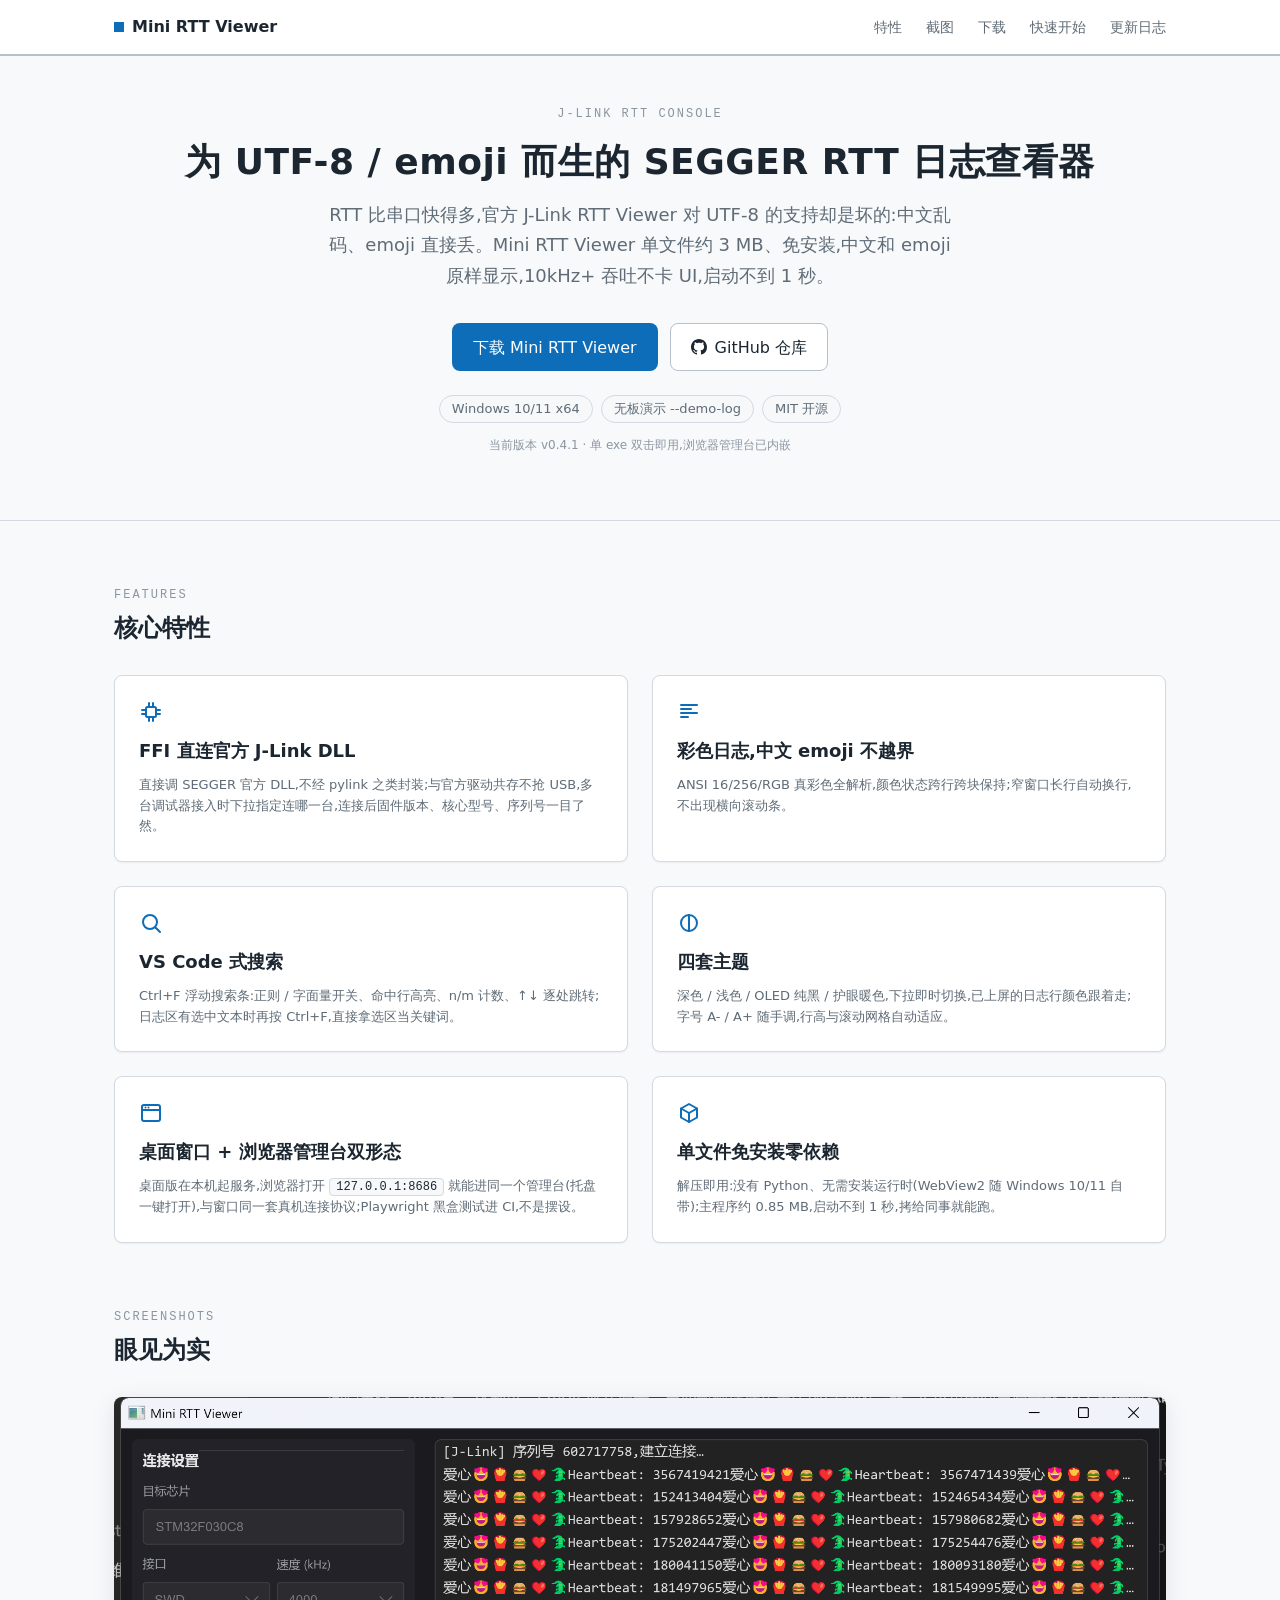
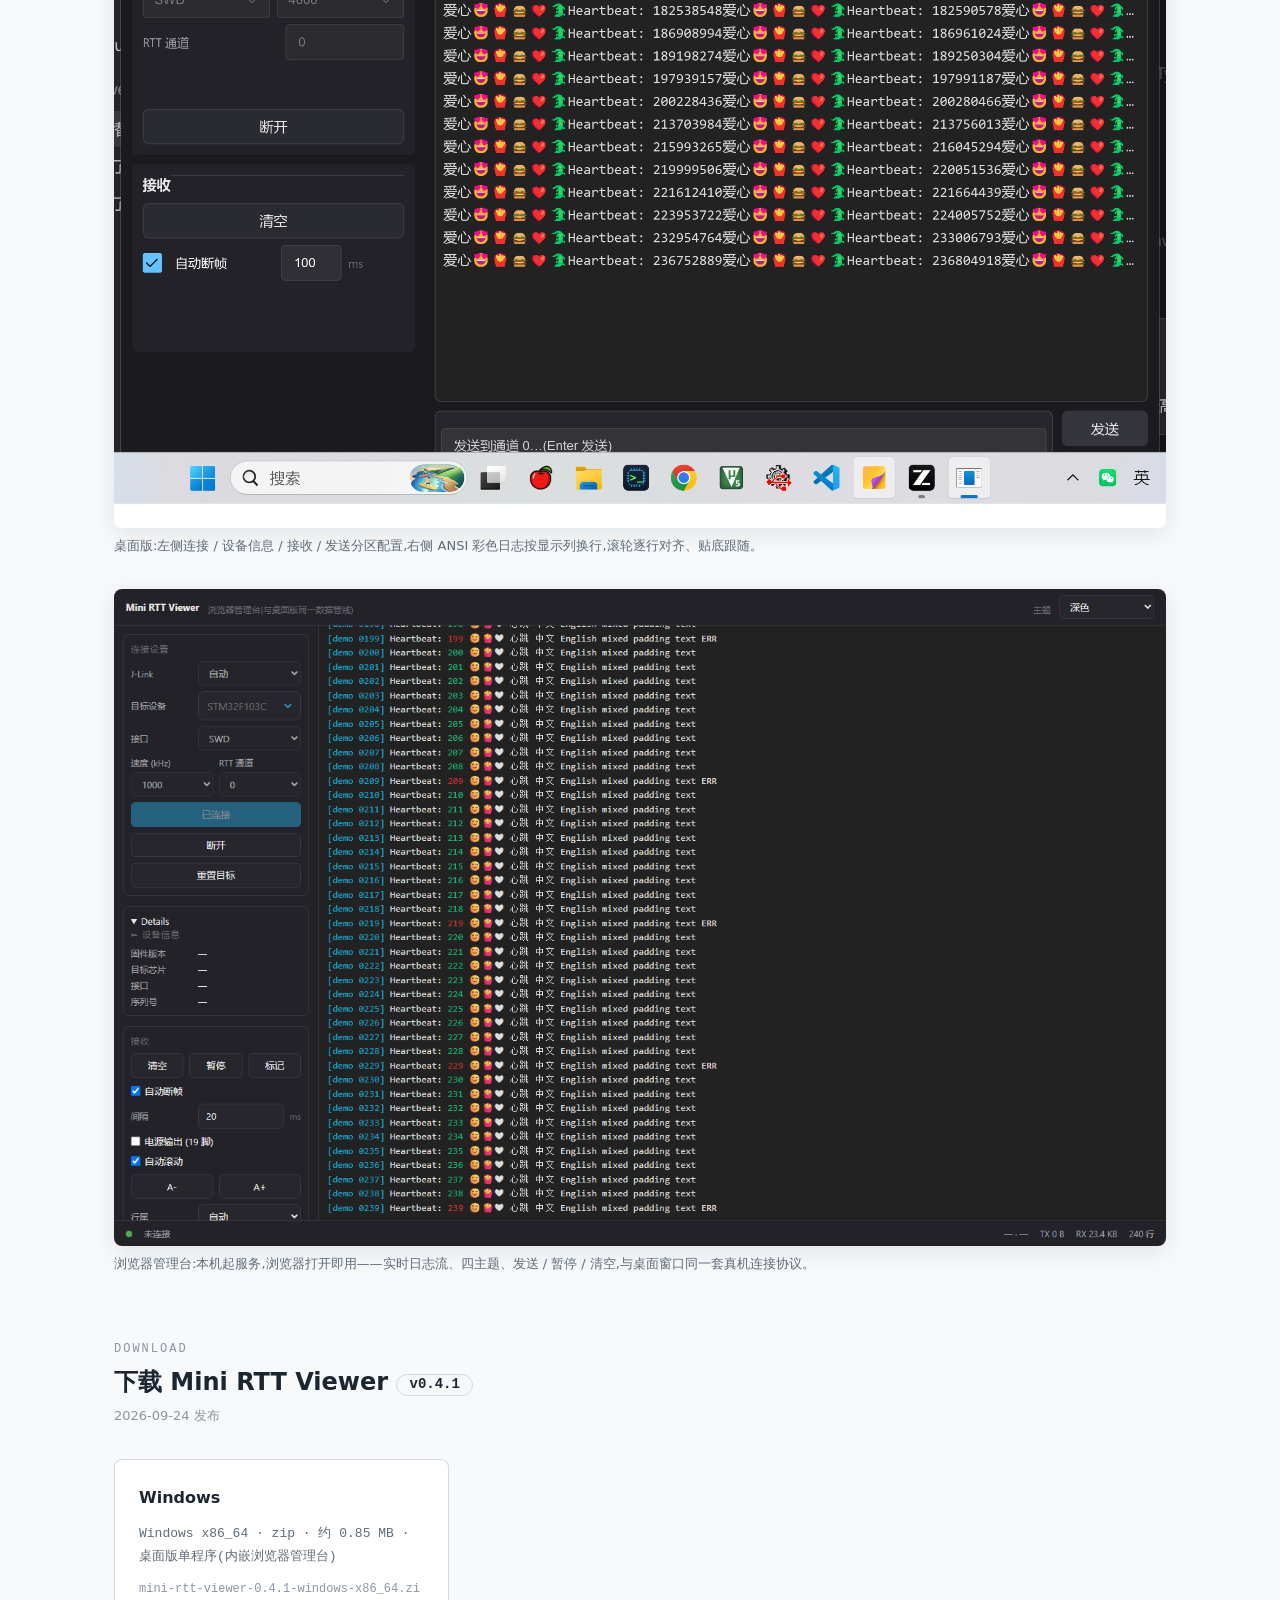
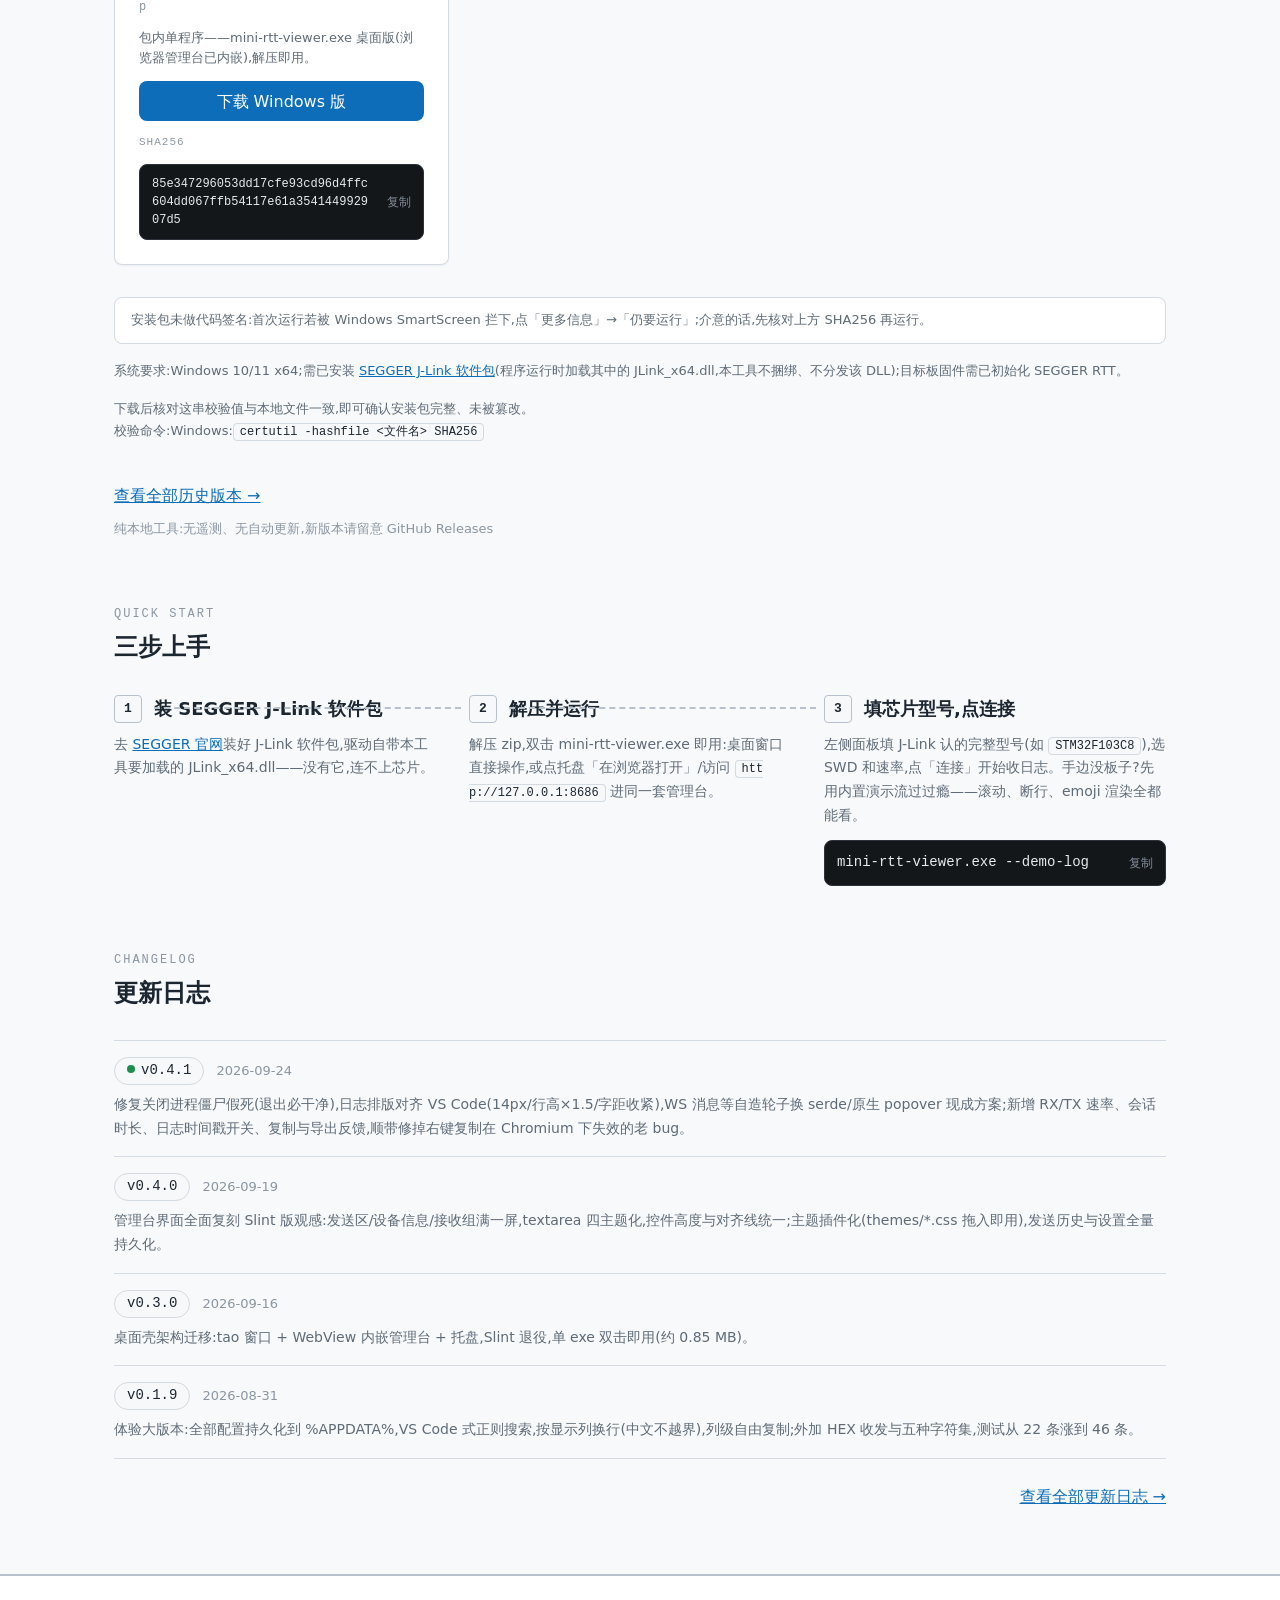
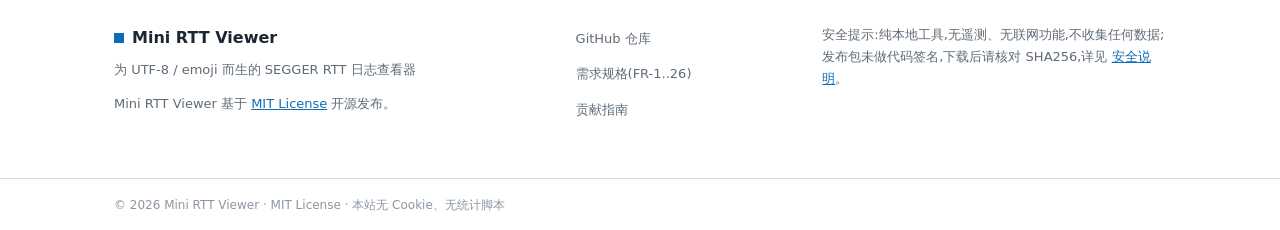
==== site/index.html @ f53285aa "fix: 语言审计 38 处修正 + UI P1 两处 + --port 0 守卫(三路审计落地) 语言/语义审计(lang-findings.md)直接修复 38 项——0.3.0 迁移后注释/ 文" ====
<!DOCTYPE html>
<html lang="zh-CN">
<head>
<meta charset="UTF-8">
<meta name="viewport" content="width=device-width, initial-scale=1">
<meta name="color-scheme" content="light">
<title>Mini RTT Viewer — 为 UTF-8 / emoji 而生的 SEGGER RTT 日志查看器 | 免费开源 · 免安装</title>
<meta name="description" content="Mini RTT Viewer 是免费开源(MIT)的轻量级 SEGGER RTT 日志查看器:中文 / emoji 原样显示,ANSI 彩色日志、VS Code 式正则搜索、四套主题,桌面版单程序(内嵌浏览器管理台)。单文件免安装、解压即用,10kHz+ 吞吐不卡 UI,启动不到 1 秒。">
<link rel="icon" type="image/png" sizes="32x32" href="./assets/favicon.png">
<link rel="icon" type="image/png" sizes="256x256" href="./assets/icon.png">
<meta property="og:type" content="website">
<meta property="og:title" content="Mini RTT Viewer — 为 UTF-8 / emoji 而生的 SEGGER RTT 日志查看器">
<meta property="og:description" content="官方 J-Link RTT Viewer 对 UTF-8 的支持是坏的:中文乱码、emoji 直接丢。Mini RTT Viewer 单文件免安装,中文和 emoji 原样显示,10kHz+ 吞吐不卡 UI,启动不到 1 秒。桌面版单程序(内嵌浏览器管理台),免费开源(MIT)。">
<meta property="og:url" content="https://misakamikoto128.github.io/mini-rtt-viewer/">
<!-- ═══════════════════════════════════════════════════════════════════
     RELEASE-DATA (单一数据块, 逐版发布只改此对象)
     版本 / 日期 / 平台包名·规格·SHA256·链接全部在此; 页面加载后由本对象渲染。
     正文里的同名静态文本仅为无 JS / 搜索引擎回退, 渲染以本对象为准。
     ═══════════════════════════════════════════════════════════════════ -->
<script>
const RELEASE = {
  version: "v0.4.1",
  date: "2026-09-24",
  repo: "https://github.com/MisakaMikoto128/mini-rtt-viewer",
  releases: "https://github.com/MisakaMikoto128/mini-rtt-viewer/releases",
  changelog: "https://github.com/MisakaMikoto128/mini-rtt-viewer/blob/main/CHANGELOG.md",
  platforms: {
    windows: {
      file: "mini-rtt-viewer-0.4.1-windows-x86_64.zip",
      spec: "Windows x86_64 · zip · 约 0.85 MB · 桌面版单程序(内嵌浏览器管理台)",
      sha256: "85e347296053dd17cfe93cd96d4ffc604dd067ffb54117e61a354144992907d5",
      url: "https://github.com/MisakaMikoto128/mini-rtt-viewer/releases/download/v0.4.1/mini-rtt-viewer-0.4.1-windows-x86_64.zip"
    }
  }
};
</script>
<style>
/* ═══ 设计令牌 (全部 --wh-*) ═══ */
:root{
  /* 色板 18 */
  --wh-bg:#f7f9fb;
  --wh-panel:#ffffff;
  --wh-panel-2:#f6f8fa;
  --wh-ink:#1c2630;
  --wh-muted:#5f6b76;
  --wh-faint:#8b96a1;
  --wh-accent:#0e6db8;
  --wh-accent-hover:#0b5c9c;
  --wh-accent-ink:#ffffff;
  --wh-border:#d3dae1;
  --wh-border-strong:#b7c1cb;
  --wh-code-bg:#f6f8fa;
  --wh-code-ink:#1c2630;
  --wh-term-bg:#14171a;
  --wh-term-ink:#e8eaed;
  --wh-term-border:#2c313a;
  --wh-term-faint:#828c99;
  --wh-term-accent:#5aa9dc;
  --wh-ok:#1e8e4e;
  /* 字体与字阶 8 */
  --wh-sans:"Segoe UI","Microsoft YaHei","PingFang SC",system-ui,sans-serif;
  --wh-mono:Consolas,"Cascadia Mono","SFMono-Regular",Menlo,monospace;
  --wh-fs-hero:28px;
  --wh-fs-h2:21px;
  --wh-fs-h3:17px;
  --wh-fs-body:15px;
  --wh-fs-small:12px;
  --wh-fs-mono:13px;
  /* 间距 / 布局 11 */
  --wh-sp-1:4px;
  --wh-sp-2:8px;
  --wh-sp-3:12px;
  --wh-sp-4:16px;
  --wh-sp-5:24px;
  --wh-sp-6:32px;
  --wh-sp-7:48px;
  --wh-sp-8:64px;
  --wh-sp-9:96px;
  --wh-container:1100px;
  --wh-nav-h:56px;
  /* 圆角 / 阴影 / 控件 10 */
  --wh-radius:8px;
  --wh-radius-sm:4px;
  --wh-pill:999px;
  --wh-shadow-1:0 1px 2px rgba(28,38,48,.06);
  --wh-shadow-2:0 6px 24px rgba(28,38,48,.10);
  --wh-shadow-3:0 10px 40px rgba(28,38,48,.16);
  --wh-btn-h:40px;
  --wh-btn-h-lg:48px;
  --wh-btn-px:20px;
}
@media (min-width:720px){
  :root{
    --wh-fs-hero:36px;
    --wh-fs-h2:24px;
    --wh-fs-h3:18px;
    --wh-fs-body:16px;
    --wh-fs-small:13px;
    --wh-fs-mono:14px;
  }
}
@media (min-width:1440px){
  :root{
    --wh-fs-hero:44px;
    --wh-fs-h2:28px;
  }
}

/* ═══ 基础 ═══ */
*{box-sizing:border-box;margin:0;padding:0}
html{scroll-behavior:smooth;scroll-padding-top:calc(var(--wh-nav-h) + 12px)}
@media (prefers-reduced-motion:reduce){html{scroll-behavior:auto}}
body{
  font-family:var(--wh-sans);
  font-size:var(--wh-fs-body);
  line-height:1.7;
  color:var(--wh-ink);
  background:var(--wh-bg);
}
img{max-width:100%}
a{color:var(--wh-accent)}
:focus-visible{outline:2px solid var(--wh-accent);outline-offset:1px}
.container{max-width:var(--wh-container);margin-inline:auto;padding-inline:16px}
@media (min-width:720px){.container{padding-inline:24px}}

/* ═══ 导航 (粘性) ═══ */
.nav{
  position:sticky;top:0;z-index:50;
  height:var(--wh-nav-h);
  background:var(--wh-panel);
  border-bottom:2px solid var(--wh-border-strong);
}
.nav-in{
  max-width:var(--wh-container);margin-inline:auto;padding-inline:16px;
  height:100%;display:flex;align-items:center;justify-content:space-between;gap:var(--wh-sp-4);
}
@media (min-width:720px){.nav-in{padding-inline:24px}}
.brand{display:flex;align-items:center;gap:var(--wh-sp-2);font-weight:700;font-size:16px;color:var(--wh-ink);text-decoration:none;white-space:nowrap}
.brand-mark{width:10px;height:10px;background:var(--wh-accent);flex:none}
.nav-links{display:flex;gap:var(--wh-sp-5);list-style:none;overflow-x:auto;white-space:nowrap;-webkit-overflow-scrolling:touch}
.nav-links a{font-size:14px;color:var(--wh-muted);text-decoration:none}
.nav-links a:hover{color:var(--wh-accent)}

/* ═══ 区块通用 ═══ */
.sec{padding-top:var(--wh-sp-7)}
@media (min-width:720px){.sec{padding-top:var(--wh-sp-8)}}
@media (min-width:1440px){.sec{padding-top:var(--wh-sp-9)}}
.eyebrow{font-family:var(--wh-mono);font-size:12px;letter-spacing:2px;text-transform:uppercase;color:var(--wh-faint)}
.sec-head h2{font-size:var(--wh-fs-h2);line-height:1.25;font-weight:700;margin-top:var(--wh-sp-2)}

/* ═══ Hero ═══ */
.hero{padding:var(--wh-sp-6) 0 var(--wh-sp-7);border-bottom:1px solid var(--wh-border);text-align:center}
@media (min-width:720px){.hero{padding:var(--wh-sp-7) 0 var(--wh-sp-8)}}
@media (min-width:1440px){.hero{padding:var(--wh-sp-8) 0 var(--wh-sp-9)}}
.hero h1{font-size:var(--wh-fs-hero);line-height:1.2;font-weight:700;letter-spacing:.5px;margin-top:var(--wh-sp-4)}
.hero-sub{max-width:640px;margin:var(--wh-sp-4) auto 0;color:var(--wh-muted);font-size:var(--wh-fs-h3);font-weight:400}
.hero-cta{display:flex;flex-direction:column;gap:var(--wh-sp-3);margin-top:var(--wh-sp-6)}
@media (min-width:720px){.hero-cta{flex-direction:row;justify-content:center;align-items:center}}
.btn{
  display:inline-flex;align-items:center;justify-content:center;gap:var(--wh-sp-2);
  height:var(--wh-btn-h);padding-inline:var(--wh-btn-px);
  border-radius:var(--wh-radius);border:1px solid transparent;
  font-family:var(--wh-sans);font-size:var(--wh-fs-body);text-decoration:none;cursor:pointer;
}
.btn-lg{height:var(--wh-btn-h-lg)}
.btn-primary{background:var(--wh-accent);color:var(--wh-accent-ink)}
.btn-primary:hover{background:var(--wh-accent-hover)}
.btn-secondary{background:var(--wh-panel);color:var(--wh-ink);border-color:var(--wh-border-strong)}
.btn-secondary:hover{border-color:var(--wh-accent);color:var(--wh-accent)}
.hero-cta .btn{width:100%}
@media (min-width:720px){.hero-cta .btn{width:auto}}
.pill-row{display:flex;flex-wrap:wrap;justify-content:center;gap:var(--wh-sp-2);margin-top:var(--wh-sp-5)}
.pill{
  display:inline-block;padding:2px 12px;
  background:var(--wh-panel-2);border:1px solid var(--wh-border);border-radius:var(--wh-pill);
  font-size:13px;color:var(--wh-muted);text-decoration:none;
}
.pill:hover{border-color:var(--wh-accent);color:var(--wh-accent)}
.hero-ver{margin-top:var(--wh-sp-3);font-size:12px;color:var(--wh-faint)}

/* ═══ 特性网格 ═══ */
.feat-grid{display:grid;grid-template-columns:1fr;gap:var(--wh-sp-5);margin-top:var(--wh-sp-6)}
@media (min-width:720px){.feat-grid{grid-template-columns:repeat(2,1fr)}}
@media (min-width:1440px){.feat-grid{grid-template-columns:repeat(3,1fr)}}
.feat-card{
  background:var(--wh-panel);border:1px solid var(--wh-border);border-radius:var(--wh-radius);
  box-shadow:var(--wh-shadow-1);padding:var(--wh-sp-5);
}
.feat-card:hover{border-color:var(--wh-border-strong)}
.feat-ico{display:block;color:var(--wh-accent);margin-bottom:var(--wh-sp-3)}
.feat-card h3{font-size:var(--wh-fs-h3);font-weight:600}
.feat-card p{margin-top:var(--wh-sp-2);font-size:var(--wh-fs-small);line-height:1.6;color:var(--wh-muted)}

/* ═══ 截图区 ═══
   注: 截图自带窗口底色, 保留圆角容器、柔和阴影与点击放大。 */
.shot-main{margin-top:var(--wh-sp-6)}
.shot-banner{margin-top:var(--wh-sp-5)}
.shot-grid{display:grid;grid-template-columns:1fr;gap:var(--wh-sp-5);margin-top:var(--wh-sp-5)}
@media (min-width:720px){.shot-grid{grid-template-columns:1fr 1fr}}
.shot{display:block;border-radius:var(--wh-radius);overflow:hidden;background:var(--wh-panel);box-shadow:var(--wh-shadow-2)}
.shot img{display:block;width:100%;height:auto}
figure{margin:0}
figcaption{margin-top:var(--wh-sp-2);font-size:var(--wh-fs-small);line-height:1.6;color:var(--wh-muted)}

/* ═══ 下载区 ═══ */
.dl-date{margin-top:var(--wh-sp-2);font-size:var(--wh-fs-small);color:var(--wh-faint)}
.ver-pill{
  display:inline-block;font-family:var(--wh-mono);font-size:var(--wh-fs-mono);
  background:var(--wh-panel-2);border:1px solid var(--wh-border);border-radius:var(--wh-pill);
  padding:1px 12px;vertical-align:2px;
}
.dl-grid{display:grid;grid-template-columns:1fr;gap:var(--wh-sp-5);margin-top:var(--wh-sp-6)}
@media (min-width:1024px){.dl-grid{grid-template-columns:repeat(3,1fr)}}
.dl-card{
  background:var(--wh-panel);border:1px solid var(--wh-border);border-radius:var(--wh-radius);
  box-shadow:var(--wh-shadow-1);padding:var(--wh-sp-5);
  display:flex;flex-direction:column;gap:var(--wh-sp-3);
}
.dl-card:hover{border-color:var(--wh-border-strong)}
.dl-card h3{font-size:var(--wh-fs-body);font-weight:600}
.dl-spec{font-family:var(--wh-mono);font-size:var(--wh-fs-small);color:var(--wh-muted)}
.dl-file{font-family:var(--wh-mono);font-size:12px;line-height:1.5;color:var(--wh-faint);word-break:break-all}
.dl-desc{font-size:var(--wh-fs-small);line-height:1.6;color:var(--wh-muted)}
.dl-btn{width:100%}
.sha-label{font-family:var(--wh-mono);font-size:11px;letter-spacing:1px;color:var(--wh-faint)}
.sha-bar{position:relative;background:var(--wh-term-bg);border:1px solid var(--wh-term-border);border-radius:var(--wh-radius)}
.sha-bar code{
  display:block;padding:10px 52px 10px 12px;
  font-family:var(--wh-mono);font-size:12px;line-height:1.5;color:var(--wh-term-ink);
  word-break:break-all; /* 深色命令条内的长 SHA 是唯一允许 break-all 的地方 */
}
.copy-btn{
  position:absolute;top:50%;transform:translateY(-50%);right:6px;
  background:transparent;border:none;border-radius:var(--wh-radius-sm);
  font-family:var(--wh-sans);font-size:12px;color:var(--wh-term-faint);
  padding:4px 6px;cursor:pointer;white-space:nowrap;
}
.copy-btn:hover{color:var(--wh-term-accent)}
.copy-btn.ok{color:var(--wh-ok)}
.copy-btn.err{color:#d07a5a}
.cmdbar{position:relative;background:var(--wh-term-bg);border:1px solid var(--wh-term-border);border-radius:var(--wh-radius)}
.cmdbar code{
  display:block;padding:10px 76px 10px 12px;
  font-family:var(--wh-mono);font-size:var(--wh-fs-mono);color:var(--wh-term-ink);
  white-space:nowrap;overflow-x:auto;
}
.cmdbar .copy-btn{right:6px}
.dl-notes{margin-top:var(--wh-sp-6);display:flex;flex-direction:column;gap:var(--wh-sp-4)}
.note{
  background:var(--wh-panel);border:1px solid var(--wh-border);border-radius:var(--wh-radius);
  padding:var(--wh-sp-3) var(--wh-sp-4);font-size:var(--wh-fs-small);line-height:1.6;color:var(--wh-muted);
}
.sysreq{font-size:var(--wh-fs-small);color:var(--wh-muted)}
.sha-note{font-size:var(--wh-fs-small);color:var(--wh-muted)}
.inline-code{
  font-family:var(--wh-mono);font-size:12px;color:var(--wh-code-ink);
  background:var(--wh-code-bg);border:1px solid var(--wh-border);border-radius:var(--wh-radius-sm);
  padding:1px 6px;word-break:break-all;
}
.dl-tail{margin-top:var(--wh-sp-5);display:flex;flex-direction:column;gap:var(--wh-sp-2)}
.dl-history{font-size:var(--wh-fs-body)}
.dl-mirror{font-size:var(--wh-fs-small);color:var(--wh-faint)}

/* ═══ 快速开始 ═══ */
.qs-steps{margin-top:var(--wh-sp-6)}
.qs-step{position:relative;padding-left:44px;padding-bottom:var(--wh-sp-5)}
.qs-step:last-child{padding-bottom:0}
.qs-step:not(:last-child)::before{ /* <720 纵向时间线虚线 */
  content:"";position:absolute;left:13px;top:34px;bottom:4px;
  border-left:2px dashed var(--wh-border-strong);
}
.qs-head{display:flex;align-items:center;gap:var(--wh-sp-3);margin-bottom:var(--wh-sp-2)}
.qs-num{
  width:28px;height:28px;flex:none;
  display:flex;align-items:center;justify-content:center;
  background:var(--wh-panel-2);border:1px solid var(--wh-border-strong);border-radius:var(--wh-radius-sm);
  font-family:var(--wh-mono);font-size:var(--wh-fs-small);font-weight:600;
}
.qs-head h3{font-size:var(--wh-fs-h3);font-weight:600}
.qs-desc{font-size:14px;color:var(--wh-muted)}
.qs-step .cmdbar{margin-top:var(--wh-sp-3)}
@media (min-width:720px){
  .qs-steps{display:grid;grid-template-columns:repeat(3,1fr);gap:var(--wh-sp-6)}
  .qs-step{padding-left:0;padding-bottom:0}
  .qs-step::before{display:none}
  .qs-step:not(:last-child)::after{ /* ≥720 横向虚线导线 */
    content:"";position:absolute;top:13px;left:40px;right:calc(8px - var(--wh-sp-6));
    border-top:2px dashed var(--wh-border-strong);
  }
}

/* ═══ 更新日志 ═══ */
.log-list{list-style:none;margin-top:var(--wh-sp-6);border-top:1px solid var(--wh-border)}
.log-item{padding-block:var(--wh-sp-4);border-bottom:1px solid var(--wh-border)}
.log-head{display:flex;align-items:center;gap:var(--wh-sp-3);flex-wrap:wrap}
.ver-chip{
  position:relative;display:inline-block;
  font-family:var(--wh-mono);font-size:var(--wh-fs-mono);
  background:var(--wh-panel-2);border:1px solid var(--wh-border);border-radius:var(--wh-pill);
  padding:1px 12px;
}
.ver-chip.latest::before{
  content:"";display:inline-block;width:8px;height:8px;border-radius:50%;
  background:var(--wh-ok);margin-right:6px;vertical-align:1px;
}
.log-date{font-size:var(--wh-fs-small);color:var(--wh-faint)}
.log-sum{margin-top:var(--wh-sp-2);font-size:14px;color:var(--wh-muted)}
.log-more{margin-top:var(--wh-sp-5);text-align:right}

/* ═══ 页脚 ═══ */
.footer{margin-top:var(--wh-sp-7);background:var(--wh-panel);border-top:2px solid var(--wh-border-strong)}
@media (min-width:720px){.footer{margin-top:var(--wh-sp-8)}}
@media (min-width:1440px){.footer{margin-top:var(--wh-sp-9)}}
.foot-grid{display:grid;grid-template-columns:1fr;gap:var(--wh-sp-6);padding-block:var(--wh-sp-7)}
@media (min-width:720px){.foot-grid{grid-template-columns:2fr 1fr 1.6fr}}
.foot-brand{display:flex;align-items:center;gap:var(--wh-sp-2);font-weight:700;font-size:16px}
.foot-tag{margin-top:var(--wh-sp-2);font-size:var(--wh-fs-small);color:var(--wh-muted)}
.foot-lic{margin-top:var(--wh-sp-3);font-size:var(--wh-fs-small);color:var(--wh-muted)}
.foot-links{list-style:none}
.foot-links li{margin-bottom:var(--wh-sp-2)}
.foot-links a{font-size:var(--wh-fs-small);color:var(--wh-muted);text-decoration:none}
.foot-links a:hover{color:var(--wh-accent)}
.foot-warn{font-size:var(--wh-fs-small);line-height:1.7;color:var(--wh-muted)}
.foot-bottom{border-top:1px solid var(--wh-border)}
.foot-bottom .container{padding-block:var(--wh-sp-4);font-size:12px;color:var(--wh-faint)}

/* ═══ 截图放大 (原生 dialog) ═══ */
dialog#lightbox{
  border:1px solid var(--wh-border);border-radius:var(--wh-radius);
  background:var(--wh-bg);padding:var(--wh-sp-3);
  max-width:none;max-height:none;
}
dialog#lightbox::backdrop{background:rgba(28,38,48,.4)}
#lightbox img{display:block;max-width:90vw;max-height:88vh;width:auto;height:auto;border-radius:var(--wh-radius-sm)}
#lightbox .lb-foot{display:flex;justify-content:flex-end;margin-top:var(--wh-sp-2)}
</style>
</head>
<body>

<!-- ═══════════ 导航 ═══════════ -->
<nav class="nav" aria-label="站点导航">
  <div class="nav-in">
    <a class="brand" href="#top"><span class="brand-mark" aria-hidden="true"></span>Mini RTT Viewer</a>
    <ul class="nav-links">
      <li><a href="#features">特性</a></li>
      <li><a href="#screenshots">截图</a></li>
      <li><a href="#download">下载</a></li>
      <li><a href="#quickstart">快速开始</a></li>
      <li><a href="#changelog">更新日志</a></li>
    </ul>
  </div>
</nav>

<!-- ═══════════ Hero ═══════════ -->
<header class="hero" id="top">
  <div class="container">
    <p class="eyebrow">J-LINK RTT CONSOLE</p>
    <h1>为 UTF-8 / emoji 而生的 SEGGER RTT 日志查看器</h1>
    <p class="hero-sub">RTT 比串口快得多,官方 J-Link RTT Viewer 对 UTF-8 的支持却是坏的:中文乱码、emoji 直接丢。Mini RTT Viewer 单文件约 3 MB、免安装,中文和 emoji 原样显示,10kHz+ 吞吐不卡 UI,启动不到 1 秒。</p>
    <div class="hero-cta">
      <a class="btn btn-primary btn-lg" href="#download">下载 Mini RTT Viewer</a>
      <a class="btn btn-secondary btn-lg" href="https://github.com/MisakaMikoto128/mini-rtt-viewer" target="_blank" rel="noopener">
        <svg width="16" height="16" viewBox="0 0 16 16" aria-hidden="true" focusable="false"><path fill="currentColor" fill-rule="evenodd" d="M8 0C3.58 0 0 3.58 0 8c0 3.54 2.29 6.53 5.47 7.59.4.07.55-.17.55-.38 0-.19-.01-.82-.01-1.49-2.01.37-2.53-.49-2.69-.94-.09-.23-.48-.94-.82-1.13-.28-.15-.68-.52-.01-.53.63-.01 1.08.58 1.23.82.72 1.21 1.87.87 2.33.66.07-.52.28-.87.51-1.07-1.78-.2-3.64-.89-3.64-3.95 0-.87.31-1.59.82-2.15-.08-.2-.36-1.02.08-2.12 0 0 .67-.21 2.2.82.64-.18 1.32-.27 2-.27s1.36.09 2 .27c1.53-1.04 2.2-.82 2.2-.82.44 1.1.16 1.92.08 2.12.51.56.82 1.27.82 2.15 0 3.07-1.87 3.75-3.65 3.95.29.25.54.73.54 1.48 0 1.07-.01 1.93-.01 2.2 0 .21.15.46.55.38A8.01 8.01 0 0 0 16 8c0-4.42-3.58-8-8-8z"/></svg>
        GitHub 仓库
      </a>
    </div>
    <p class="pill-row">
      <a class="pill" href="#dl-windows">Windows 10/11 x64</a>
      <a class="pill" href="#quickstart">无板演示 --demo-log</a>
      <a class="pill" href="https://github.com/MisakaMikoto128/mini-rtt-viewer/blob/main/LICENSE" target="_blank" rel="noopener">MIT 开源</a>
    </p>
    <p class="hero-ver">当前版本 <span data-rel="version">v0.4.1</span> · 单 exe 双击即用,浏览器管理台已内嵌</p>
  </div>
</header>

<main>
  <!-- ═══════════ 特性 ═══════════ -->
  <section class="sec" id="features">
    <div class="container">
      <div class="sec-head">
        <p class="eyebrow">FEATURES</p>
        <h2>核心特性</h2>
      </div>
      <div class="feat-grid">
        <article class="feat-card">
          <svg class="feat-ico" width="24" height="24" viewBox="0 0 24 24" fill="none" stroke="currentColor" stroke-width="2" stroke-linecap="round" stroke-linejoin="round" aria-hidden="true" focusable="false"><rect x="7" y="7" width="10" height="10" rx="1.5"/><path d="M10 3v4M14 3v4M10 17v4M14 17v4M3 10h4M3 14h4M17 10h4M17 14h4"/></svg>
          <h3>FFI 直连官方 J-Link DLL</h3>
          <p>直接调 SEGGER 官方 DLL,不经 pylink 之类封装;与官方驱动共存不抢 USB,多台调试器接入时下拉指定连哪一台,连接后固件版本、核心型号、序列号一目了然。</p>
        </article>
        <article class="feat-card">
          <svg class="feat-ico" width="24" height="24" viewBox="0 0 24 24" fill="none" stroke="currentColor" stroke-width="2" stroke-linecap="round" stroke-linejoin="round" aria-hidden="true" focusable="false"><path d="M4 5h16"/><path d="M4 9h10"/><path d="M4 13h16"/><path d="M4 17h7"/></svg>
          <h3>彩色日志,中文 emoji 不越界</h3>
          <p>ANSI 16/256/RGB 真彩色全解析,颜色状态跨行跨块保持;窄窗口长行自动换行,不出现横向滚动条。</p>
        </article>
        <article class="feat-card">
          <svg class="feat-ico" width="24" height="24" viewBox="0 0 24 24" fill="none" stroke="currentColor" stroke-width="2" stroke-linecap="round" stroke-linejoin="round" aria-hidden="true" focusable="false"><circle cx="11" cy="11" r="7"/><path d="M21 21l-4.3-4.3"/></svg>
          <h3>VS Code 式搜索</h3>
          <p>Ctrl+F 浮动搜索条:正则 / 字面量开关、命中行高亮、n/m 计数、↑↓ 逐处跳转;日志区有选中文本时再按 Ctrl+F,直接拿选区当关键词。</p>
        </article>
        <article class="feat-card">
          <svg class="feat-ico" width="24" height="24" viewBox="0 0 24 24" fill="none" stroke="currentColor" stroke-width="2" stroke-linecap="round" stroke-linejoin="round" aria-hidden="true" focusable="false"><circle cx="12" cy="12" r="8"/><path d="M12 4v16"/></svg>
          <h3>四套主题</h3>
          <p>深色 / 浅色 / OLED 纯黑 / 护眼暖色,下拉即时切换,已上屏的日志行颜色跟着走;字号 A- / A+ 随手调,行高与滚动网格自动适应。</p>
        </article>
        <article class="feat-card">
          <svg class="feat-ico" width="24" height="24" viewBox="0 0 24 24" fill="none" stroke="currentColor" stroke-width="2" stroke-linecap="round" stroke-linejoin="round" aria-hidden="true" focusable="false"><rect x="3" y="4" width="18" height="16" rx="2"/><path d="M3 9h18"/><path d="M6.5 6.5h.01"/><path d="M9.5 6.5h.01"/></svg>
          <h3>桌面窗口 + 浏览器管理台双形态</h3>
          <p>桌面版在本机起服务,浏览器打开 <code class="inline-code">127.0.0.1:8686</code> 就能进同一个管理台(托盘一键打开),与窗口同一套真机连接协议;Playwright 黑盒测试进 CI,不是摆设。</p>
        </article>
        <article class="feat-card">
          <svg class="feat-ico" width="24" height="24" viewBox="0 0 24 24" fill="none" stroke="currentColor" stroke-width="2" stroke-linecap="round" stroke-linejoin="round" aria-hidden="true" focusable="false"><path d="M12 3l8 4.5v9L12 21l-8-4.5v-9L12 3z"/><path d="M4 7.5l8 4.5 8-4.5"/><path d="M12 12v9"/></svg>
          <h3>单文件免安装零依赖</h3>
          <p>解压即用:没有 Python、无需安装运行时(WebView2 随 Windows 10/11 自带);主程序约 0.85 MB,启动不到 1 秒,拷给同事就能跑。</p>
        </article>
      </div>
    </div>
  </section>

  <!-- ═══════════ 截图 ═══════════ -->
  <section class="sec" id="screenshots">
    <div class="container">
      <div class="sec-head">
        <p class="eyebrow">SCREENSHOTS</p>
        <h2>眼见为实</h2>
      </div>
      <figure class="shot-main">
        <a class="shot" href="./images/desktop.png" target="_blank" rel="noopener">
          <img src="./images/desktop.png" alt="Mini RTT Viewer 桌面版" width="1946" height="1351" loading="lazy">
        </a>
        <figcaption>桌面版:左侧连接 / 设备信息 / 接收 / 发送分区配置,右侧 ANSI 彩色日志按显示列换行,滚轮逐行对齐、贴底跟随。</figcaption>
      </figure>
      <figure class="shot-main">
        <a class="shot" href="./images/web-console.png" target="_blank" rel="noopener">
          <img src="./images/web-console.png" alt="rtt-web 浏览器管理台" width="1440" height="900" loading="lazy">
        </a>
          <figcaption>浏览器管理台:本机起服务,浏览器打开即用——实时日志流、四主题、发送 / 暂停 / 清空,与桌面窗口同一套真机连接协议。</figcaption>
      </figure>
    </div>
  </section>

  <!-- ═══════════ 下载 ═══════════ -->
  <section class="sec" id="download">
    <div class="container">
      <div class="sec-head">
        <p class="eyebrow">DOWNLOAD</p>
        <h2>下载 Mini RTT Viewer <span class="ver-pill" data-rel="version">v0.4.1</span></h2>
        <p class="dl-date"><span data-rel="date">2026-09-24</span> 发布</p>
      </div>

      <div class="dl-grid">
        <article class="dl-card" id="dl-windows">
          <h3>Windows</h3>
          <p class="dl-spec" data-rel="spec-windows">Windows x86_64 · zip · 约 0.85 MB · 桌面版单程序(内嵌浏览器管理台)</p>
          <p class="dl-file" data-rel="file-windows">mini-rtt-viewer-0.4.1-windows-x86_64.zip</p>
          <p class="dl-desc">包内单程序——mini-rtt-viewer.exe 桌面版(浏览器管理台已内嵌),解压即用。</p>
          <a class="btn btn-primary dl-btn" data-rel="link-windows" href="https://github.com/MisakaMikoto128/mini-rtt-viewer/releases/download/v0.4.1/mini-rtt-viewer-0.4.1-windows-x86_64.zip">下载 Windows 版</a>
          <p class="sha-label">SHA256</p>
          <div class="sha-bar">
            <code data-rel="sha-windows">85e347296053dd17cfe93cd96d4ffc604dd067ffb54117e61a354144992907d5</code>
            <button type="button" class="copy-btn" aria-live="polite" aria-label="复制 SHA256 校验值">复制</button>
          </div>
        </article>
      </div>

      <noscript><p class="note" style="margin-top:var(--wh-sp-4)">检测到浏览器未启用 JavaScript:请直接前往 <a href="https://github.com/MisakaMikoto128/mini-rtt-viewer/releases" target="_blank" rel="noopener">GitHub Releases</a> 下载安装包。</p></noscript>
      <p class="note" id="dl-freshness" hidden style="margin-top:var(--wh-sp-4)"></p>

      <div class="dl-notes">
        <p class="note">安装包未做代码签名:首次运行若被 Windows SmartScreen 拦下,点「更多信息」→「仍要运行」;介意的话,先核对上方 SHA256 再运行。</p>
        <p class="sysreq">系统要求:Windows 10/11 x64;需已安装 <a href="https://www.segger.com/downloads/jlink/" target="_blank" rel="noopener">SEGGER J-Link 软件包</a>(程序运行时加载其中的 JLink_x64.dll,本工具不捆绑、不分发该 DLL);目标板固件需已初始化 SEGGER RTT。</p>
        <p class="sha-note">下载后核对这串校验值与本地文件一致,即可确认安装包完整、未被篡改。<br>
        校验命令:Windows:<code class="inline-code">certutil -hashfile &lt;文件名&gt; SHA256</code></p>
        <div class="dl-tail">
          <p class="dl-history"><a data-rel="releases" href="https://github.com/MisakaMikoto128/mini-rtt-viewer/releases" target="_blank" rel="noopener">查看全部历史版本 →</a></p>
          <p class="dl-mirror">纯本地工具:无遥测、无自动更新,新版本请留意 GitHub Releases</p>
        </div>
      </div>
    </div>
  </section>

  <!-- ═══════════ 快速开始 ═══════════ -->
  <section class="sec" id="quickstart">
    <div class="container">
      <div class="sec-head">
        <p class="eyebrow">QUICK START</p>
        <h2>三步上手</h2>
      </div>
      <div class="qs-steps">
        <div class="qs-step">
          <div class="qs-head"><span class="qs-num" aria-hidden="true">1</span><h3>装 SEGGER J-Link 软件包</h3></div>
          <p class="qs-desc">去 <a href="https://www.segger.com/downloads/jlink/" target="_blank" rel="noopener">SEGGER 官网</a>装好 J-Link 软件包,驱动自带本工具要加载的 JLink_x64.dll——没有它,连不上芯片。</p>
        </div>
        <div class="qs-step">
          <div class="qs-head"><span class="qs-num" aria-hidden="true">2</span><h3>解压并运行</h3></div>
          <p class="qs-desc">解压 zip,双击 mini-rtt-viewer.exe 即用:桌面窗口直接操作,或点托盘「在浏览器打开」/访问 <code class="inline-code">http://127.0.0.1:8686</code> 进同一套管理台。</p>
        </div>
        <div class="qs-step">
          <div class="qs-head"><span class="qs-num" aria-hidden="true">3</span><h3>填芯片型号,点连接</h3></div>
          <p class="qs-desc">左侧面板填 J-Link 认的完整型号(如 <code class="inline-code">STM32F103C8</code>),选 SWD 和速率,点「连接」开始收日志。手边没板子?先用内置演示流过过瘾——滚动、断行、emoji 渲染全都能看。</p>
          <div class="cmdbar">
            <code>mini-rtt-viewer.exe --demo-log</code>
            <button type="button" class="copy-btn" aria-live="polite" aria-label="复制演示命令">复制</button>
          </div>
        </div>
      </div>
    </div>
  </section>

  <!-- ═══════════ 更新日志 ═══════════ -->
  <section class="sec" id="changelog">
    <div class="container">
      <div class="sec-head">
        <p class="eyebrow">CHANGELOG</p>
        <h2>更新日志</h2>
      </div>
      <ol class="log-list">
        <li class="log-item">
          <div class="log-head"><span class="ver-chip latest" data-rel="version">v0.4.1</span><span class="log-date" data-rel="date">2026-09-24</span></div>
          <p class="log-sum">修复关闭进程僵尸假死(退出必干净),日志排版对齐 VS Code(14px/行高×1.5/字距收紧),WS 消息等自造轮子换 serde/原生 popover 现成方案;新增 RX/TX 速率、会话时长、日志时间戳开关、复制与导出反馈,顺带修掉右键复制在 Chromium 下失效的老 bug。</p>
        </li>
        <li class="log-item">
          <div class="log-head"><span class="ver-chip">v0.4.0</span><span class="log-date">2026-09-19</span></div>
          <p class="log-sum">管理台界面全面复刻 Slint 版观感:发送区/设备信息/接收组满一屏,textarea 四主题化,控件高度与对齐线统一;主题插件化(themes/*.css 拖入即用),发送历史与设置全量持久化。</p>
        </li>
        <li class="log-item">
          <div class="log-head"><span class="ver-chip">v0.3.0</span><span class="log-date">2026-09-16</span></div>
          <p class="log-sum">桌面壳架构迁移:tao 窗口 + WebView 内嵌管理台 + 托盘,Slint 退役,单 exe 双击即用(约 0.85 MB)。</p>
        </li>
        <li class="log-item">
          <div class="log-head"><span class="ver-chip">v0.1.9</span><span class="log-date">2026-08-31</span></div>
          <p class="log-sum">体验大版本:全部配置持久化到 %APPDATA%,VS Code 式正则搜索,按显示列换行(中文不越界),列级自由复制;外加 HEX 收发与五种字符集,测试从 22 条涨到 46 条。</p>
        </li>
      </ol>
      <p class="log-more"><a data-rel="changelog" href="https://github.com/MisakaMikoto128/mini-rtt-viewer/blob/main/CHANGELOG.md" target="_blank" rel="noopener">查看全部更新日志 →</a></p>
    </div>
  </section>
</main>

<!-- ═══════════ 页脚 ═══════════ -->
<footer class="footer">
  <div class="container">
    <div class="foot-grid">
      <div>
        <p class="foot-brand"><span class="brand-mark" aria-hidden="true"></span>Mini RTT Viewer</p>
        <p class="foot-tag">为 UTF-8 / emoji 而生的 SEGGER RTT 日志查看器</p>
        <p class="foot-lic">Mini RTT Viewer 基于 <a href="https://github.com/MisakaMikoto128/mini-rtt-viewer/blob/main/LICENSE" target="_blank" rel="noopener">MIT License</a> 开源发布。</p>
      </div>
      <div>
        <ul class="foot-links">
          <li><a href="https://github.com/MisakaMikoto128/mini-rtt-viewer" target="_blank" rel="noopener">GitHub 仓库</a></li>
          <li><a href="https://github.com/MisakaMikoto128/mini-rtt-viewer/blob/main/docs/product/spec.md" target="_blank" rel="noopener">需求规格(FR-1..26)</a></li>
          <li><a href="https://github.com/MisakaMikoto128/mini-rtt-viewer/blob/main/CONTRIBUTING.md" target="_blank" rel="noopener">贡献指南</a></li>
        </ul>
      </div>
      <div>
        <p class="foot-warn">安全提示:纯本地工具,无遥测、无联网功能,不收集任何数据;发布包未做代码签名,下载后请核对 SHA256,详见 <a href="https://github.com/MisakaMikoto128/mini-rtt-viewer/blob/main/SECURITY.md" target="_blank" rel="noopener">安全说明</a>。</p>
      </div>
    </div>
  </div>
  <div class="foot-bottom">
    <div class="container">© 2026 Mini RTT Viewer · MIT License · 本站无 Cookie、无统计脚本</div>
  </div>
</footer>

<!-- ═══════════ 截图放大层 ═══════════ -->
<dialog id="lightbox" aria-label="截图放大查看">
  <img id="lightbox-img" alt="">
  <div class="lb-foot"><button type="button" class="btn btn-secondary" id="lightbox-close">关闭</button></div>
</dialog>

<script>
(function(){
  "use strict";
  var $$ = function(s){ return Array.prototype.slice.call(document.querySelectorAll(s)); };
  var $ = function(s){ return document.querySelector(s); };

  /* ── RELEASE 数据块渲染 (逐版只改顶部 const RELEASE) ── */
  if (typeof RELEASE === "object" && RELEASE) {
    $$('[data-rel="version"]').forEach(function(el){ el.textContent = RELEASE.version; });
    $$('[data-rel="date"]').forEach(function(el){ el.textContent = RELEASE.date; });
    var set = function(sel, val){ var el = $(sel); if (el && val != null) el.textContent = val; };
    var setHref = function(sel, val){ var el = $(sel); if (el && val) el.setAttribute("href", val); };
    ["windows","linux","macos"].forEach(function(k){
      var p = RELEASE.platforms && RELEASE.platforms[k];
      if (!p) return;
      set('[data-rel="spec-' + k + '"]', p.spec);
      set('[data-rel="file-' + k + '"]', p.file);
      set('[data-rel="sha-' + k + '"]', p.sha256);
      setHref('[data-rel="link-' + k + '"]', p.url);
    });
    setHref('[data-rel="releases"]', RELEASE.releases);
    setHref('[data-rel="changelog"]', RELEASE.changelog);
  }

  /* ── 版本新鲜度自检 (页面数据落后时提示, 不静默改链 —— SHA 只背书已核对的版本) ── */
  fetch("https://api.github.com/repos/MisakaMikoto128/mini-rtt-viewer/releases/latest")
    .then(function(r){ return r.ok ? r.json() : null; })
    .then(function(latest){
      if (!latest || !latest.tag_name || latest.tag_name === RELEASE.version) return;
      var box = document.getElementById("dl-freshness");
      if (!box) return;
      box.textContent = "";
      var t = document.createTextNode("检测到新版本 ");
      var b = document.createElement("strong"); b.textContent = latest.tag_name;
      var t2 = document.createTextNode(" 已发布（本页数据 " + RELEASE.version + "）：");
      var a = document.createElement("a");
      a.href = latest.html_url; a.target = "_blank"; a.rel = "noopener";
      a.textContent = "前往 GitHub Releases 下载最新版 →";
      box.appendChild(t); box.appendChild(b); box.appendChild(t2); box.appendChild(a);
      box.hidden = false;
    })
    .catch(function(){});

  /* ── 复制按钮 (navigator.clipboard, 非 HTTPS 回退 execCommand) ── */
  function legacyCopy(text){
    var ta = document.createElement("textarea");
    ta.value = text;
    ta.setAttribute("readonly", "");
    ta.style.position = "fixed";
    ta.style.opacity = "0";
    document.body.appendChild(ta);
    ta.select();
    var ok = false;
    try { ok = document.execCommand("copy"); } catch (e) { ok = false; }
    document.body.removeChild(ta);
    return ok;
  }
  function copyText(text){
    if (navigator.clipboard && window.isSecureContext) {
      return navigator.clipboard.writeText(text).then(function(){ return true; }, function(){ return legacyCopy(text); });
    }
    return Promise.resolve(legacyCopy(text));
  }
  $$(".copy-btn").forEach(function(btn){
    var host = btn.closest(".sha-bar") || btn.closest(".cmdbar");
    var code = host ? host.querySelector("code") : null;
    if (!code) return;
    var timer = null;
    btn.addEventListener("click", function(){
      copyText(code.textContent).then(function(ok){
        btn.classList.remove("ok", "err");
        btn.classList.add(ok ? "ok" : "err");
        btn.textContent = ok ? "已复制" : "复制失败";
        if (timer) clearTimeout(timer);
        timer = setTimeout(function(){
          btn.classList.remove("ok", "err");
          btn.textContent = "复制";
        }, 1500);
      });
    });
  });

  /* ── 截图点击放大 (原生 <dialog>, 无 JS 退化为新标签原图) ── */
  var lb = $("#lightbox"), lbImg = $("#lightbox-img");
  if (lb && lbImg && typeof lb.showModal === "function") {
    $$("a.shot").forEach(function(a){
      a.addEventListener("click", function(e){
        e.preventDefault();
        var img = a.querySelector("img");
        lbImg.src = a.getAttribute("href");
        lbImg.alt = img ? img.alt : "";
        lb.showModal();
      });
    });
    $("#lightbox-close").addEventListener("click", function(){ lb.close(); });
    lb.addEventListener("click", function(e){ if (e.target === lb) lb.close(); }); /* 点背板关闭 */
  }
})();
</script>
</body>
</html>
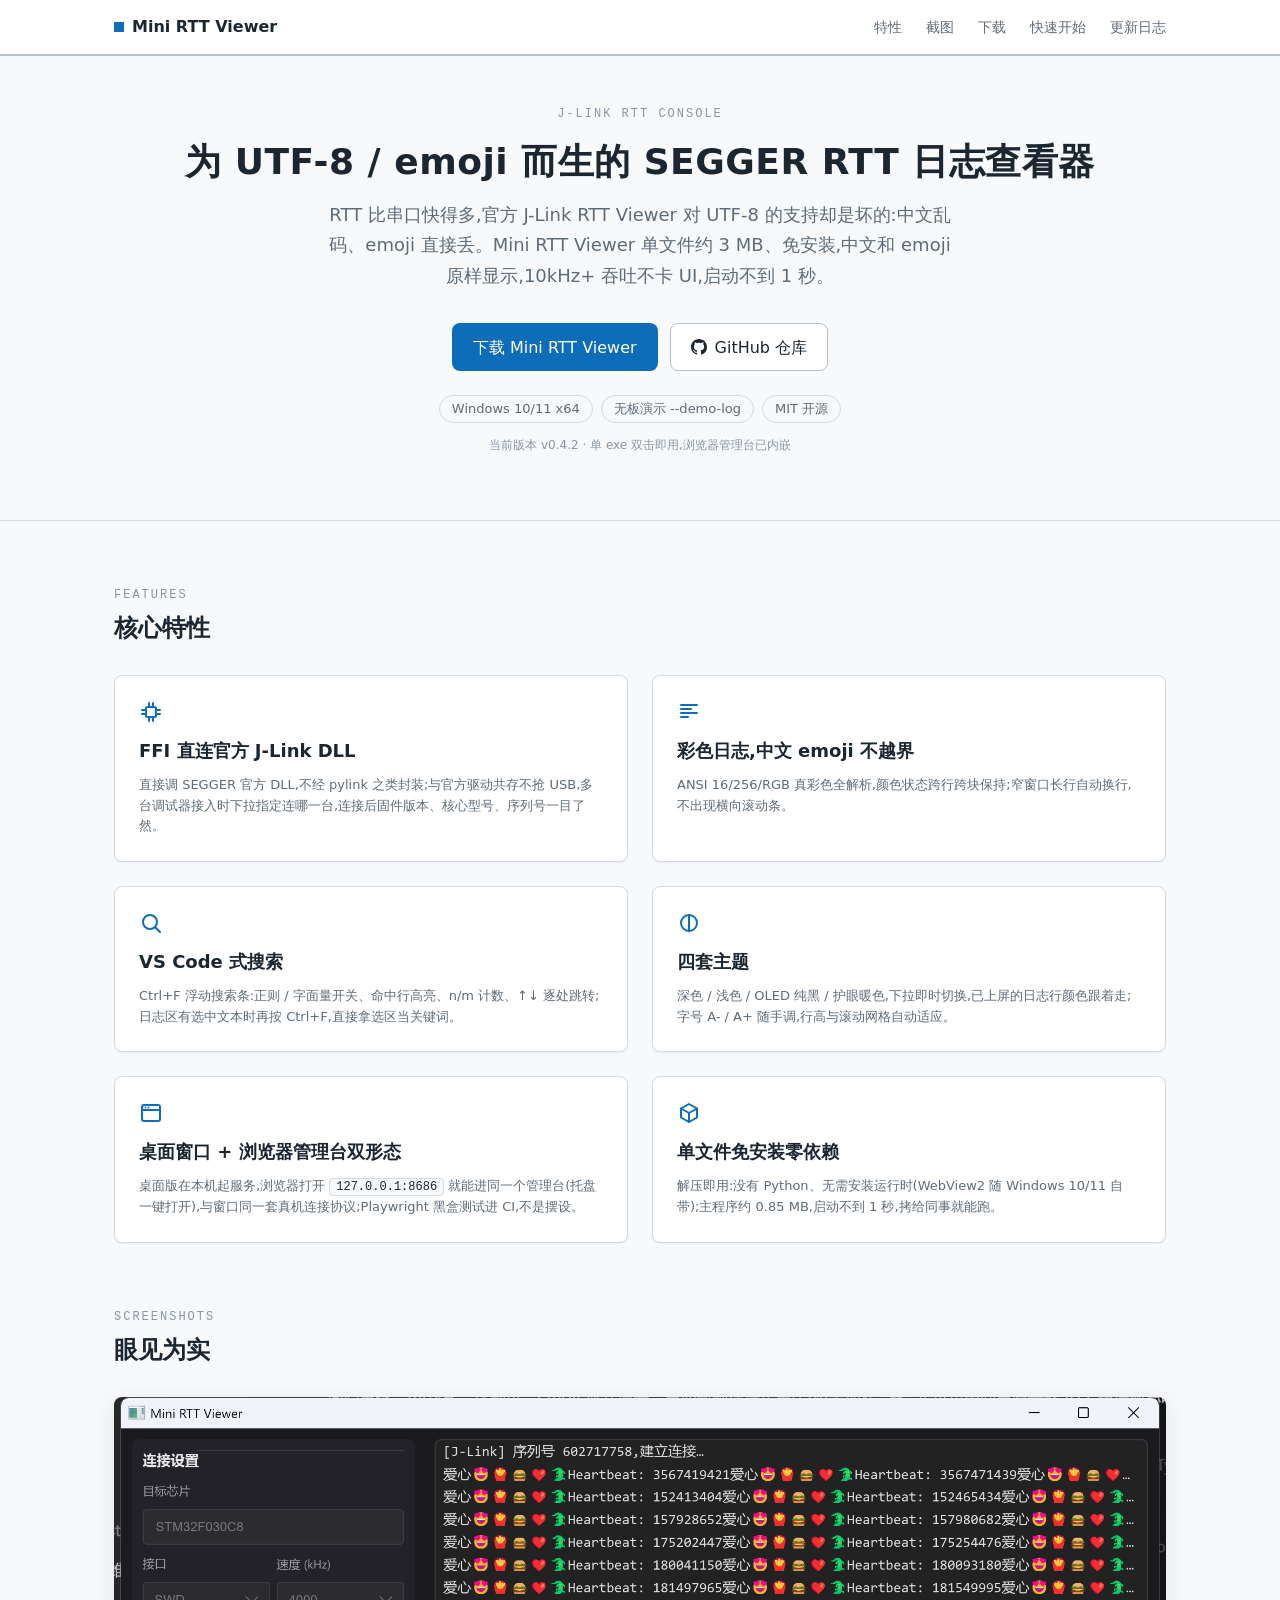
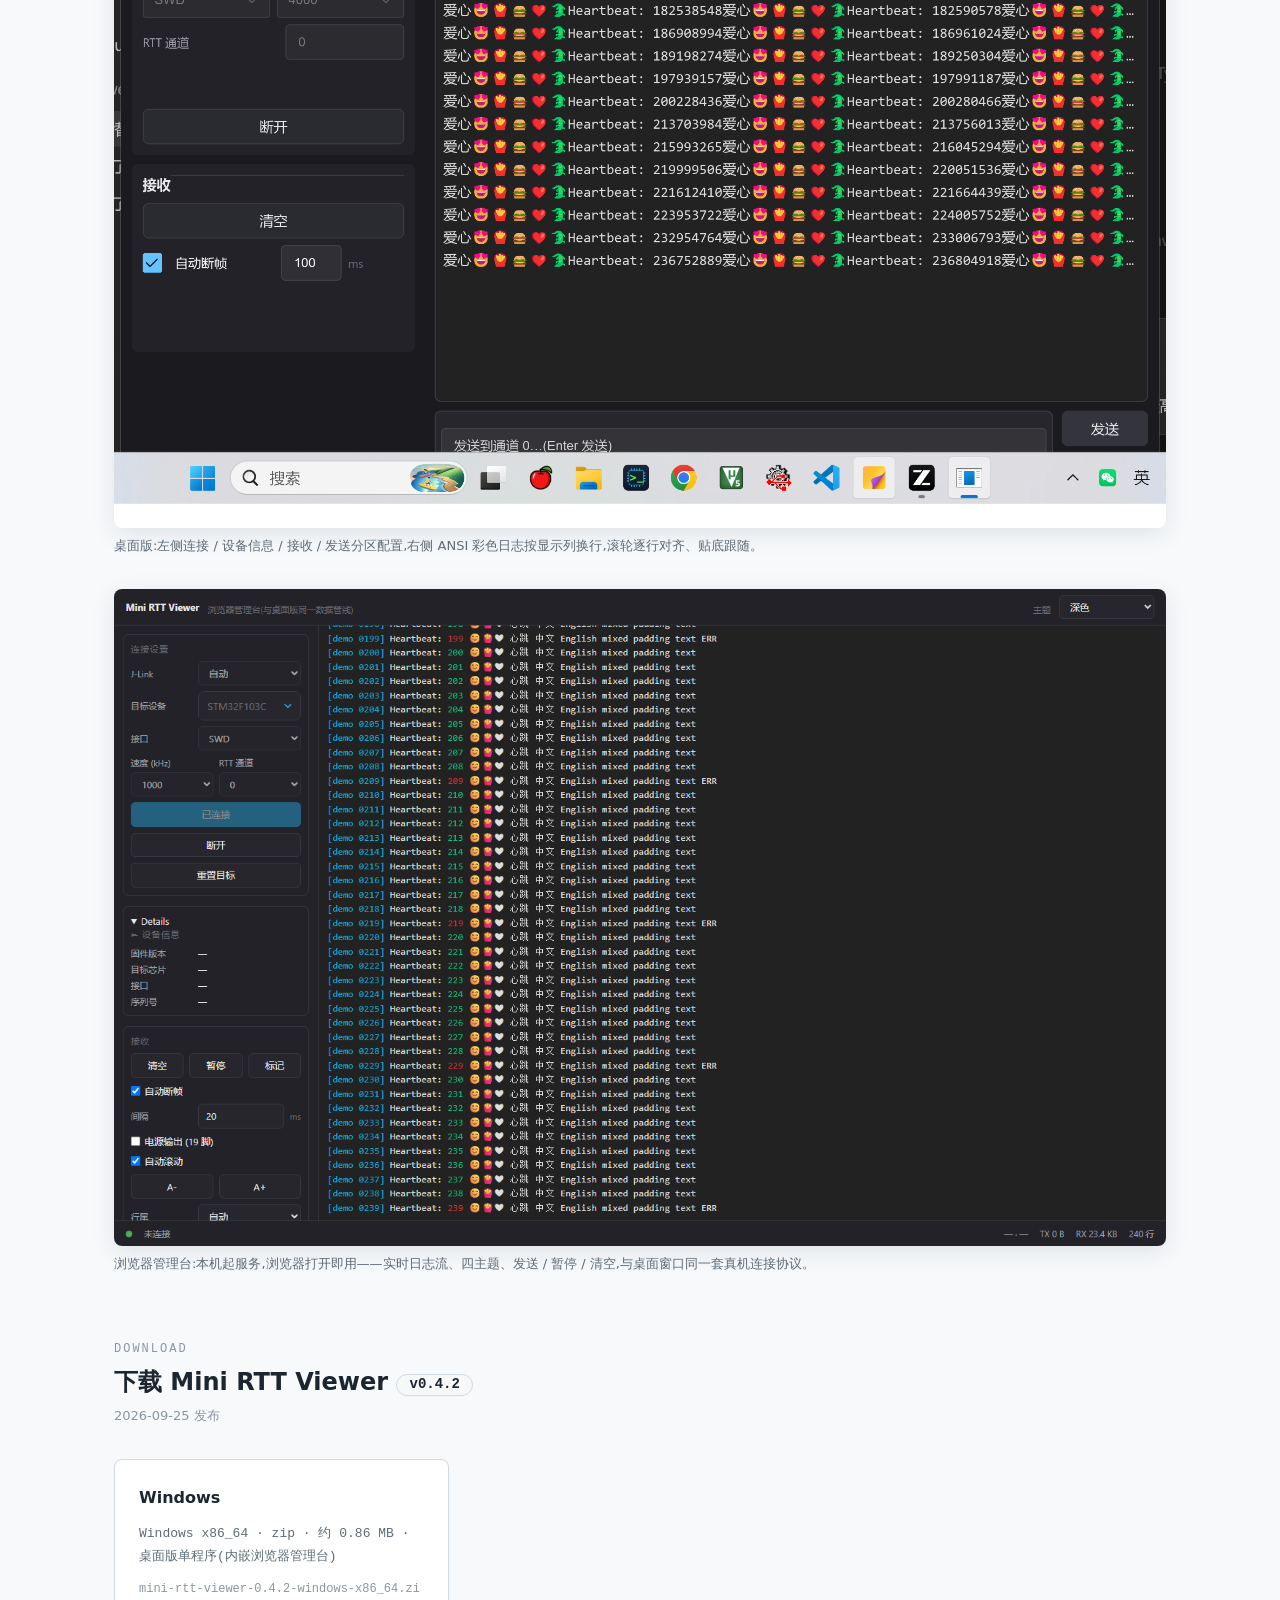
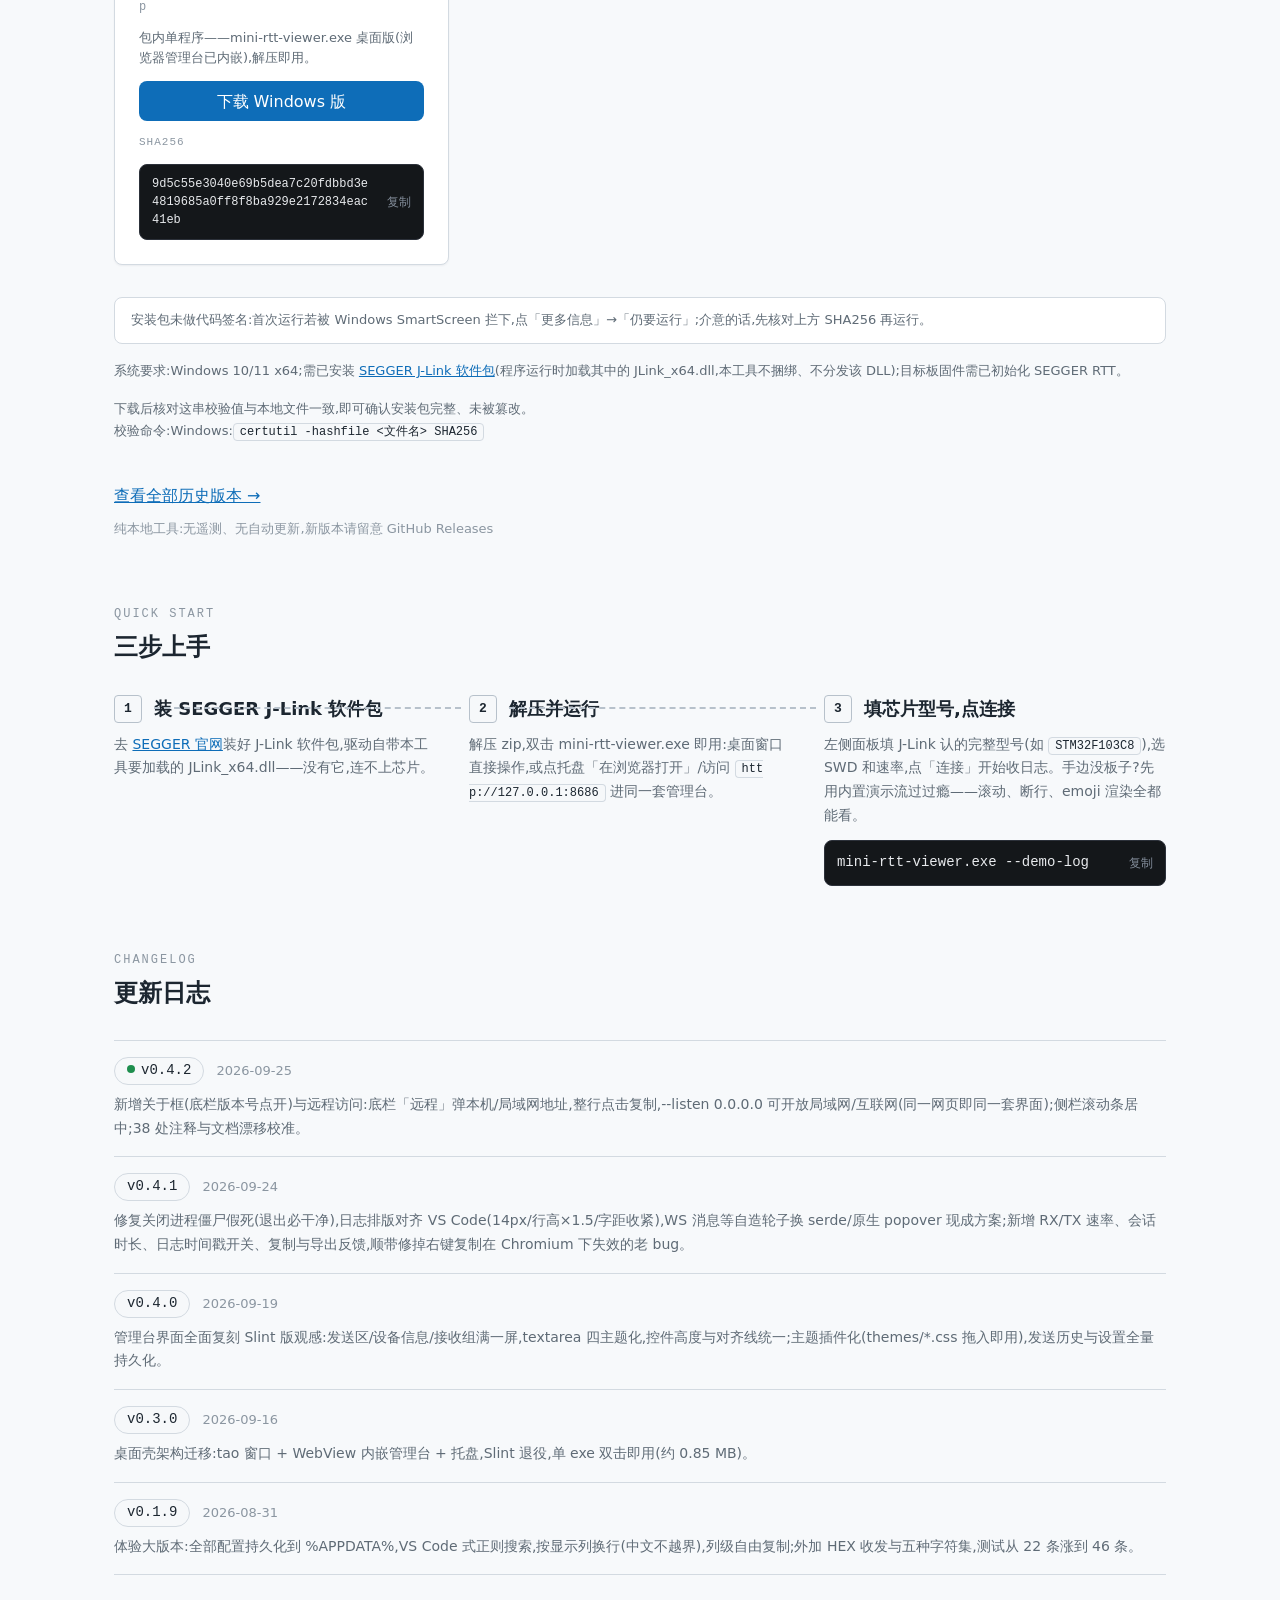
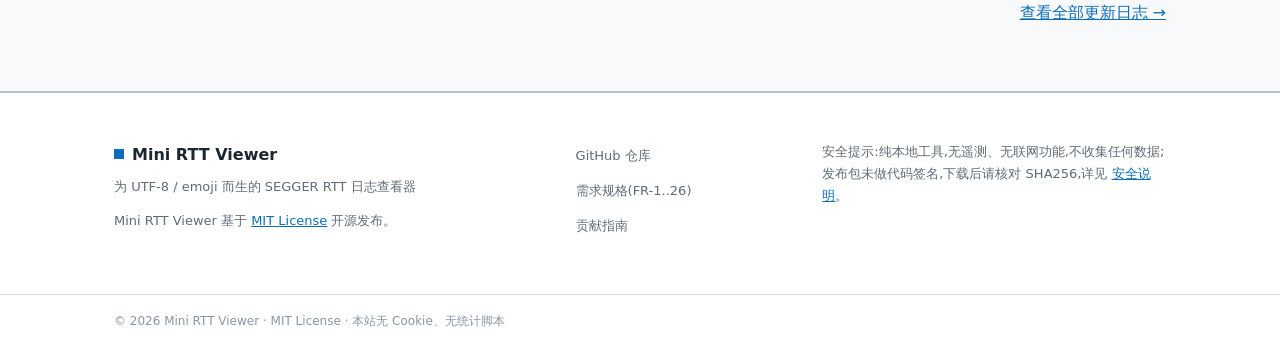
==== commit ecc5294d: "chore(site): RELEASE 数据块 v0.4.2(881751B,SHA256 与 CI 产物一致)" ====
--- a/site/index.html
+++ b/site/index.html
@@ -19,17 +19,17 @@
      ═══════════════════════════════════════════════════════════════════ -->
 <script>
 const RELEASE = {
-  version: "v0.4.1",
-  date: "2026-09-24",
+  version: "v0.4.2",
+  date: "2026-09-25",
   repo: "https://github.com/MisakaMikoto128/mini-rtt-viewer",
   releases: "https://github.com/MisakaMikoto128/mini-rtt-viewer/releases",
   changelog: "https://github.com/MisakaMikoto128/mini-rtt-viewer/blob/main/CHANGELOG.md",
   platforms: {
     windows: {
-      file: "mini-rtt-viewer-0.4.1-windows-x86_64.zip",
-      spec: "Windows x86_64 · zip · 约 0.85 MB · 桌面版单程序(内嵌浏览器管理台)",
-      sha256: "85e347296053dd17cfe93cd96d4ffc604dd067ffb54117e61a354144992907d5",
-      url: "https://github.com/MisakaMikoto128/mini-rtt-viewer/releases/download/v0.4.1/mini-rtt-viewer-0.4.1-windows-x86_64.zip"
+      file: "mini-rtt-viewer-0.4.2-windows-x86_64.zip",
+      spec: "Windows x86_64 · zip · 约 0.86 MB · 桌面版单程序(内嵌浏览器管理台)",
+      sha256: "9d5c55e3040e69b5dea7c20fdbbd3e4819685a0ff8f8ba929e2172834eac41eb",
+      url: "https://github.com/MisakaMikoto128/mini-rtt-viewer/releases/download/v0.4.2/mini-rtt-viewer-0.4.2-windows-x86_64.zip"
     }
   }
 };
@@ -369,7 +369,7 @@
       <a class="pill" href="#quickstart">无板演示 --demo-log</a>
       <a class="pill" href="https://github.com/MisakaMikoto128/mini-rtt-viewer/blob/main/LICENSE" target="_blank" rel="noopener">MIT 开源</a>
     </p>
-    <p class="hero-ver">当前版本 <span data-rel="version">v0.4.1</span> · 单 exe 双击即用,浏览器管理台已内嵌</p>
+    <p class="hero-ver">当前版本 <span data-rel="version">v0.4.2</span> · 单 exe 双击即用,浏览器管理台已内嵌</p>
   </div>
 </header>
 
@@ -443,7 +443,7 @@
     <div class="container">
       <div class="sec-head">
         <p class="eyebrow">DOWNLOAD</p>
-        <h2>下载 Mini RTT Viewer <span class="ver-pill" data-rel="version">v0.4.1</span></h2>
+        <h2>下载 Mini RTT Viewer <span class="ver-pill" data-rel="version">v0.4.2</span></h2>
         <p class="dl-date"><span data-rel="date">2026-09-24</span> 发布</p>
       </div>
 
@@ -453,7 +453,7 @@
           <p class="dl-spec" data-rel="spec-windows">Windows x86_64 · zip · 约 0.85 MB · 桌面版单程序(内嵌浏览器管理台)</p>
           <p class="dl-file" data-rel="file-windows">mini-rtt-viewer-0.4.1-windows-x86_64.zip</p>
           <p class="dl-desc">包内单程序——mini-rtt-viewer.exe 桌面版(浏览器管理台已内嵌),解压即用。</p>
-          <a class="btn btn-primary dl-btn" data-rel="link-windows" href="https://github.com/MisakaMikoto128/mini-rtt-viewer/releases/download/v0.4.1/mini-rtt-viewer-0.4.1-windows-x86_64.zip">下载 Windows 版</a>
+          <a class="btn btn-primary dl-btn" data-rel="link-windows" href="https://github.com/MisakaMikoto128/mini-rtt-viewer/releases/download/v0.4.2/mini-rtt-viewer-0.4.2-windows-x86_64.zip">下载 Windows 版</a>
           <p class="sha-label">SHA256</p>
           <div class="sha-bar">
             <code data-rel="sha-windows">85e347296053dd17cfe93cd96d4ffc604dd067ffb54117e61a354144992907d5</code>
@@ -515,7 +515,11 @@
       </div>
       <ol class="log-list">
         <li class="log-item">
-          <div class="log-head"><span class="ver-chip latest" data-rel="version">v0.4.1</span><span class="log-date" data-rel="date">2026-09-24</span></div>
+          <div class="log-head"><span class="ver-chip latest" data-rel="version">v0.4.2</span><span class="log-date" data-rel="date">2026-09-25</span></div>
+          <p class="log-sum">新增关于框(底栏版本号点开)与远程访问:底栏「远程」弹本机/局域网地址,整行点击复制,--listen 0.0.0.0 可开放局域网/互联网(同一网页即同一套界面);侧栏滚动条居中;38 处注释与文档漂移校准。</p>
+        </li>
+        <li class="log-item">
+          <div class="log-head"><span class="ver-chip">v0.4.1</span><span class="log-date">2026-09-24</span></div>
           <p class="log-sum">修复关闭进程僵尸假死(退出必干净),日志排版对齐 VS Code(14px/行高×1.5/字距收紧),WS 消息等自造轮子换 serde/原生 popover 现成方案;新增 RX/TX 速率、会话时长、日志时间戳开关、复制与导出反馈,顺带修掉右键复制在 Chromium 下失效的老 bug。</p>
         </li>
         <li class="log-item">
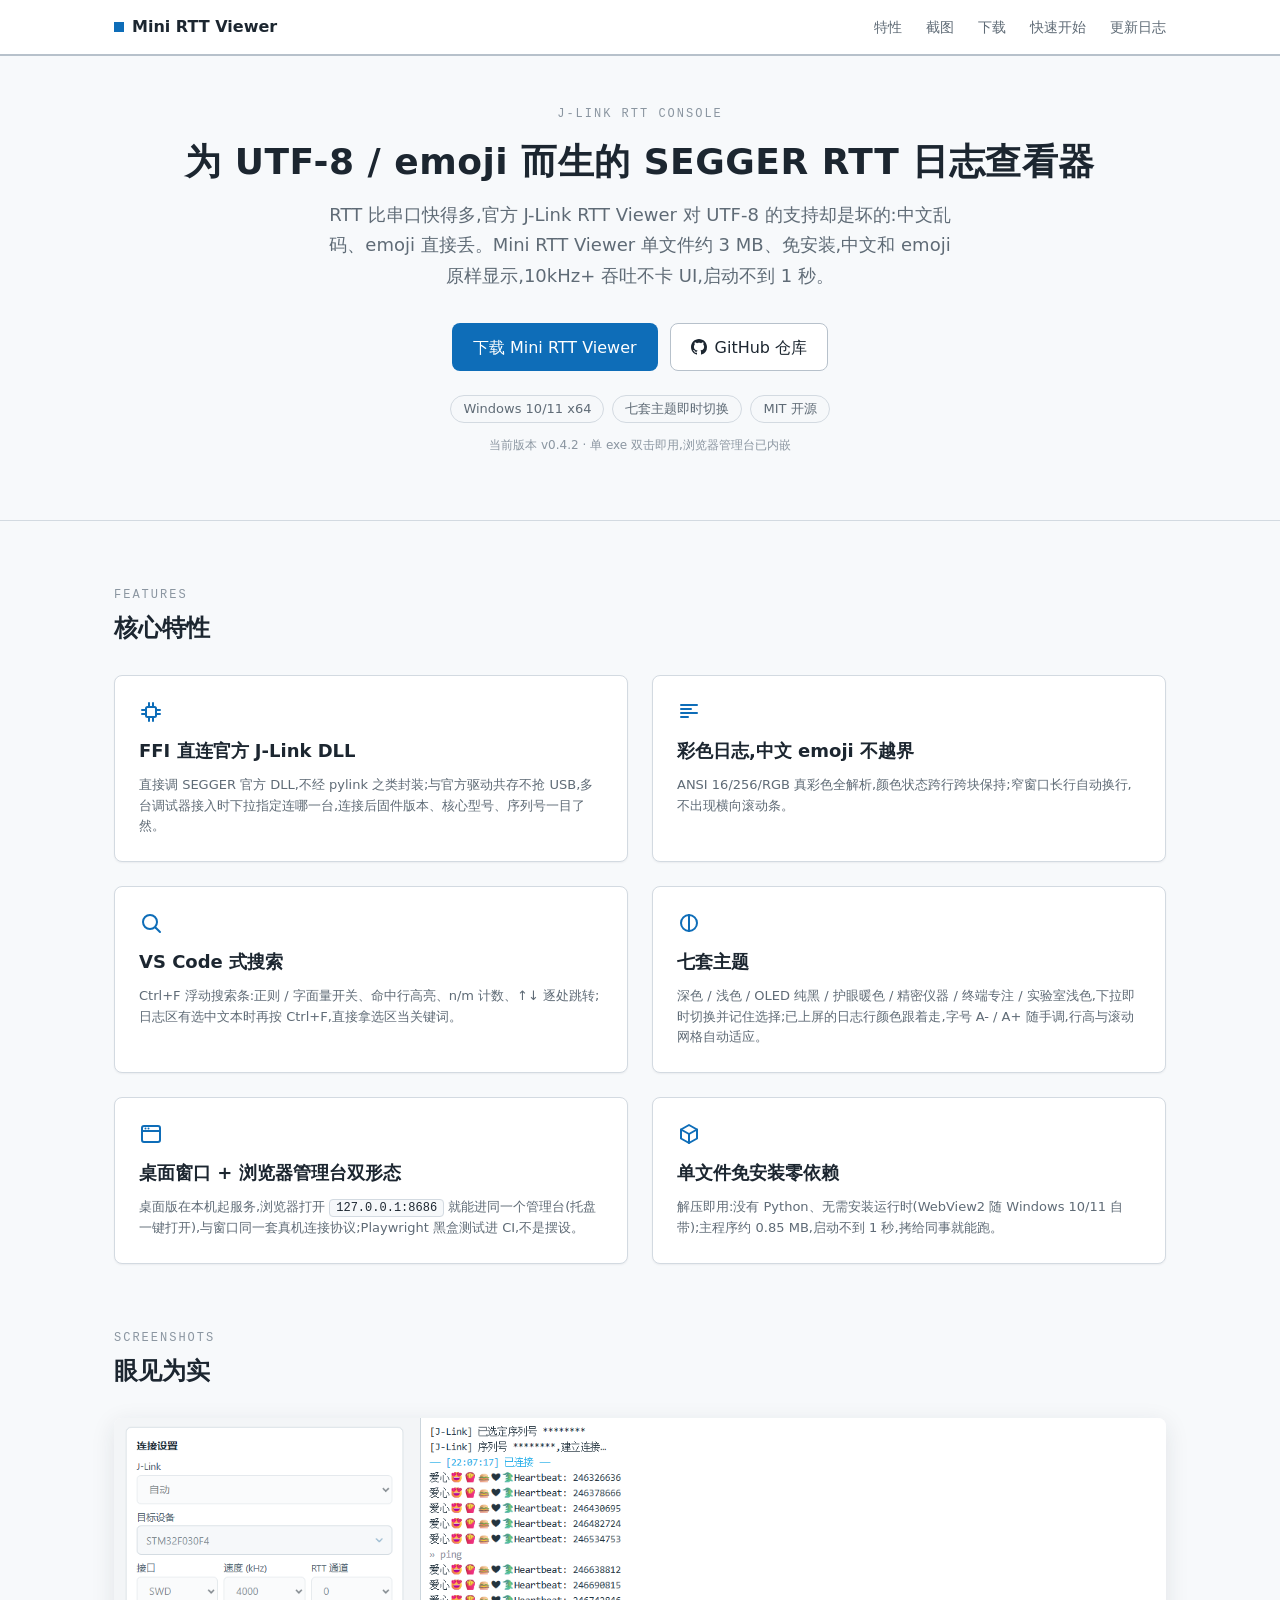
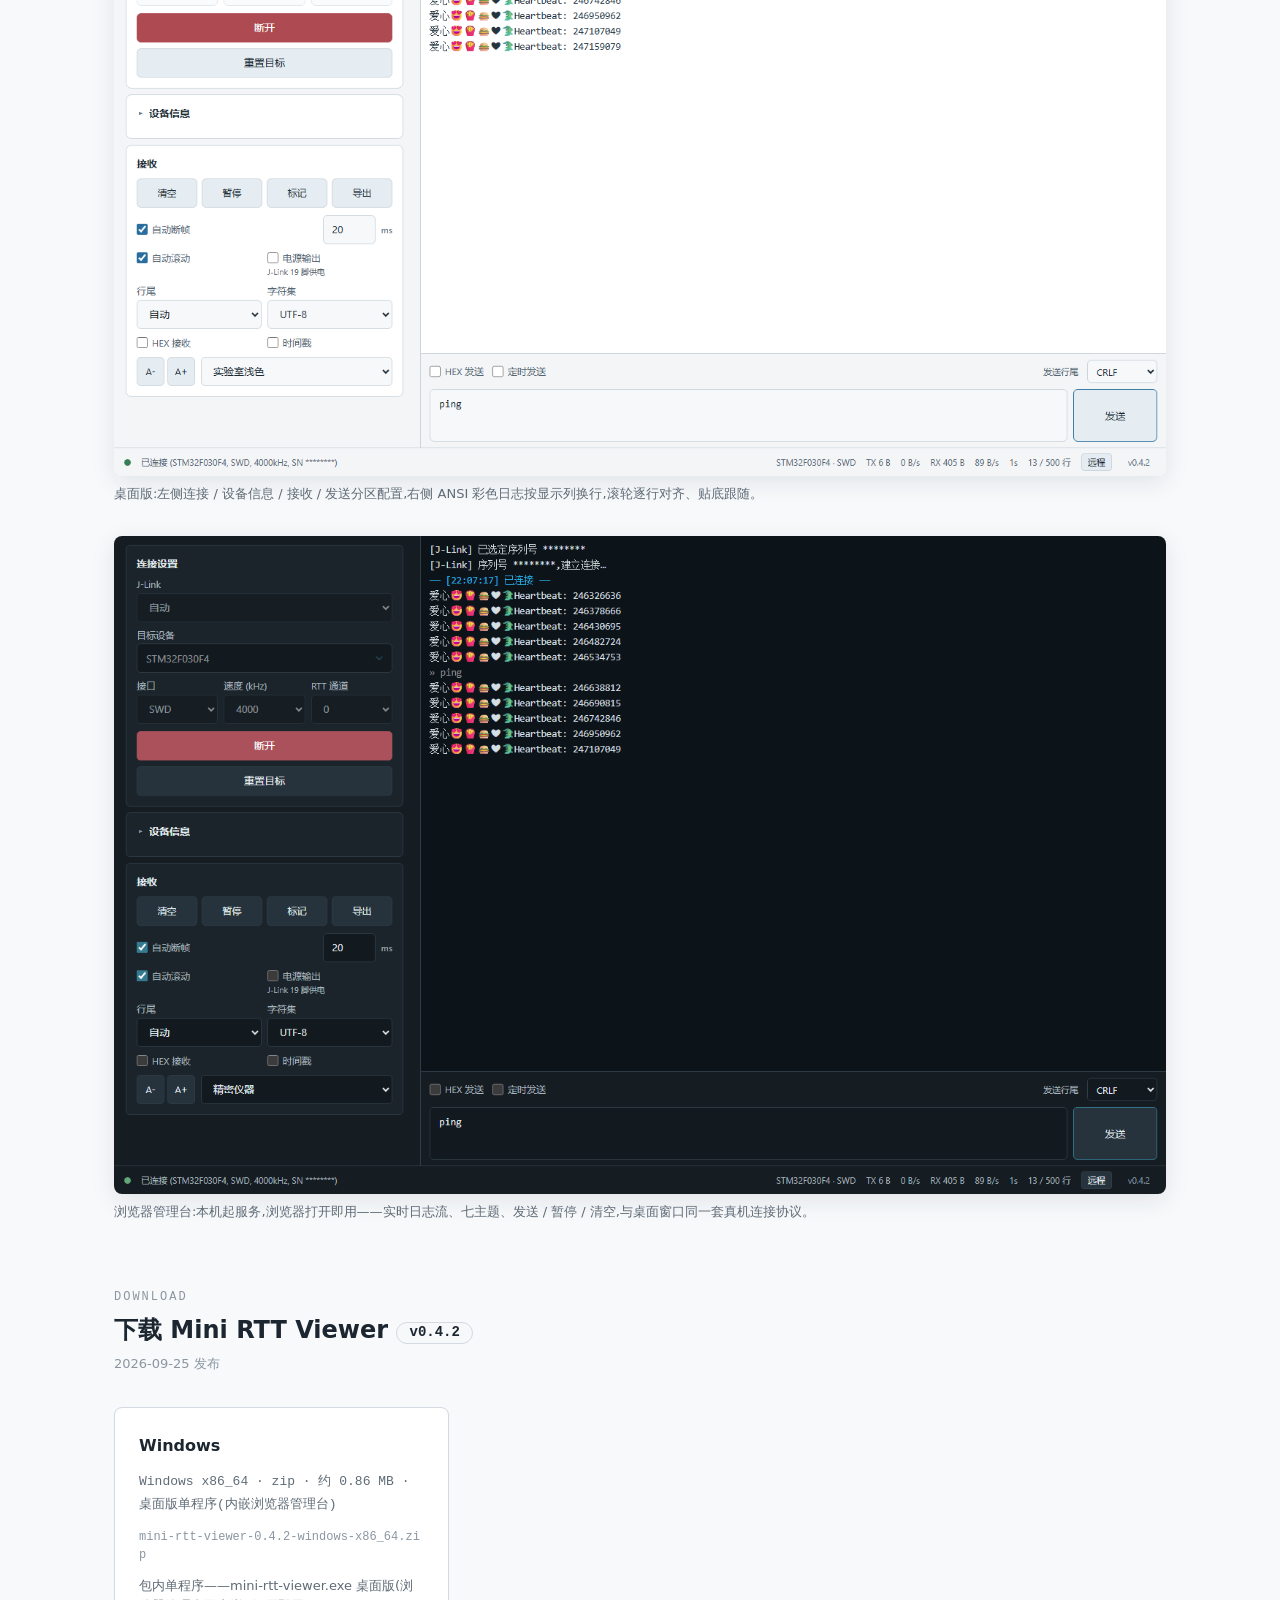
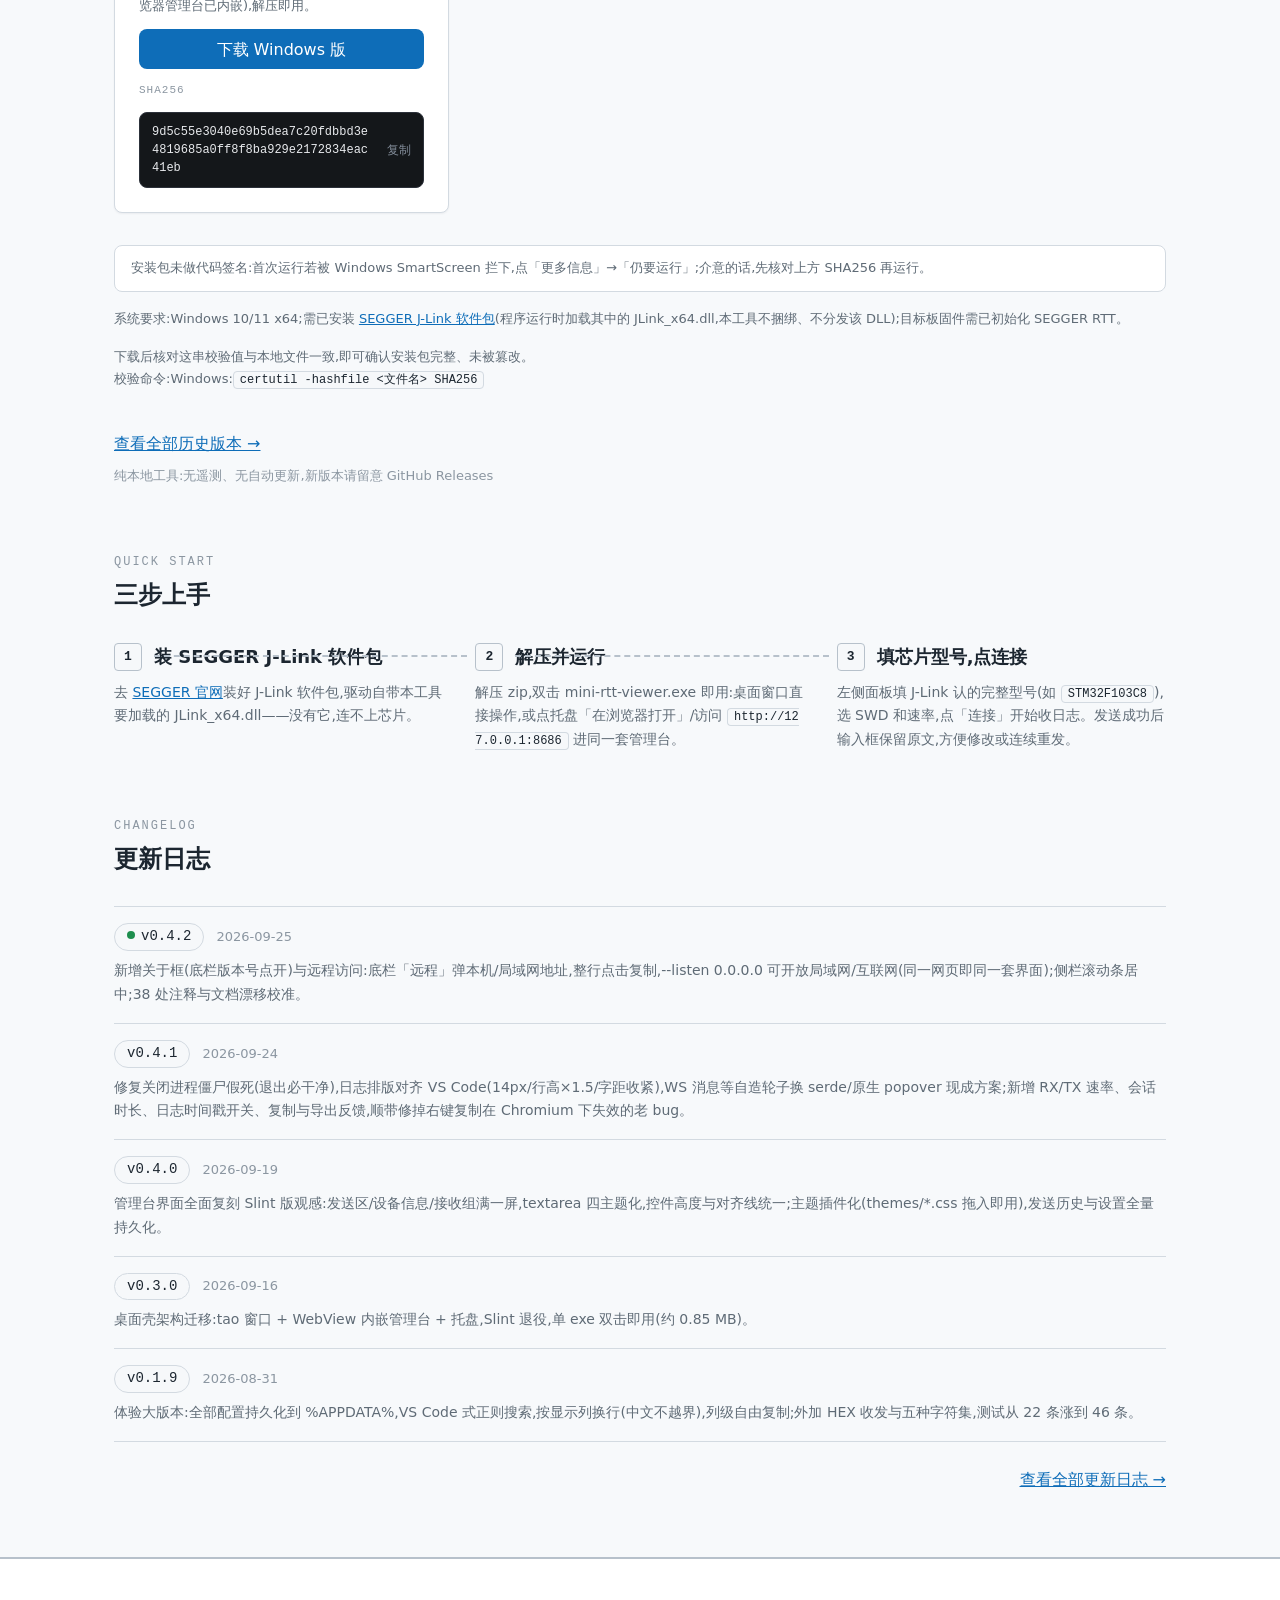
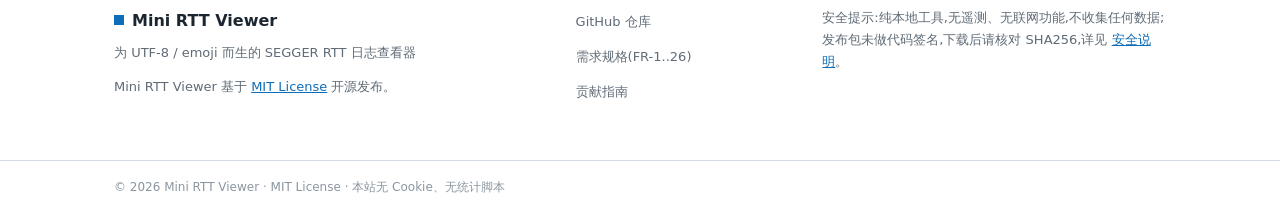
==== commit 0316223c: "feat: 打磨七主题管理台并移除 Demo 数据源" ====
--- a/site/index.html
+++ b/site/index.html
@@ -366,7 +366,7 @@
     </div>
     <p class="pill-row">
       <a class="pill" href="#dl-windows">Windows 10/11 x64</a>
-      <a class="pill" href="#quickstart">无板演示 --demo-log</a>
+      <a class="pill" href="#features">七套主题即时切换</a>
       <a class="pill" href="https://github.com/MisakaMikoto128/mini-rtt-viewer/blob/main/LICENSE" target="_blank" rel="noopener">MIT 开源</a>
     </p>
     <p class="hero-ver">当前版本 <span data-rel="version">v0.4.2</span> · 单 exe 双击即用,浏览器管理台已内嵌</p>
@@ -399,8 +399,8 @@
         </article>
         <article class="feat-card">
           <svg class="feat-ico" width="24" height="24" viewBox="0 0 24 24" fill="none" stroke="currentColor" stroke-width="2" stroke-linecap="round" stroke-linejoin="round" aria-hidden="true" focusable="false"><circle cx="12" cy="12" r="8"/><path d="M12 4v16"/></svg>
-          <h3>四套主题</h3>
-          <p>深色 / 浅色 / OLED 纯黑 / 护眼暖色,下拉即时切换,已上屏的日志行颜色跟着走;字号 A- / A+ 随手调,行高与滚动网格自动适应。</p>
+          <h3>七套主题</h3>
+          <p>深色 / 浅色 / OLED 纯黑 / 护眼暖色 / 精密仪器 / 终端专注 / 实验室浅色,下拉即时切换并记住选择;已上屏的日志行颜色跟着走,字号 A- / A+ 随手调,行高与滚动网格自动适应。</p>
         </article>
         <article class="feat-card">
           <svg class="feat-ico" width="24" height="24" viewBox="0 0 24 24" fill="none" stroke="currentColor" stroke-width="2" stroke-linecap="round" stroke-linejoin="round" aria-hidden="true" focusable="false"><rect x="3" y="4" width="18" height="16" rx="2"/><path d="M3 9h18"/><path d="M6.5 6.5h.01"/><path d="M9.5 6.5h.01"/></svg>
@@ -425,7 +425,7 @@
       </div>
       <figure class="shot-main">
         <a class="shot" href="./images/desktop.png" target="_blank" rel="noopener">
-          <img src="./images/desktop.png" alt="Mini RTT Viewer 桌面版" width="1946" height="1351" loading="lazy">
+          <img src="./images/desktop.png" alt="Mini RTT Viewer 桌面版" width="1440" height="900" loading="lazy">
         </a>
         <figcaption>桌面版:左侧连接 / 设备信息 / 接收 / 发送分区配置,右侧 ANSI 彩色日志按显示列换行,滚轮逐行对齐、贴底跟随。</figcaption>
       </figure>
@@ -433,7 +433,7 @@
         <a class="shot" href="./images/web-console.png" target="_blank" rel="noopener">
           <img src="./images/web-console.png" alt="rtt-web 浏览器管理台" width="1440" height="900" loading="lazy">
         </a>
-          <figcaption>浏览器管理台:本机起服务,浏览器打开即用——实时日志流、四主题、发送 / 暂停 / 清空,与桌面窗口同一套真机连接协议。</figcaption>
+          <figcaption>浏览器管理台:本机起服务,浏览器打开即用——实时日志流、七主题、发送 / 暂停 / 清空,与桌面窗口同一套真机连接协议。</figcaption>
       </figure>
     </div>
   </section>
@@ -496,11 +496,7 @@
         </div>
         <div class="qs-step">
           <div class="qs-head"><span class="qs-num" aria-hidden="true">3</span><h3>填芯片型号,点连接</h3></div>
-          <p class="qs-desc">左侧面板填 J-Link 认的完整型号(如 <code class="inline-code">STM32F103C8</code>),选 SWD 和速率,点「连接」开始收日志。手边没板子?先用内置演示流过过瘾——滚动、断行、emoji 渲染全都能看。</p>
-          <div class="cmdbar">
-            <code>mini-rtt-viewer.exe --demo-log</code>
-            <button type="button" class="copy-btn" aria-live="polite" aria-label="复制演示命令">复制</button>
-          </div>
+          <p class="qs-desc">左侧面板填 J-Link 认的完整型号(如 <code class="inline-code">STM32F103C8</code>),选 SWD 和速率,点「连接」开始收日志。发送成功后输入框保留原文,方便修改或连续重发。</p>
         </div>
       </div>
     </div>
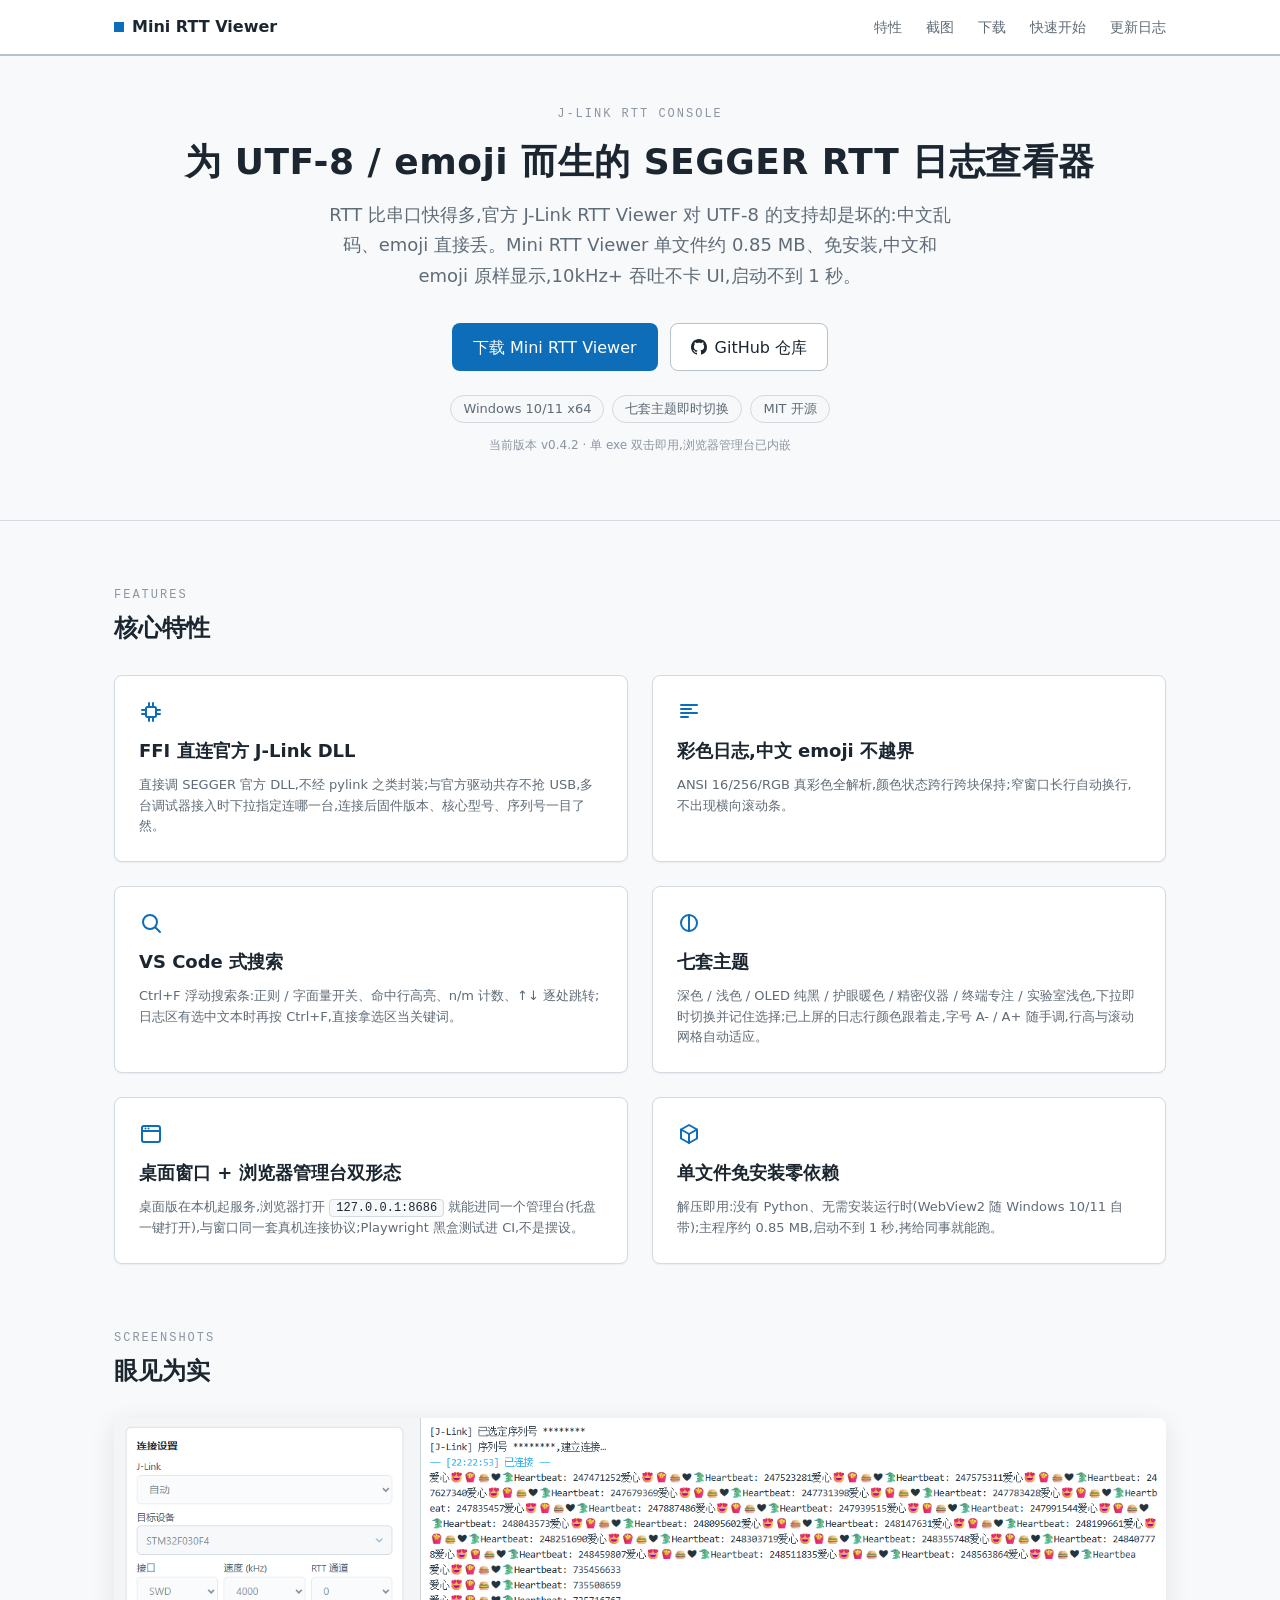
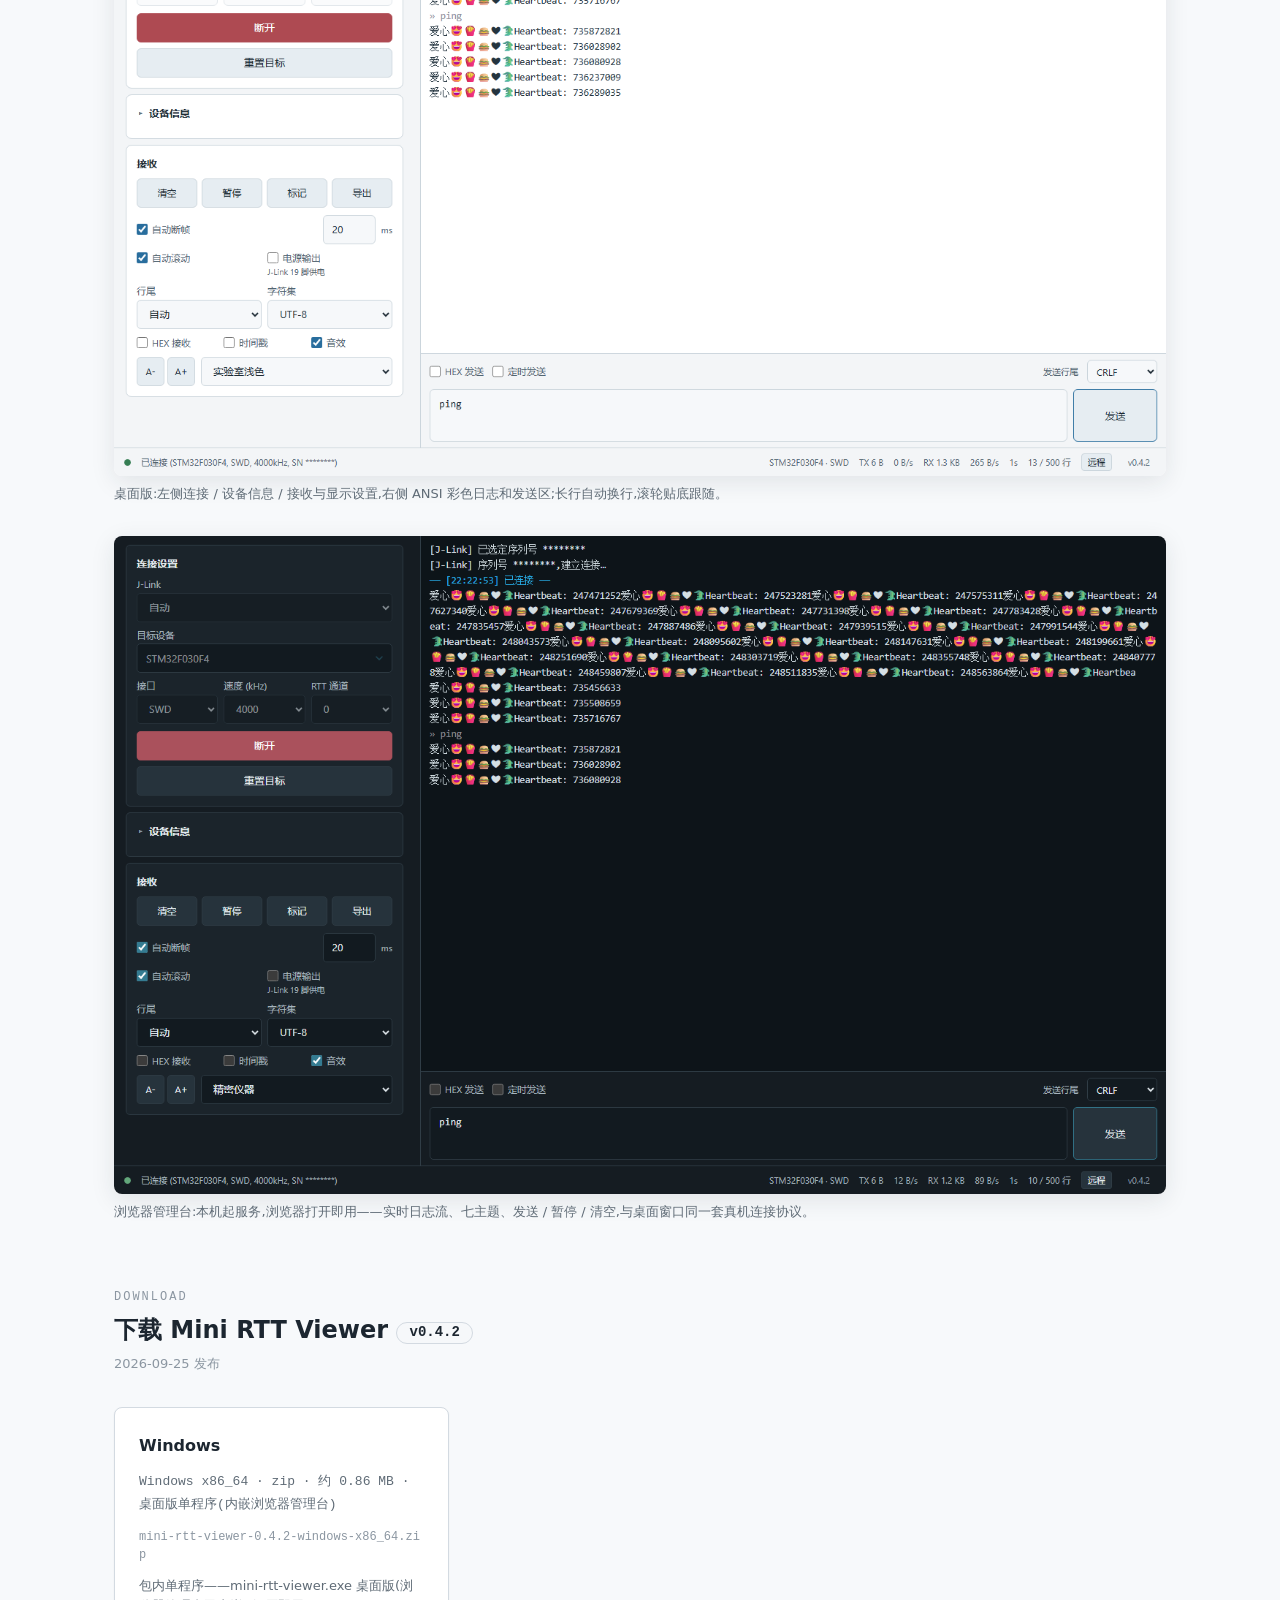
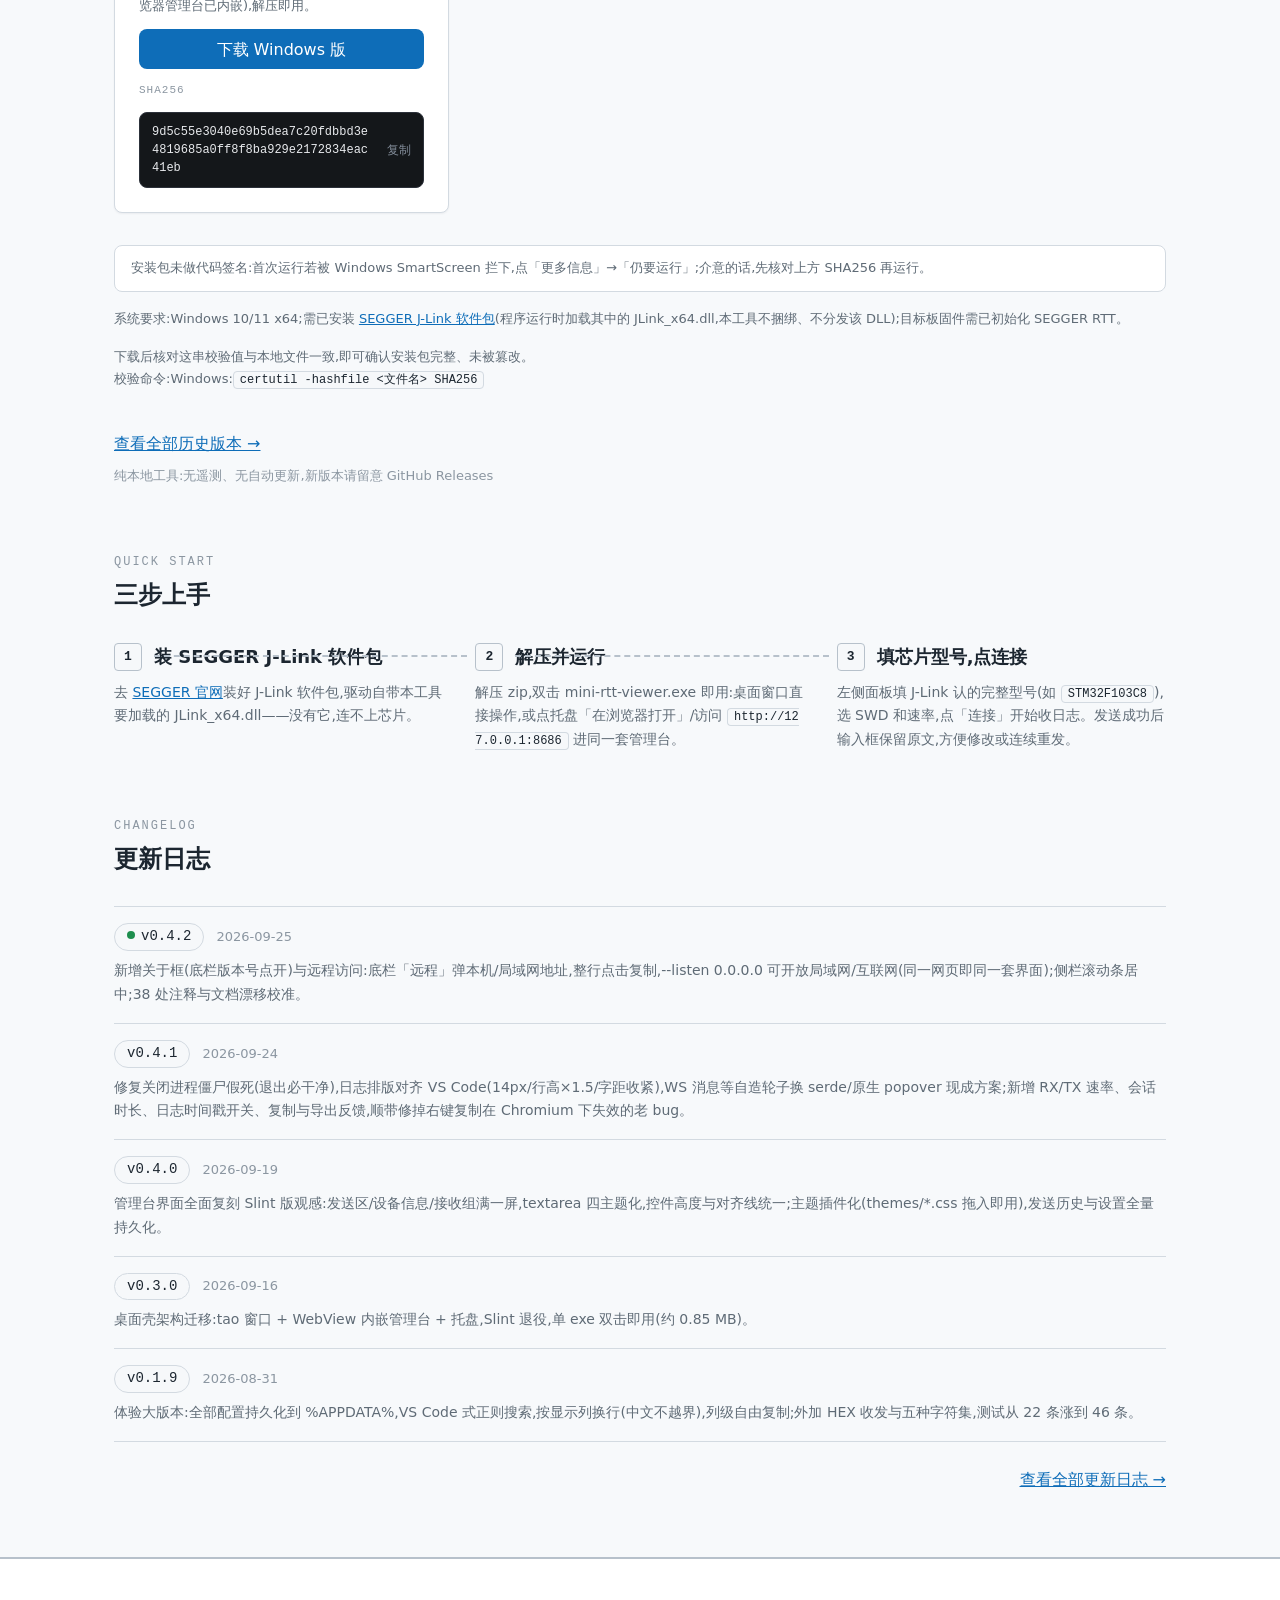
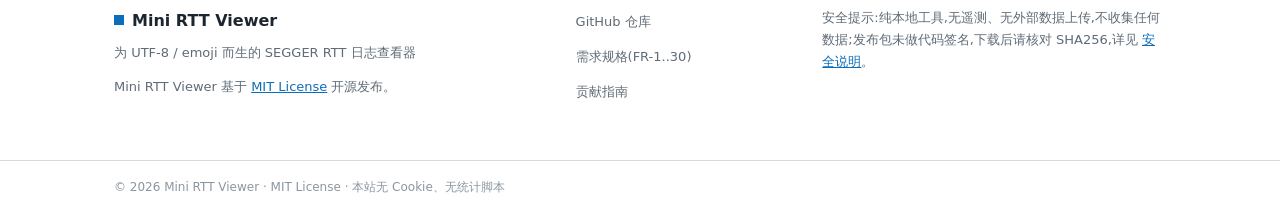
==== commit 4bce17de: "feat: 发布 v0.5.0 管理台与开源工程完善" ====
--- a/site/index.html
+++ b/site/index.html
@@ -5,7 +5,7 @@
 <meta name="viewport" content="width=device-width, initial-scale=1">
 <meta name="color-scheme" content="light">
 <title>Mini RTT Viewer — 为 UTF-8 / emoji 而生的 SEGGER RTT 日志查看器 | 免费开源 · 免安装</title>
-<meta name="description" content="Mini RTT Viewer 是免费开源(MIT)的轻量级 SEGGER RTT 日志查看器:中文 / emoji 原样显示,ANSI 彩色日志、VS Code 式正则搜索、四套主题,桌面版单程序(内嵌浏览器管理台)。单文件免安装、解压即用,10kHz+ 吞吐不卡 UI,启动不到 1 秒。">
+<meta name="description" content="Mini RTT Viewer 是免费开源(MIT)的轻量级 SEGGER RTT 日志查看器:中文 / emoji 原样显示,ANSI 彩色日志、VS Code 式正则搜索、七套主题与极简操作音效,桌面版单程序(内嵌浏览器管理台)。单文件免安装、解压即用,10kHz+ 吞吐不卡 UI,启动不到 1 秒。">
 <link rel="icon" type="image/png" sizes="32x32" href="./assets/favicon.png">
 <link rel="icon" type="image/png" sizes="256x256" href="./assets/icon.png">
 <meta property="og:type" content="website">
@@ -356,7 +356,7 @@
   <div class="container">
     <p class="eyebrow">J-LINK RTT CONSOLE</p>
     <h1>为 UTF-8 / emoji 而生的 SEGGER RTT 日志查看器</h1>
-    <p class="hero-sub">RTT 比串口快得多,官方 J-Link RTT Viewer 对 UTF-8 的支持却是坏的:中文乱码、emoji 直接丢。Mini RTT Viewer 单文件约 3 MB、免安装,中文和 emoji 原样显示,10kHz+ 吞吐不卡 UI,启动不到 1 秒。</p>
+    <p class="hero-sub">RTT 比串口快得多,官方 J-Link RTT Viewer 对 UTF-8 的支持却是坏的:中文乱码、emoji 直接丢。Mini RTT Viewer 单文件约 0.85 MB、免安装,中文和 emoji 原样显示,10kHz+ 吞吐不卡 UI,启动不到 1 秒。</p>
     <div class="hero-cta">
       <a class="btn btn-primary btn-lg" href="#download">下载 Mini RTT Viewer</a>
       <a class="btn btn-secondary btn-lg" href="https://github.com/MisakaMikoto128/mini-rtt-viewer" target="_blank" rel="noopener">
@@ -427,7 +427,7 @@
         <a class="shot" href="./images/desktop.png" target="_blank" rel="noopener">
           <img src="./images/desktop.png" alt="Mini RTT Viewer 桌面版" width="1440" height="900" loading="lazy">
         </a>
-        <figcaption>桌面版:左侧连接 / 设备信息 / 接收 / 发送分区配置,右侧 ANSI 彩色日志按显示列换行,滚轮逐行对齐、贴底跟随。</figcaption>
+        <figcaption>桌面版:左侧连接 / 设备信息 / 接收与显示设置,右侧 ANSI 彩色日志和发送区;长行自动换行,滚轮贴底跟随。</figcaption>
       </figure>
       <figure class="shot-main">
         <a class="shot" href="./images/web-console.png" target="_blank" rel="noopener">
@@ -548,12 +548,12 @@
       <div>
         <ul class="foot-links">
           <li><a href="https://github.com/MisakaMikoto128/mini-rtt-viewer" target="_blank" rel="noopener">GitHub 仓库</a></li>
-          <li><a href="https://github.com/MisakaMikoto128/mini-rtt-viewer/blob/main/docs/product/spec.md" target="_blank" rel="noopener">需求规格(FR-1..26)</a></li>
+          <li><a href="https://github.com/MisakaMikoto128/mini-rtt-viewer/blob/main/docs/product/spec.md" target="_blank" rel="noopener">需求规格(FR-1..30)</a></li>
           <li><a href="https://github.com/MisakaMikoto128/mini-rtt-viewer/blob/main/CONTRIBUTING.md" target="_blank" rel="noopener">贡献指南</a></li>
         </ul>
       </div>
       <div>
-        <p class="foot-warn">安全提示:纯本地工具,无遥测、无联网功能,不收集任何数据;发布包未做代码签名,下载后请核对 SHA256,详见 <a href="https://github.com/MisakaMikoto128/mini-rtt-viewer/blob/main/SECURITY.md" target="_blank" rel="noopener">安全说明</a>。</p>
+        <p class="foot-warn">安全提示:纯本地工具,无遥测、无外部数据上传,不收集任何数据;发布包未做代码签名,下载后请核对 SHA256,详见 <a href="https://github.com/MisakaMikoto128/mini-rtt-viewer/blob/main/SECURITY.md" target="_blank" rel="noopener">安全说明</a>。</p>
       </div>
     </div>
   </div>
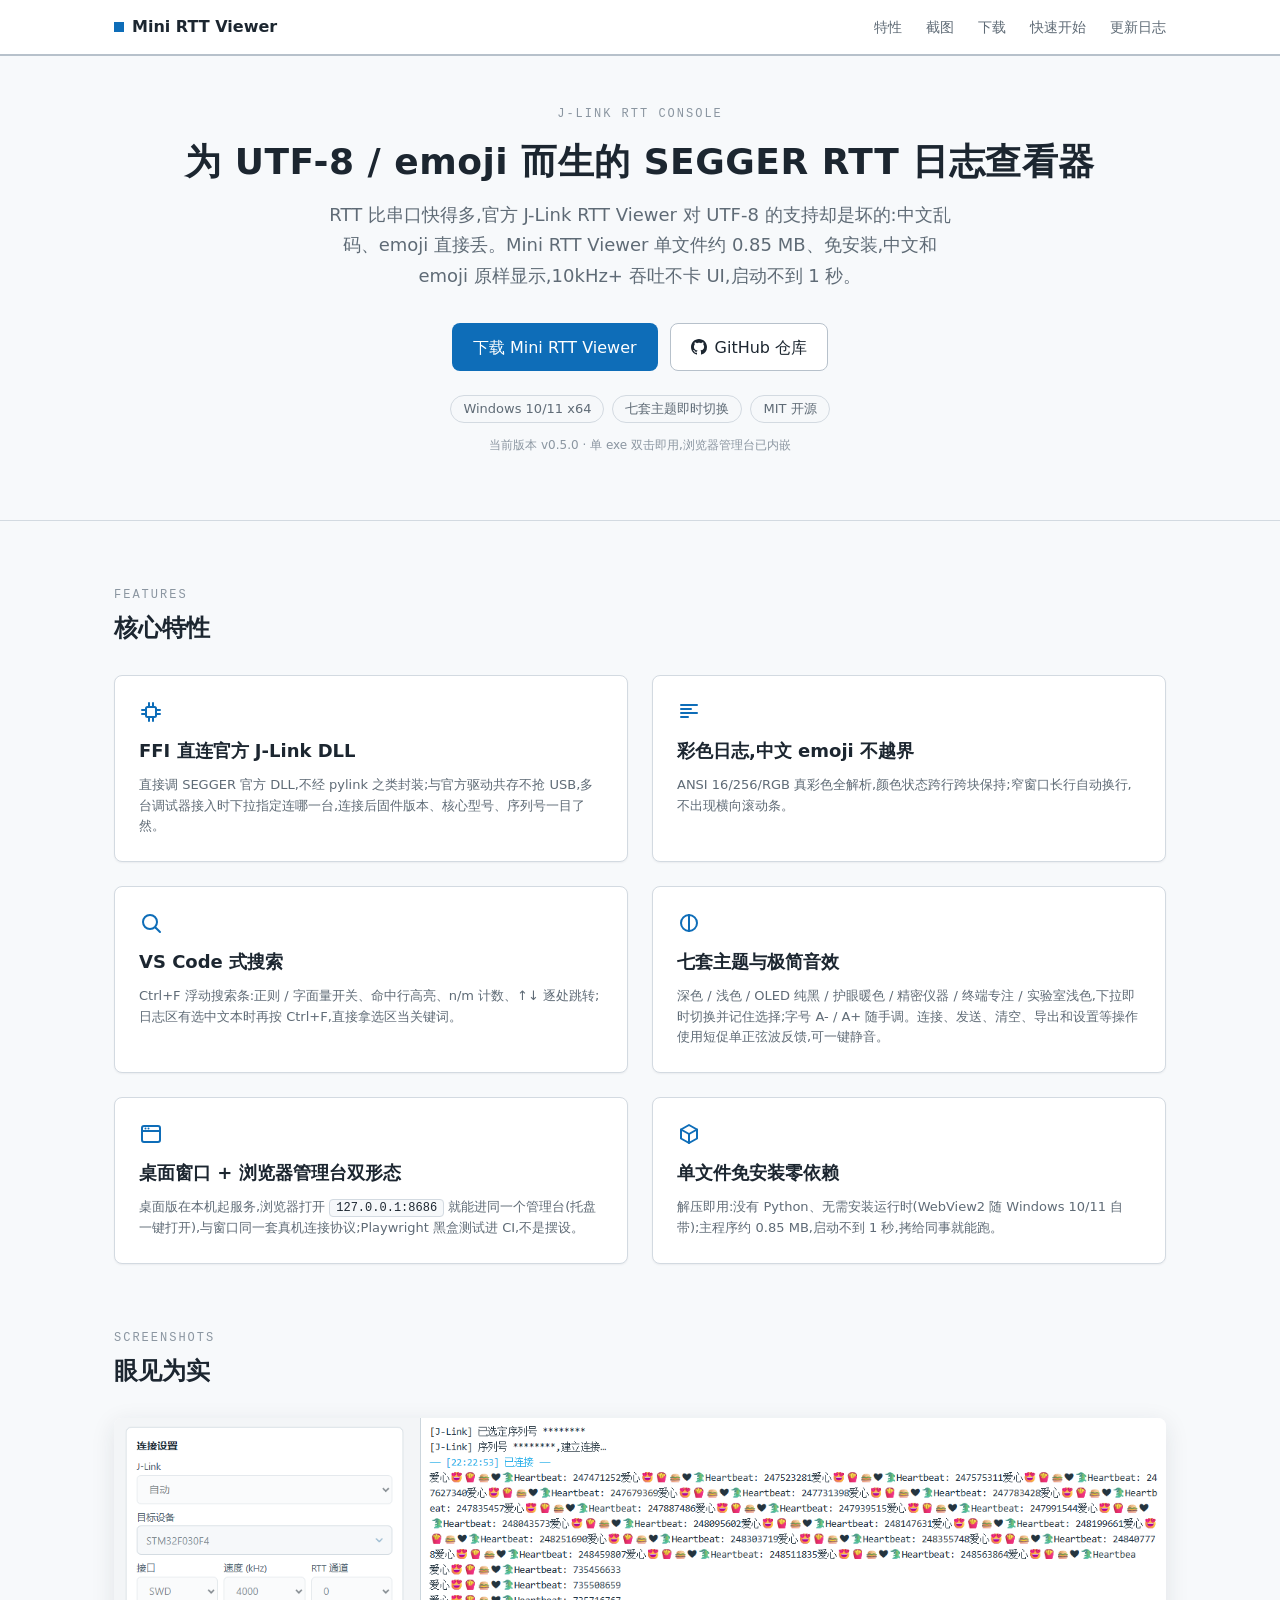
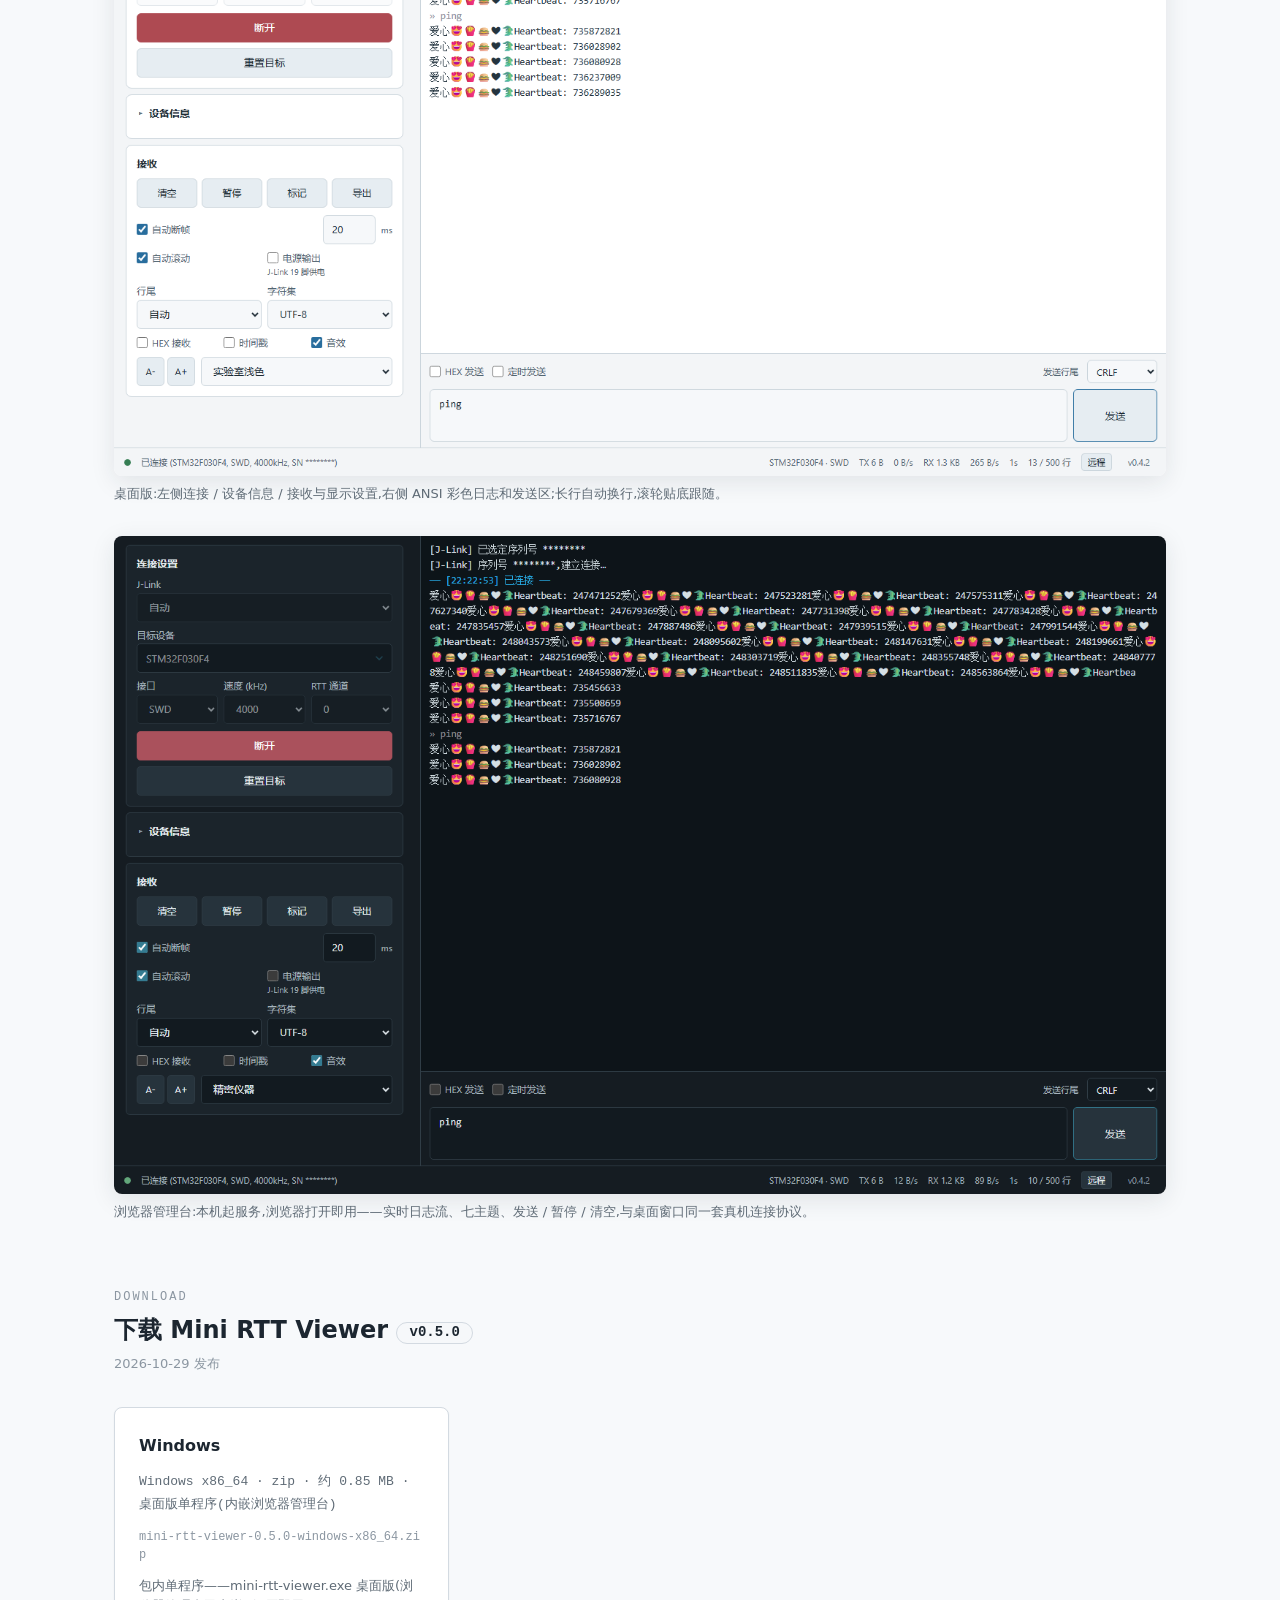
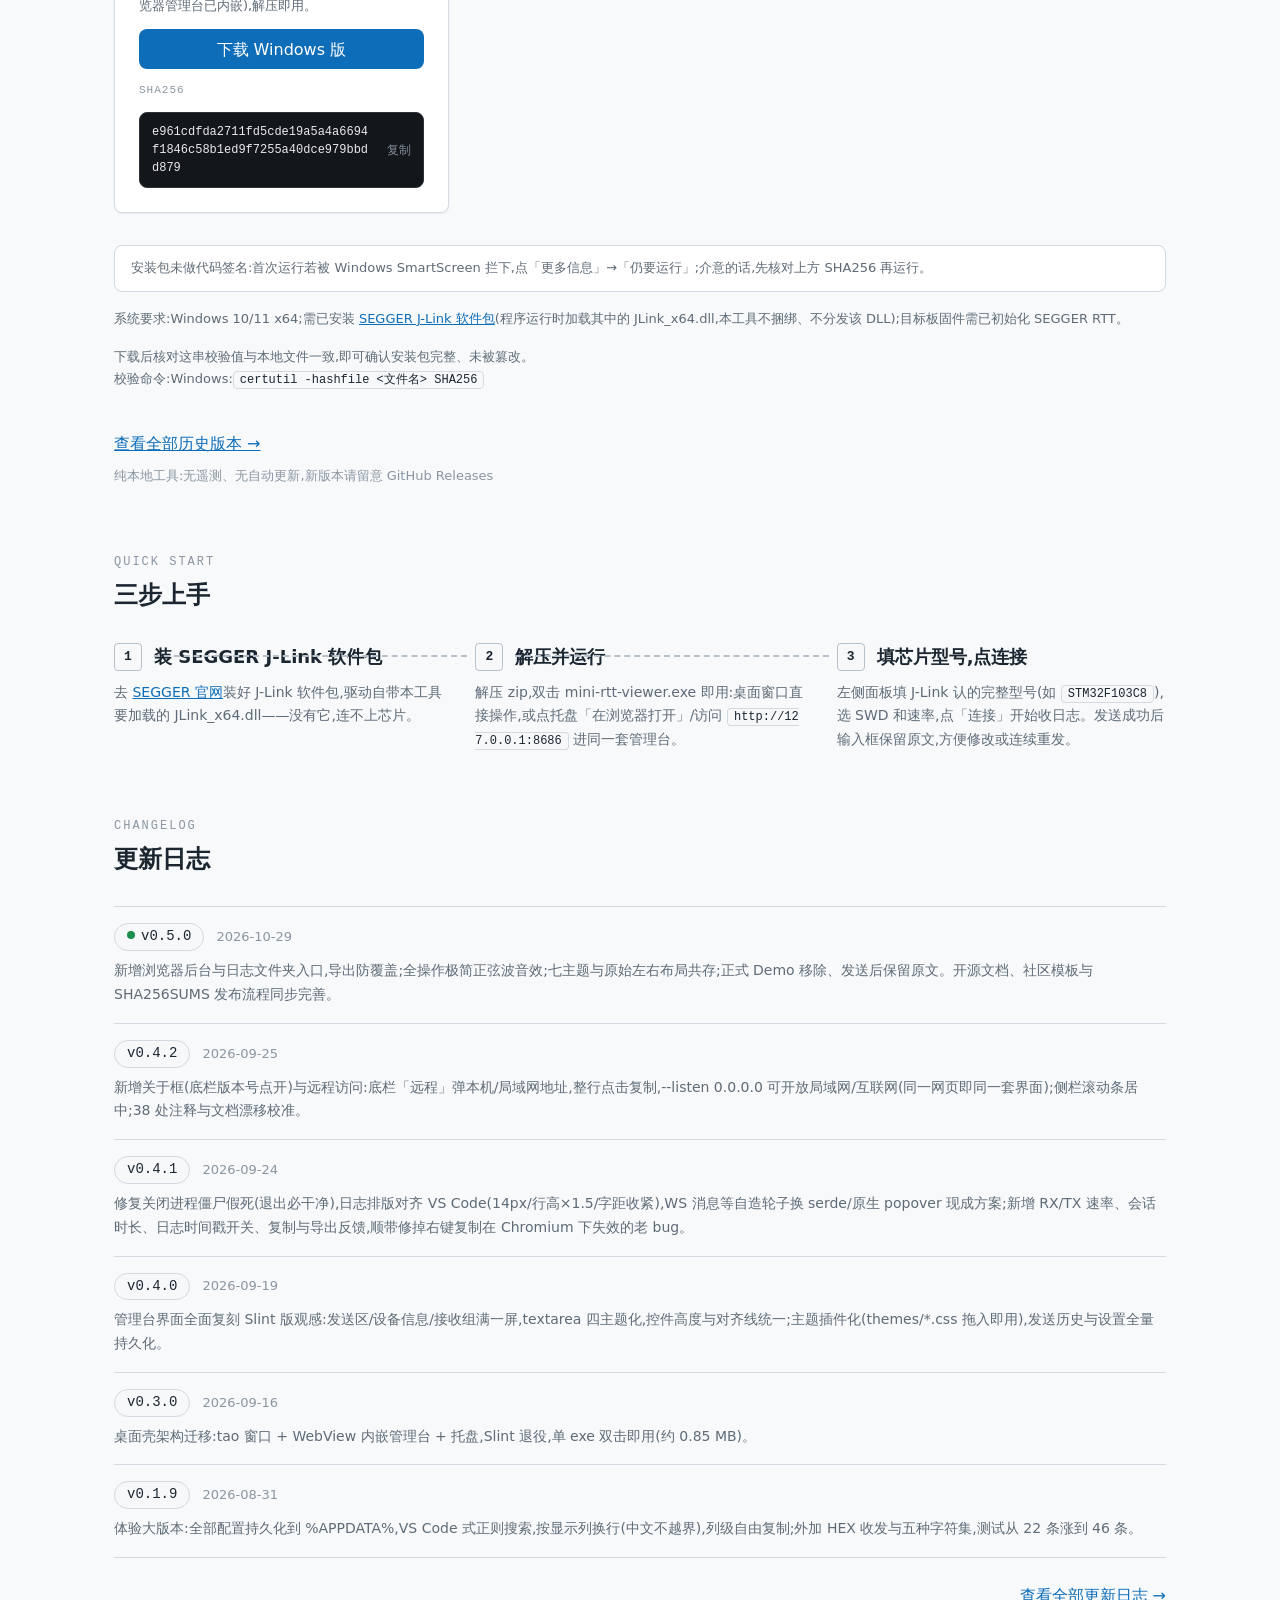
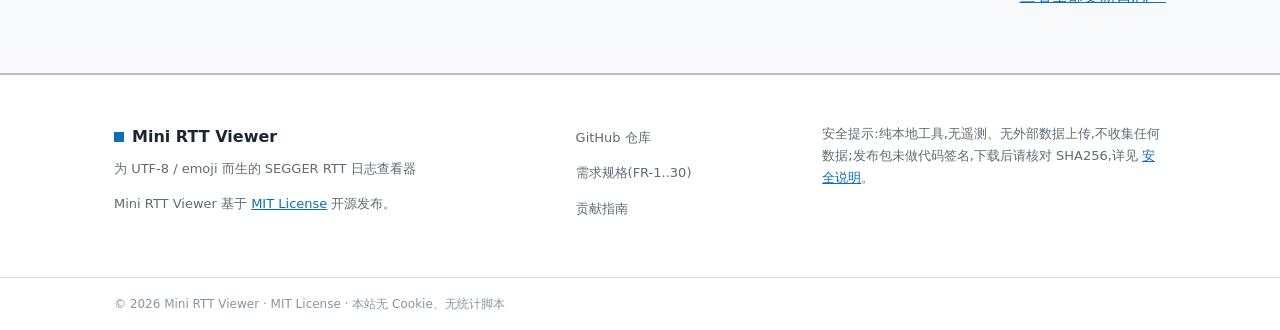
==== commit c7640fb1: "docs: 更新 v0.5.0 官网下载与校验信息" ====
--- a/site/index.html
+++ b/site/index.html
@@ -19,17 +19,17 @@
      ═══════════════════════════════════════════════════════════════════ -->
 <script>
 const RELEASE = {
-  version: "v0.4.2",
-  date: "2026-09-25",
+  version: "v0.5.0",
+  date: "2026-10-29",
   repo: "https://github.com/MisakaMikoto128/mini-rtt-viewer",
   releases: "https://github.com/MisakaMikoto128/mini-rtt-viewer/releases",
   changelog: "https://github.com/MisakaMikoto128/mini-rtt-viewer/blob/main/CHANGELOG.md",
   platforms: {
     windows: {
-      file: "mini-rtt-viewer-0.4.2-windows-x86_64.zip",
-      spec: "Windows x86_64 · zip · 约 0.86 MB · 桌面版单程序(内嵌浏览器管理台)",
-      sha256: "9d5c55e3040e69b5dea7c20fdbbd3e4819685a0ff8f8ba929e2172834eac41eb",
-      url: "https://github.com/MisakaMikoto128/mini-rtt-viewer/releases/download/v0.4.2/mini-rtt-viewer-0.4.2-windows-x86_64.zip"
+      file: "mini-rtt-viewer-0.5.0-windows-x86_64.zip",
+      spec: "Windows x86_64 · zip · 约 0.85 MB · 桌面版单程序(内嵌浏览器管理台)",
+      sha256: "e961cdfda2711fd5cde19a5a4a6694f1846c58b1ed9f7255a40dce979bbdd879",
+      url: "https://github.com/MisakaMikoto128/mini-rtt-viewer/releases/download/v0.5.0/mini-rtt-viewer-0.5.0-windows-x86_64.zip"
     }
   }
 };
@@ -369,7 +369,7 @@
       <a class="pill" href="#features">七套主题即时切换</a>
       <a class="pill" href="https://github.com/MisakaMikoto128/mini-rtt-viewer/blob/main/LICENSE" target="_blank" rel="noopener">MIT 开源</a>
     </p>
-    <p class="hero-ver">当前版本 <span data-rel="version">v0.4.2</span> · 单 exe 双击即用,浏览器管理台已内嵌</p>
+    <p class="hero-ver">当前版本 <span data-rel="version">v0.5.0</span> · 单 exe 双击即用,浏览器管理台已内嵌</p>
   </div>
 </header>
 
@@ -399,8 +399,8 @@
         </article>
         <article class="feat-card">
           <svg class="feat-ico" width="24" height="24" viewBox="0 0 24 24" fill="none" stroke="currentColor" stroke-width="2" stroke-linecap="round" stroke-linejoin="round" aria-hidden="true" focusable="false"><circle cx="12" cy="12" r="8"/><path d="M12 4v16"/></svg>
-          <h3>七套主题</h3>
-          <p>深色 / 浅色 / OLED 纯黑 / 护眼暖色 / 精密仪器 / 终端专注 / 实验室浅色,下拉即时切换并记住选择;已上屏的日志行颜色跟着走,字号 A- / A+ 随手调,行高与滚动网格自动适应。</p>
+          <h3>七套主题与极简音效</h3>
+          <p>深色 / 浅色 / OLED 纯黑 / 护眼暖色 / 精密仪器 / 终端专注 / 实验室浅色,下拉即时切换并记住选择;字号 A- / A+ 随手调。连接、发送、清空、导出和设置等操作使用短促单正弦波反馈,可一键静音。</p>
         </article>
         <article class="feat-card">
           <svg class="feat-ico" width="24" height="24" viewBox="0 0 24 24" fill="none" stroke="currentColor" stroke-width="2" stroke-linecap="round" stroke-linejoin="round" aria-hidden="true" focusable="false"><rect x="3" y="4" width="18" height="16" rx="2"/><path d="M3 9h18"/><path d="M6.5 6.5h.01"/><path d="M9.5 6.5h.01"/></svg>
@@ -443,20 +443,20 @@
     <div class="container">
       <div class="sec-head">
         <p class="eyebrow">DOWNLOAD</p>
-        <h2>下载 Mini RTT Viewer <span class="ver-pill" data-rel="version">v0.4.2</span></h2>
-        <p class="dl-date"><span data-rel="date">2026-09-24</span> 发布</p>
+        <h2>下载 Mini RTT Viewer <span class="ver-pill" data-rel="version">v0.5.0</span></h2>
+        <p class="dl-date"><span data-rel="date">2026-10-29</span> 发布</p>
       </div>
 
       <div class="dl-grid">
         <article class="dl-card" id="dl-windows">
           <h3>Windows</h3>
           <p class="dl-spec" data-rel="spec-windows">Windows x86_64 · zip · 约 0.85 MB · 桌面版单程序(内嵌浏览器管理台)</p>
-          <p class="dl-file" data-rel="file-windows">mini-rtt-viewer-0.4.1-windows-x86_64.zip</p>
+          <p class="dl-file" data-rel="file-windows">mini-rtt-viewer-0.5.0-windows-x86_64.zip</p>
           <p class="dl-desc">包内单程序——mini-rtt-viewer.exe 桌面版(浏览器管理台已内嵌),解压即用。</p>
-          <a class="btn btn-primary dl-btn" data-rel="link-windows" href="https://github.com/MisakaMikoto128/mini-rtt-viewer/releases/download/v0.4.2/mini-rtt-viewer-0.4.2-windows-x86_64.zip">下载 Windows 版</a>
+          <a class="btn btn-primary dl-btn" data-rel="link-windows" href="https://github.com/MisakaMikoto128/mini-rtt-viewer/releases/download/v0.5.0/mini-rtt-viewer-0.5.0-windows-x86_64.zip">下载 Windows 版</a>
           <p class="sha-label">SHA256</p>
           <div class="sha-bar">
-            <code data-rel="sha-windows">85e347296053dd17cfe93cd96d4ffc604dd067ffb54117e61a354144992907d5</code>
+            <code data-rel="sha-windows">e961cdfda2711fd5cde19a5a4a6694f1846c58b1ed9f7255a40dce979bbdd879</code>
             <button type="button" class="copy-btn" aria-live="polite" aria-label="复制 SHA256 校验值">复制</button>
           </div>
         </article>
@@ -511,7 +511,11 @@
       </div>
       <ol class="log-list">
         <li class="log-item">
-          <div class="log-head"><span class="ver-chip latest" data-rel="version">v0.4.2</span><span class="log-date" data-rel="date">2026-09-25</span></div>
+          <div class="log-head"><span class="ver-chip latest" data-rel="version">v0.5.0</span><span class="log-date" data-rel="date">2026-10-29</span></div>
+          <p class="log-sum">新增浏览器后台与日志文件夹入口,导出防覆盖;全操作极简正弦波音效;七主题与原始左右布局共存;正式 Demo 移除、发送后保留原文。开源文档、社区模板与 SHA256SUMS 发布流程同步完善。</p>
+        </li>
+        <li class="log-item">
+          <div class="log-head"><span class="ver-chip">v0.4.2</span><span class="log-date">2026-09-25</span></div>
           <p class="log-sum">新增关于框(底栏版本号点开)与远程访问:底栏「远程」弹本机/局域网地址,整行点击复制,--listen 0.0.0.0 可开放局域网/互联网(同一网页即同一套界面);侧栏滚动条居中;38 处注释与文档漂移校准。</p>
         </li>
         <li class="log-item">
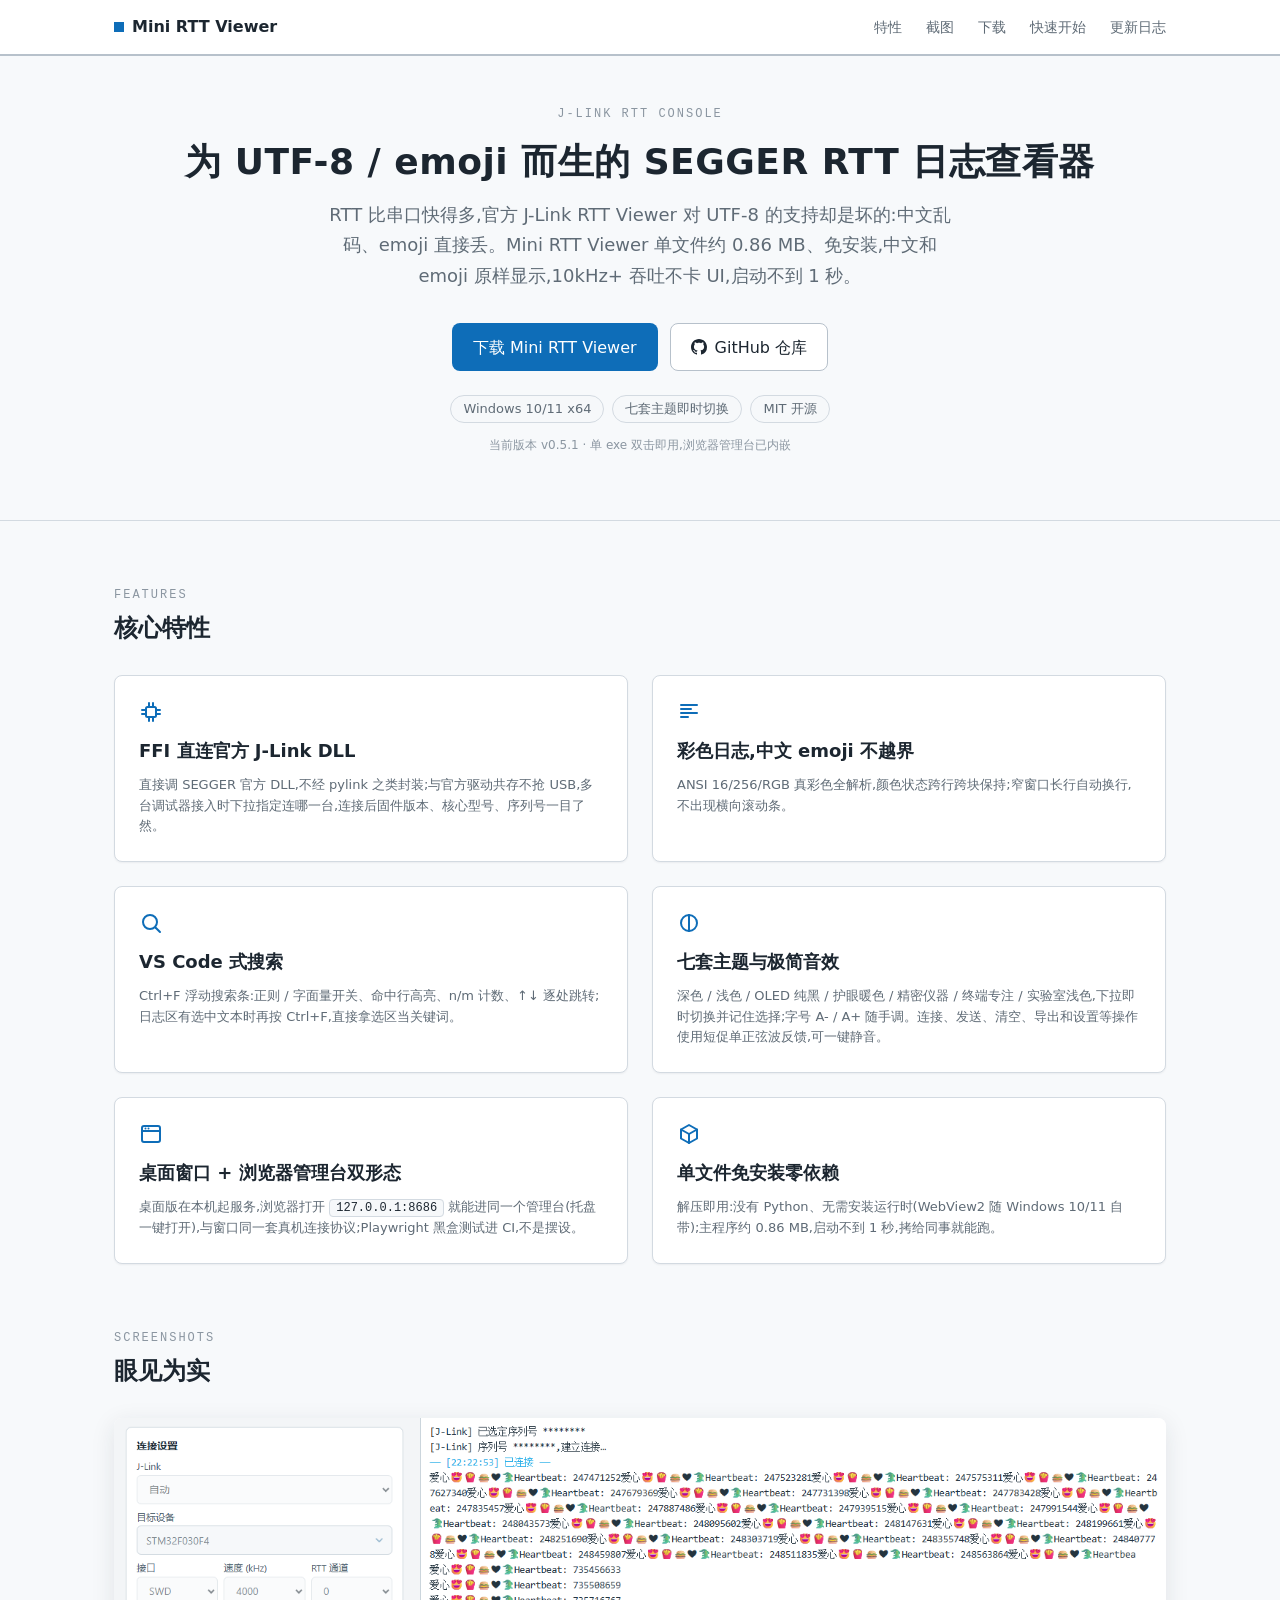
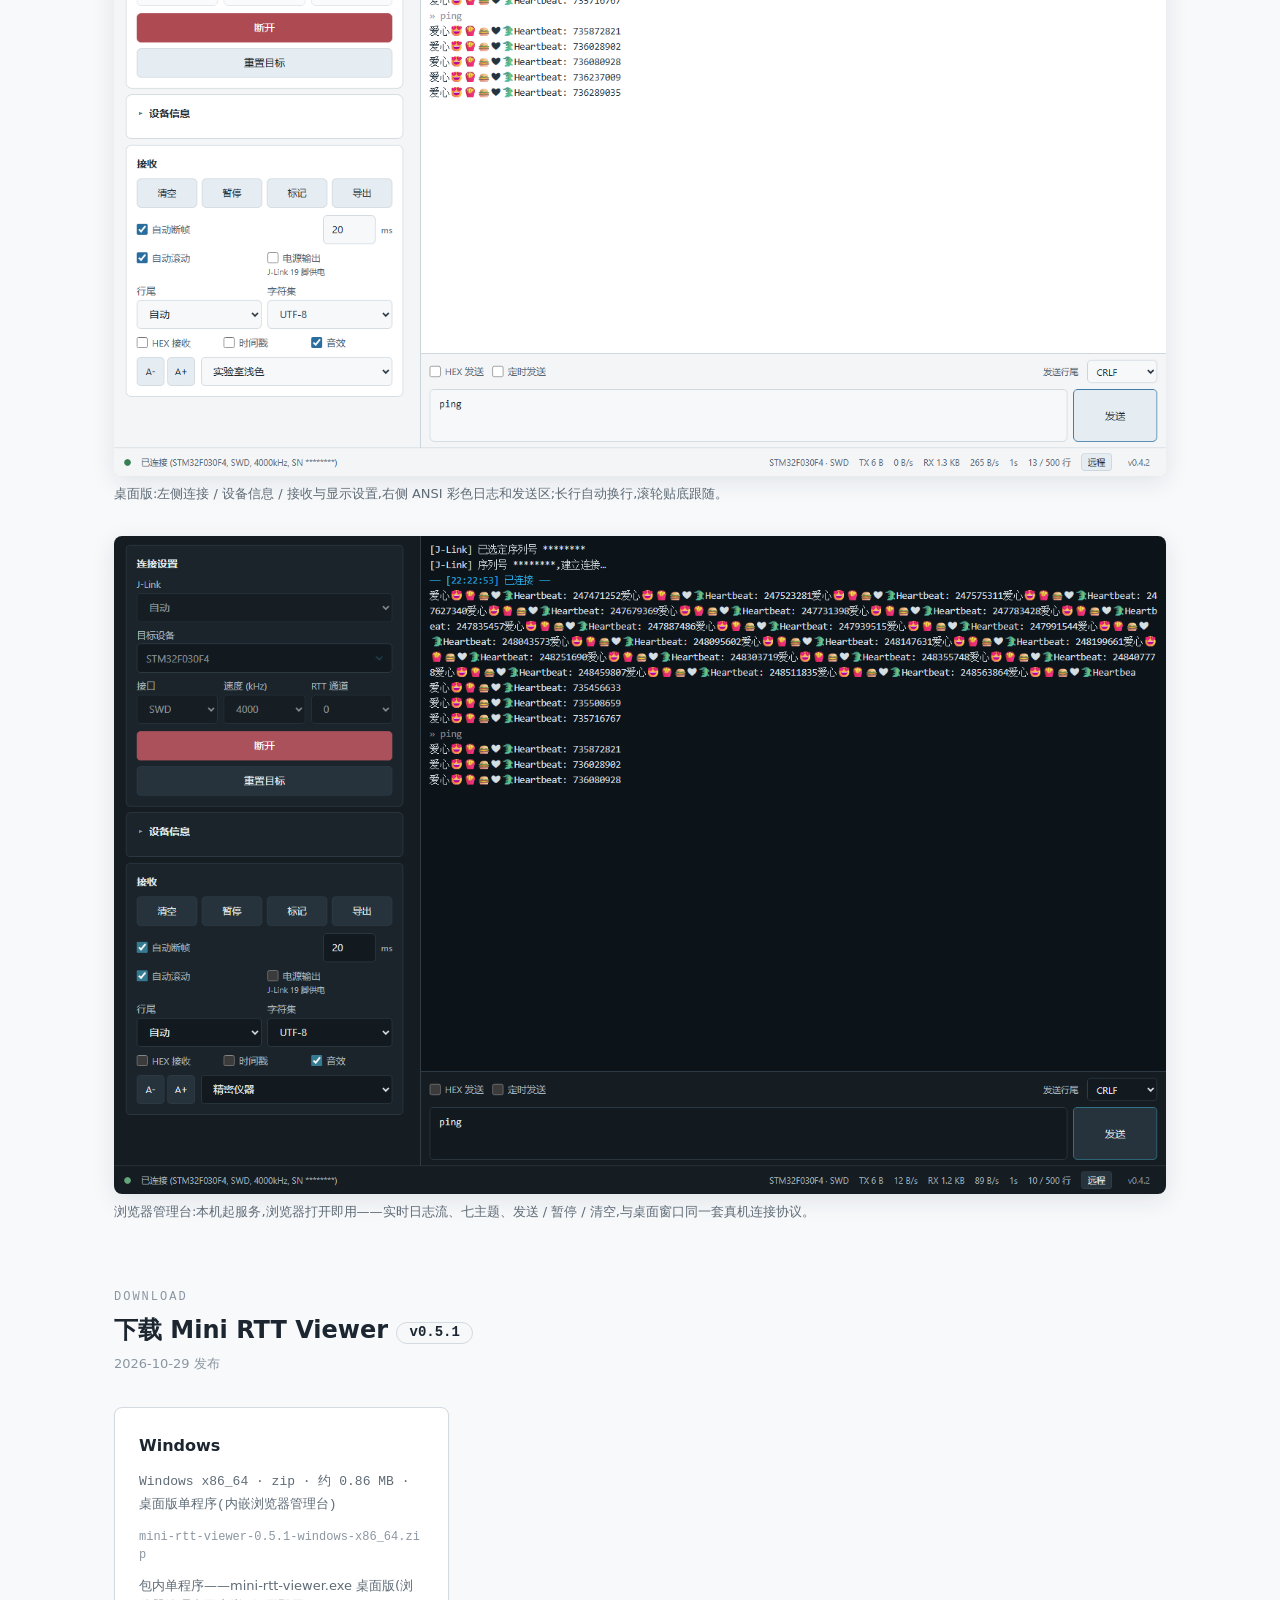
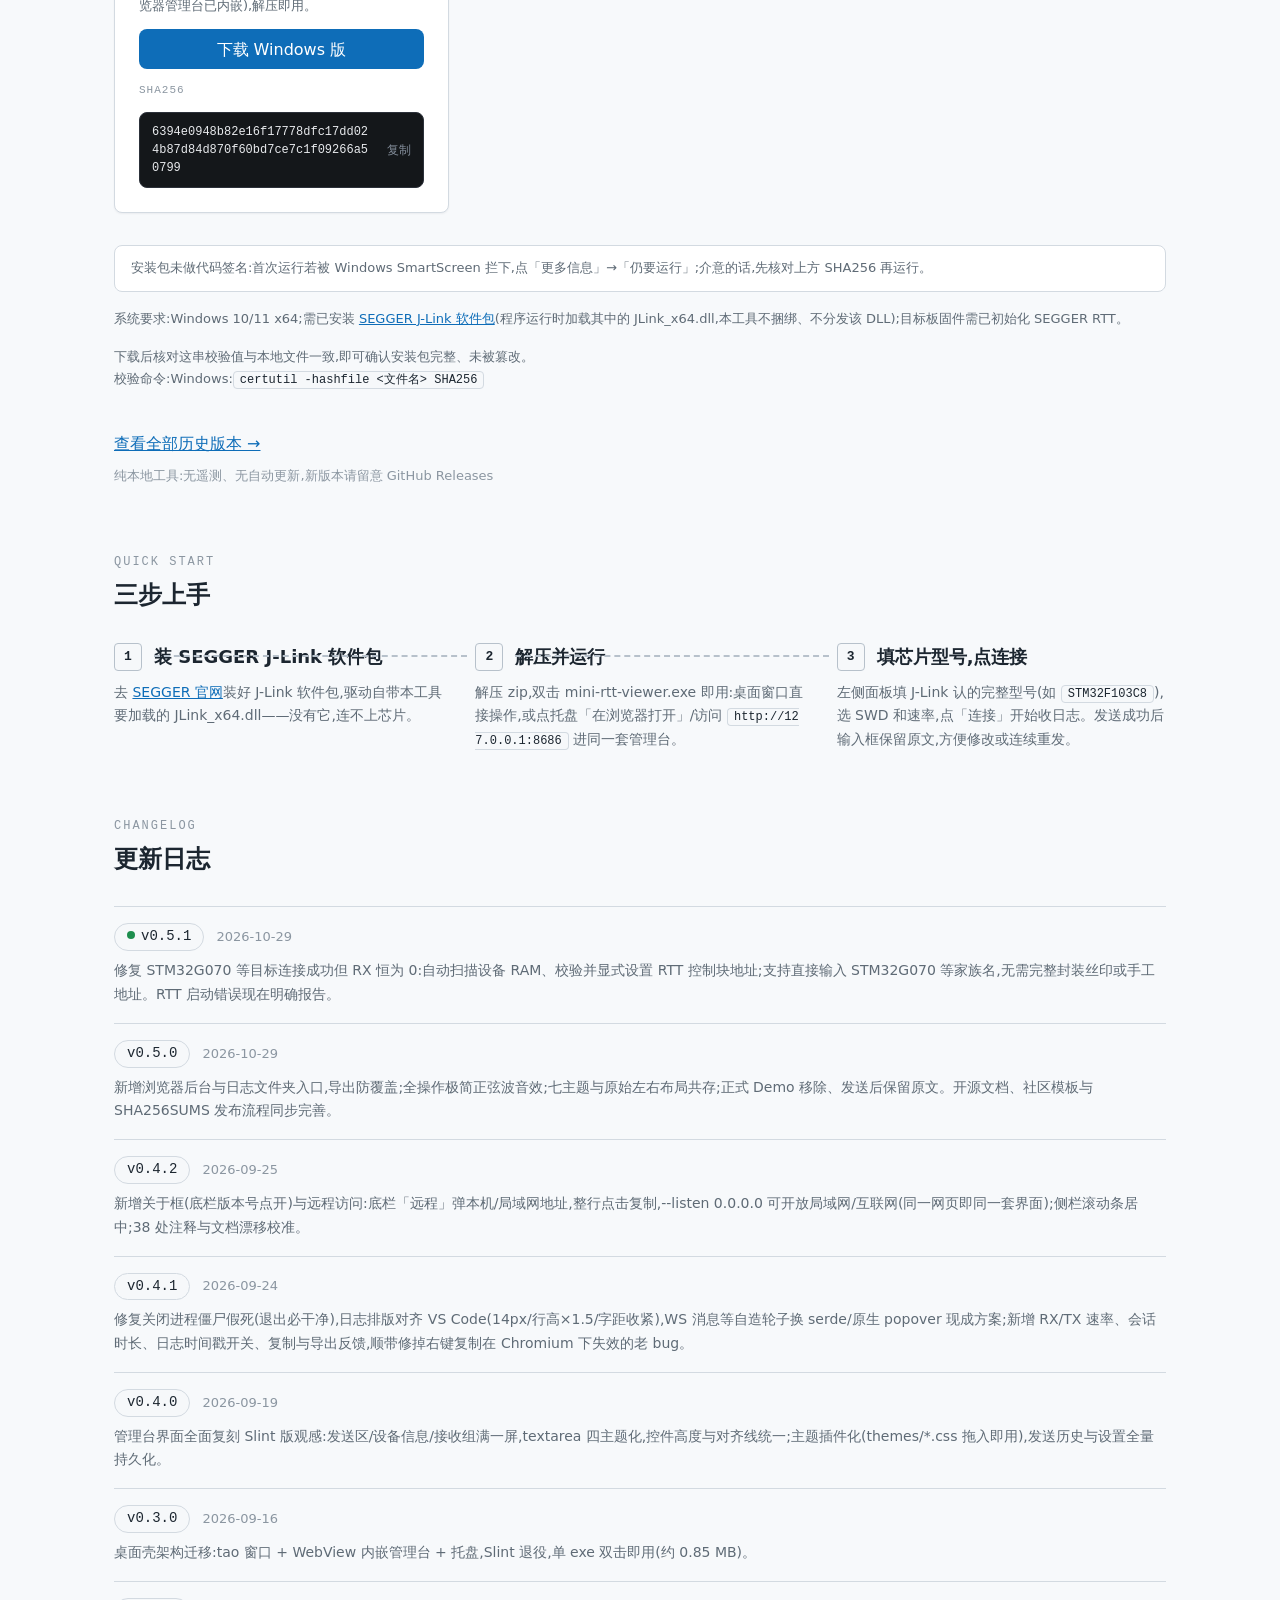
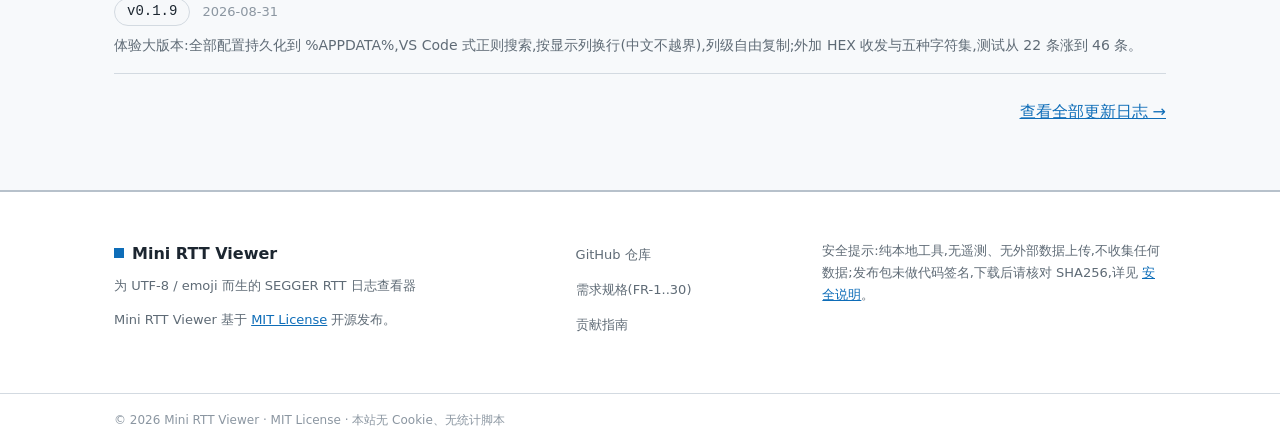
==== commit 1d2150ba: "docs: 同步 v0.5.1 官网下载与校验信息" ====
--- a/site/index.html
+++ b/site/index.html
@@ -19,17 +19,17 @@
      ═══════════════════════════════════════════════════════════════════ -->
 <script>
 const RELEASE = {
-  version: "v0.5.0",
+  version: "v0.5.1",
   date: "2026-10-29",
   repo: "https://github.com/MisakaMikoto128/mini-rtt-viewer",
   releases: "https://github.com/MisakaMikoto128/mini-rtt-viewer/releases",
   changelog: "https://github.com/MisakaMikoto128/mini-rtt-viewer/blob/main/CHANGELOG.md",
   platforms: {
     windows: {
-      file: "mini-rtt-viewer-0.5.0-windows-x86_64.zip",
-      spec: "Windows x86_64 · zip · 约 0.85 MB · 桌面版单程序(内嵌浏览器管理台)",
-      sha256: "e961cdfda2711fd5cde19a5a4a6694f1846c58b1ed9f7255a40dce979bbdd879",
-      url: "https://github.com/MisakaMikoto128/mini-rtt-viewer/releases/download/v0.5.0/mini-rtt-viewer-0.5.0-windows-x86_64.zip"
+      file: "mini-rtt-viewer-0.5.1-windows-x86_64.zip",
+      spec: "Windows x86_64 · zip · 约 0.86 MB · 桌面版单程序(内嵌浏览器管理台)",
+      sha256: "6394e0948b82e16f17778dfc17dd024b87d84d870f60bd7ce7c1f09266a50799",
+      url: "https://github.com/MisakaMikoto128/mini-rtt-viewer/releases/download/v0.5.1/mini-rtt-viewer-0.5.1-windows-x86_64.zip"
     }
   }
 };
@@ -356,7 +356,7 @@
   <div class="container">
     <p class="eyebrow">J-LINK RTT CONSOLE</p>
     <h1>为 UTF-8 / emoji 而生的 SEGGER RTT 日志查看器</h1>
-    <p class="hero-sub">RTT 比串口快得多,官方 J-Link RTT Viewer 对 UTF-8 的支持却是坏的:中文乱码、emoji 直接丢。Mini RTT Viewer 单文件约 0.85 MB、免安装,中文和 emoji 原样显示,10kHz+ 吞吐不卡 UI,启动不到 1 秒。</p>
+    <p class="hero-sub">RTT 比串口快得多,官方 J-Link RTT Viewer 对 UTF-8 的支持却是坏的:中文乱码、emoji 直接丢。Mini RTT Viewer 单文件约 0.86 MB、免安装,中文和 emoji 原样显示,10kHz+ 吞吐不卡 UI,启动不到 1 秒。</p>
     <div class="hero-cta">
       <a class="btn btn-primary btn-lg" href="#download">下载 Mini RTT Viewer</a>
       <a class="btn btn-secondary btn-lg" href="https://github.com/MisakaMikoto128/mini-rtt-viewer" target="_blank" rel="noopener">
@@ -369,7 +369,7 @@
       <a class="pill" href="#features">七套主题即时切换</a>
       <a class="pill" href="https://github.com/MisakaMikoto128/mini-rtt-viewer/blob/main/LICENSE" target="_blank" rel="noopener">MIT 开源</a>
     </p>
-    <p class="hero-ver">当前版本 <span data-rel="version">v0.5.0</span> · 单 exe 双击即用,浏览器管理台已内嵌</p>
+    <p class="hero-ver">当前版本 <span data-rel="version">v0.5.1</span> · 单 exe 双击即用,浏览器管理台已内嵌</p>
   </div>
 </header>
 
@@ -410,7 +410,7 @@
         <article class="feat-card">
           <svg class="feat-ico" width="24" height="24" viewBox="0 0 24 24" fill="none" stroke="currentColor" stroke-width="2" stroke-linecap="round" stroke-linejoin="round" aria-hidden="true" focusable="false"><path d="M12 3l8 4.5v9L12 21l-8-4.5v-9L12 3z"/><path d="M4 7.5l8 4.5 8-4.5"/><path d="M12 12v9"/></svg>
           <h3>单文件免安装零依赖</h3>
-          <p>解压即用:没有 Python、无需安装运行时(WebView2 随 Windows 10/11 自带);主程序约 0.85 MB,启动不到 1 秒,拷给同事就能跑。</p>
+          <p>解压即用:没有 Python、无需安装运行时(WebView2 随 Windows 10/11 自带);主程序约 0.86 MB,启动不到 1 秒,拷给同事就能跑。</p>
         </article>
       </div>
     </div>
@@ -443,20 +443,20 @@
     <div class="container">
       <div class="sec-head">
         <p class="eyebrow">DOWNLOAD</p>
-        <h2>下载 Mini RTT Viewer <span class="ver-pill" data-rel="version">v0.5.0</span></h2>
+        <h2>下载 Mini RTT Viewer <span class="ver-pill" data-rel="version">v0.5.1</span></h2>
         <p class="dl-date"><span data-rel="date">2026-10-29</span> 发布</p>
       </div>
 
       <div class="dl-grid">
         <article class="dl-card" id="dl-windows">
           <h3>Windows</h3>
-          <p class="dl-spec" data-rel="spec-windows">Windows x86_64 · zip · 约 0.85 MB · 桌面版单程序(内嵌浏览器管理台)</p>
-          <p class="dl-file" data-rel="file-windows">mini-rtt-viewer-0.5.0-windows-x86_64.zip</p>
+          <p class="dl-spec" data-rel="spec-windows">Windows x86_64 · zip · 约 0.86 MB · 桌面版单程序(内嵌浏览器管理台)</p>
+          <p class="dl-file" data-rel="file-windows">mini-rtt-viewer-0.5.1-windows-x86_64.zip</p>
           <p class="dl-desc">包内单程序——mini-rtt-viewer.exe 桌面版(浏览器管理台已内嵌),解压即用。</p>
-          <a class="btn btn-primary dl-btn" data-rel="link-windows" href="https://github.com/MisakaMikoto128/mini-rtt-viewer/releases/download/v0.5.0/mini-rtt-viewer-0.5.0-windows-x86_64.zip">下载 Windows 版</a>
+          <a class="btn btn-primary dl-btn" data-rel="link-windows" href="https://github.com/MisakaMikoto128/mini-rtt-viewer/releases/download/v0.5.1/mini-rtt-viewer-0.5.1-windows-x86_64.zip">下载 Windows 版</a>
           <p class="sha-label">SHA256</p>
           <div class="sha-bar">
-            <code data-rel="sha-windows">e961cdfda2711fd5cde19a5a4a6694f1846c58b1ed9f7255a40dce979bbdd879</code>
+            <code data-rel="sha-windows">6394e0948b82e16f17778dfc17dd024b87d84d870f60bd7ce7c1f09266a50799</code>
             <button type="button" class="copy-btn" aria-live="polite" aria-label="复制 SHA256 校验值">复制</button>
           </div>
         </article>
@@ -511,7 +511,11 @@
       </div>
       <ol class="log-list">
         <li class="log-item">
-          <div class="log-head"><span class="ver-chip latest" data-rel="version">v0.5.0</span><span class="log-date" data-rel="date">2026-10-29</span></div>
+          <div class="log-head"><span class="ver-chip latest" data-rel="version">v0.5.1</span><span class="log-date" data-rel="date">2026-10-29</span></div>
+          <p class="log-sum">修复 STM32G070 等目标连接成功但 RX 恒为 0:自动扫描设备 RAM、校验并显式设置 RTT 控制块地址;支持直接输入 STM32G070 等家族名,无需完整封装丝印或手工地址。RTT 启动错误现在明确报告。</p>
+        </li>
+        <li class="log-item">
+          <div class="log-head"><span class="ver-chip">v0.5.0</span><span class="log-date">2026-10-29</span></div>
           <p class="log-sum">新增浏览器后台与日志文件夹入口,导出防覆盖;全操作极简正弦波音效;七主题与原始左右布局共存;正式 Demo 移除、发送后保留原文。开源文档、社区模板与 SHA256SUMS 发布流程同步完善。</p>
         </li>
         <li class="log-item">
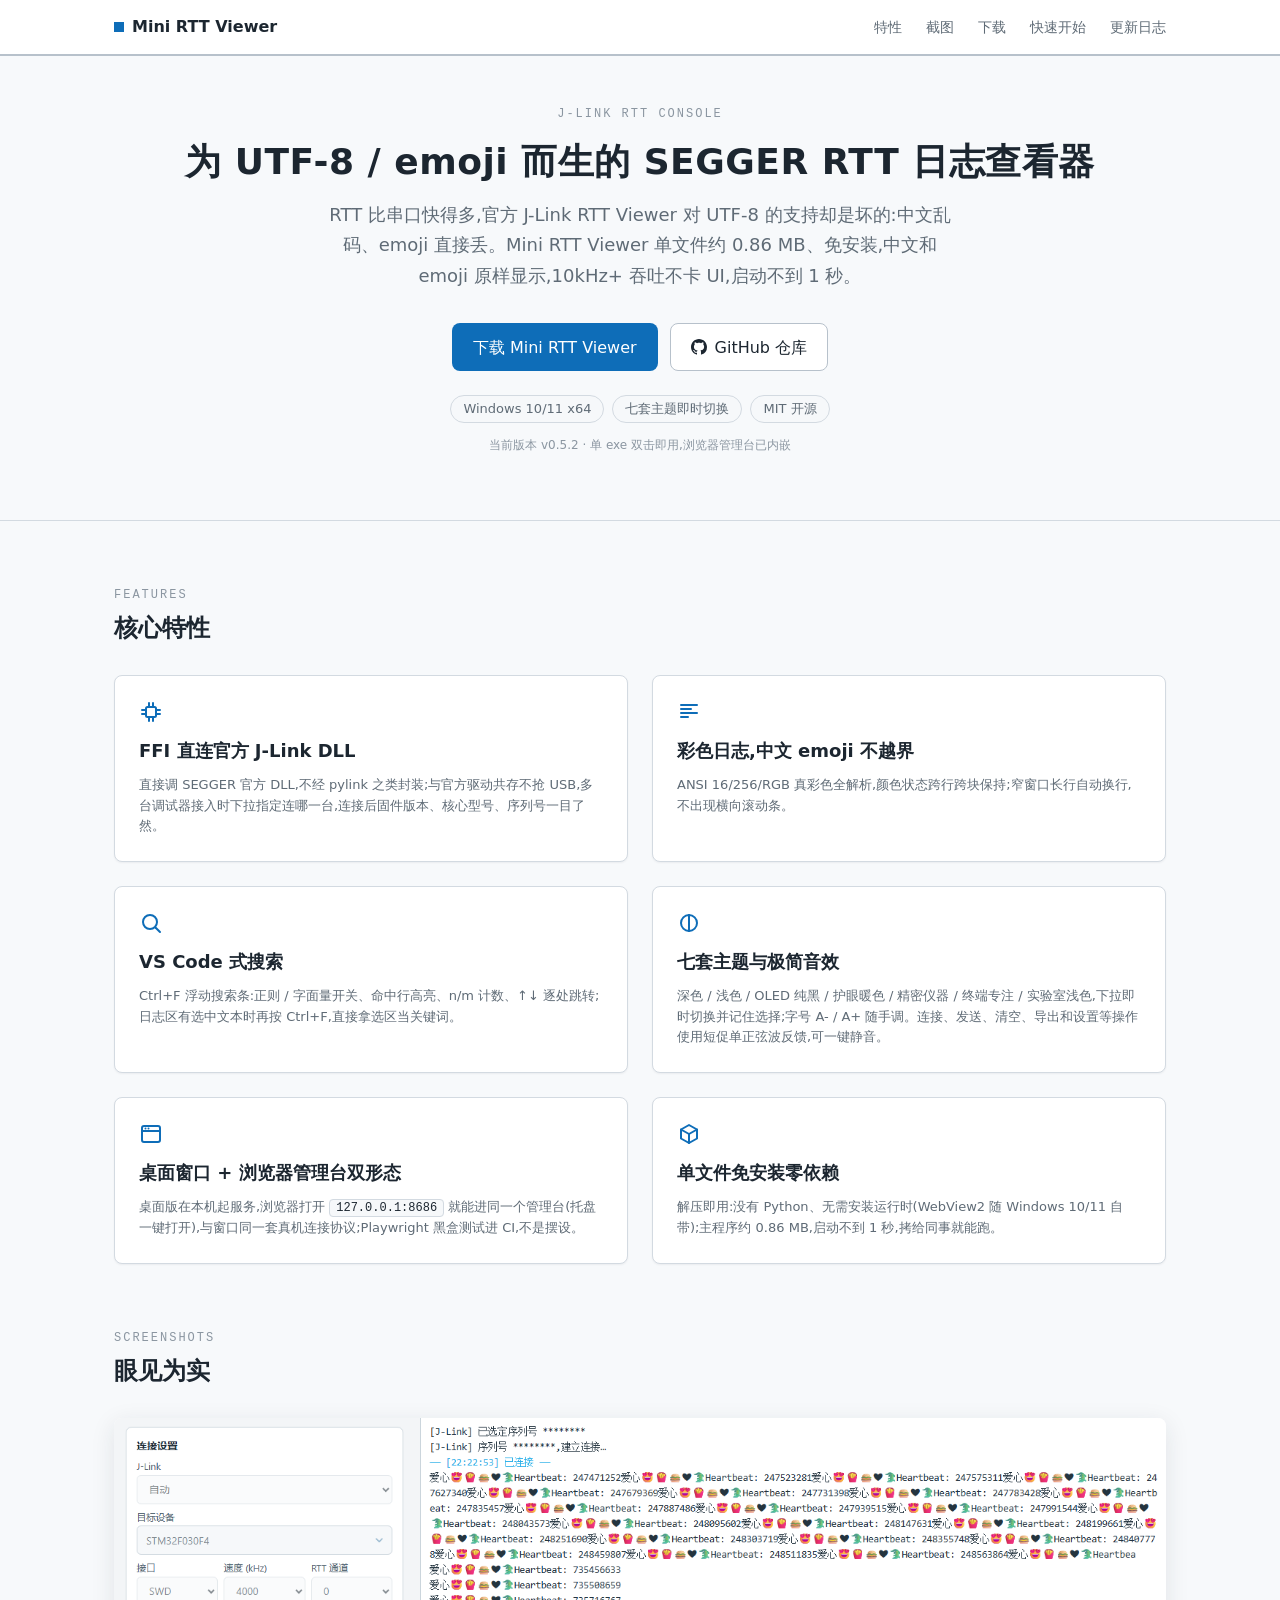
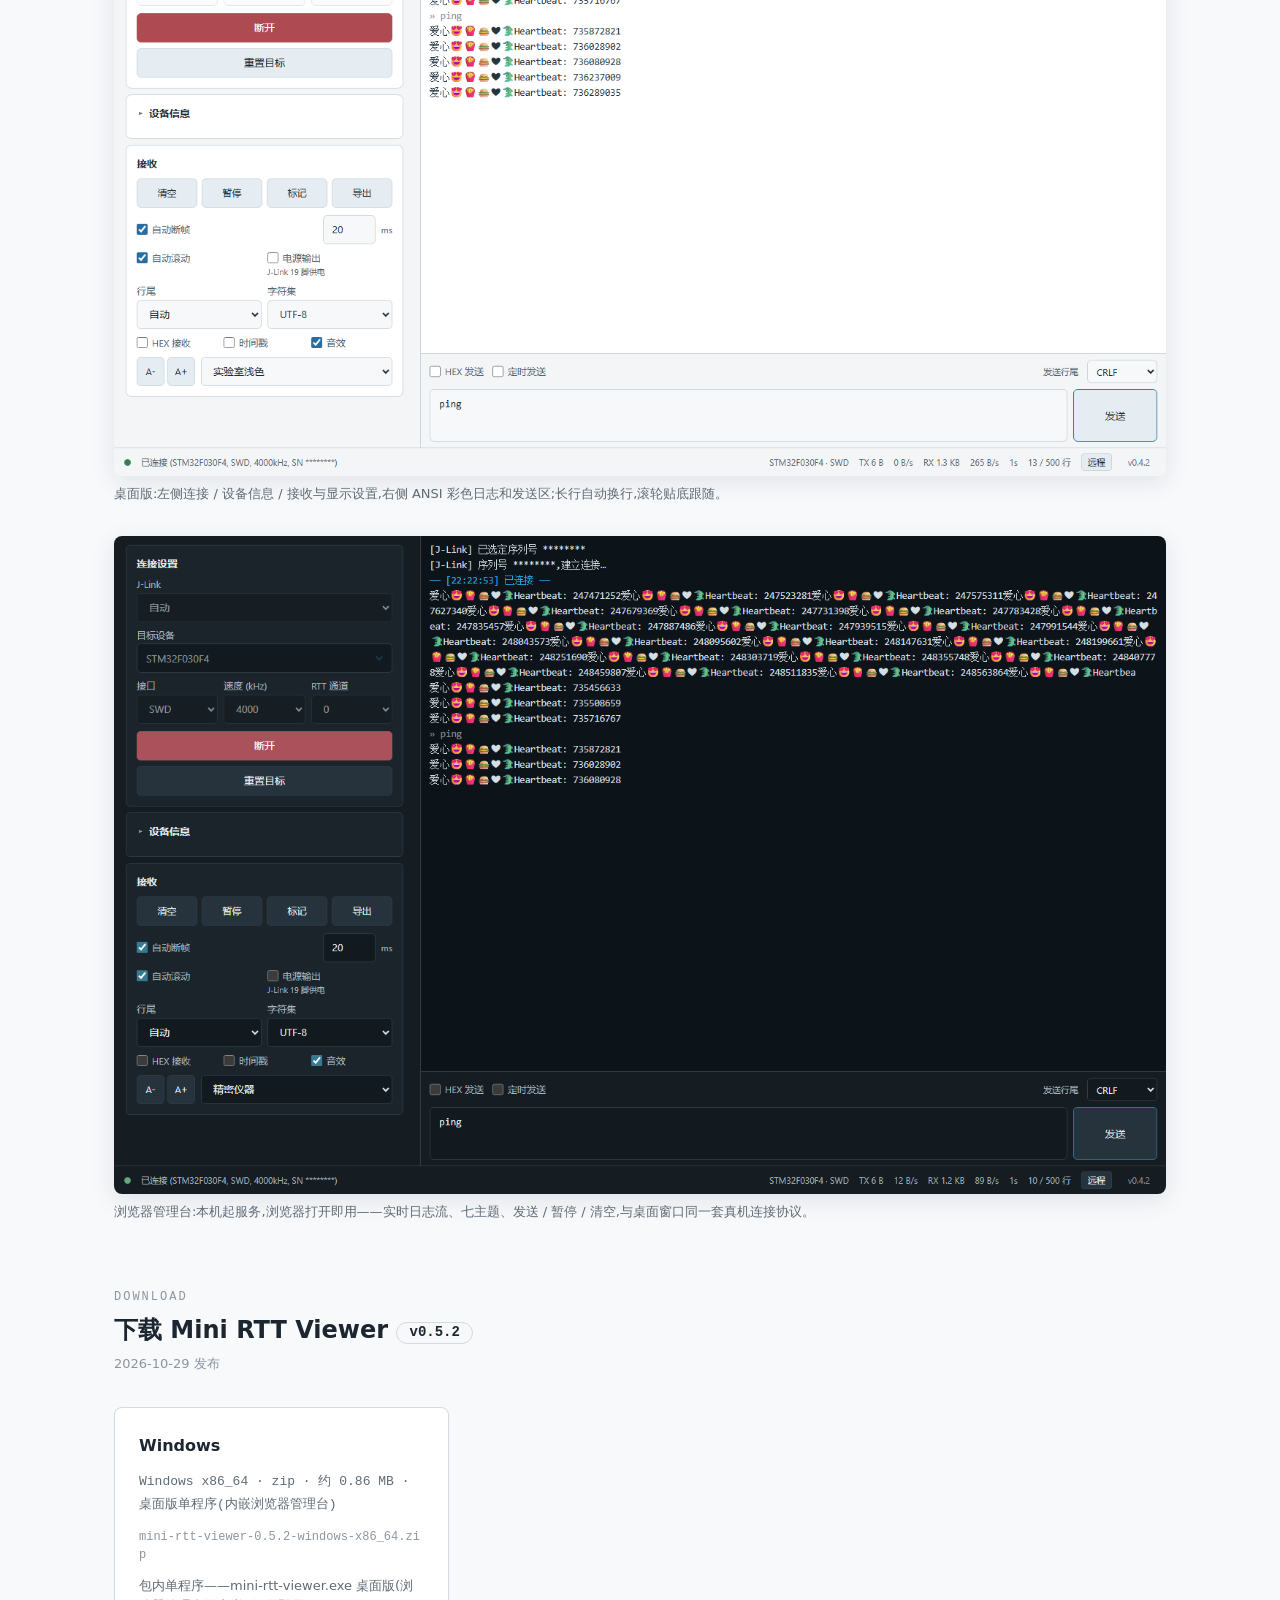
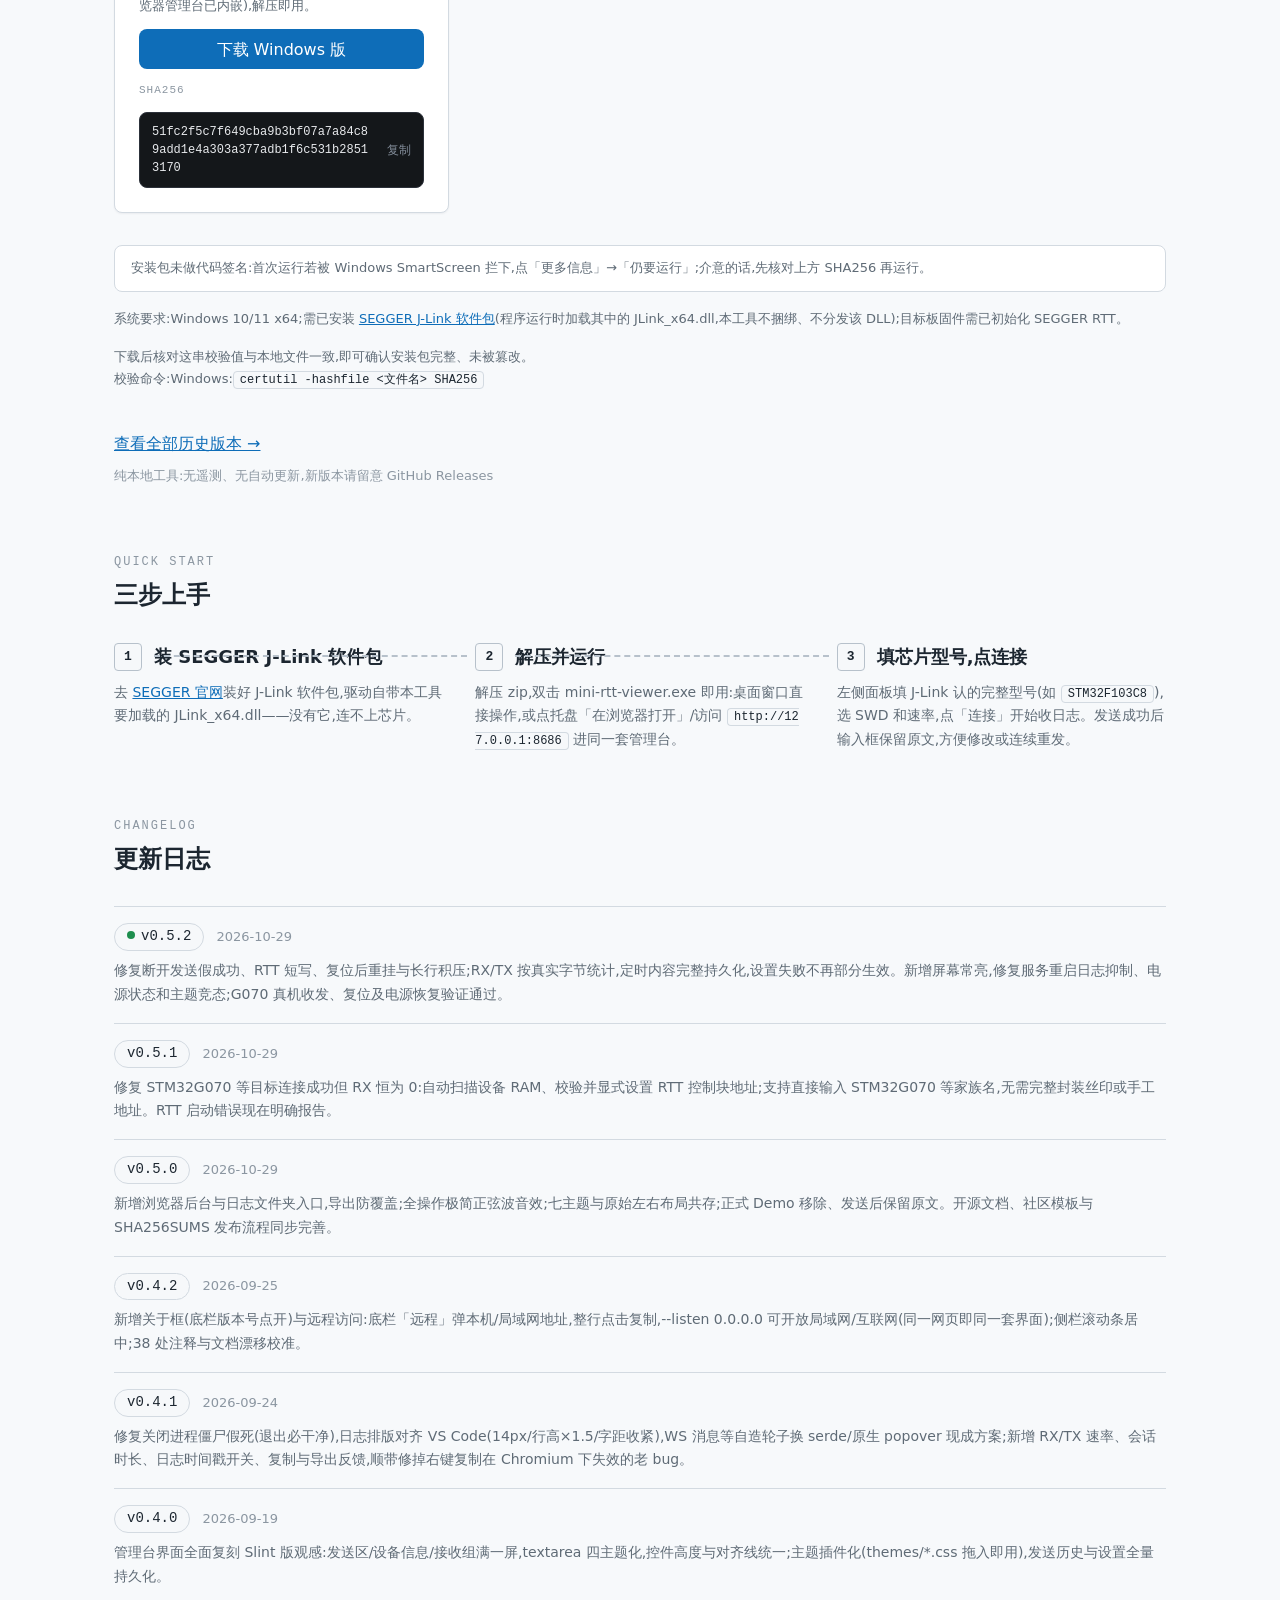
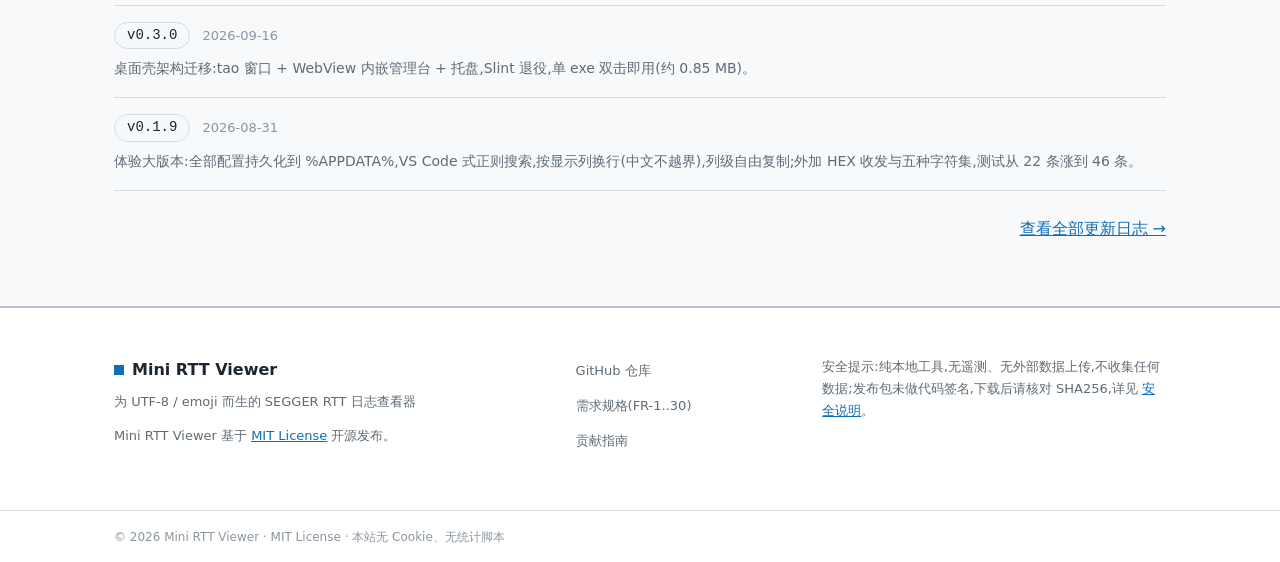
==== commit 354c25cf: "docs: 同步 v0.5.2 官网下载与校验信息" ====
--- a/site/index.html
+++ b/site/index.html
@@ -19,17 +19,17 @@
      ═══════════════════════════════════════════════════════════════════ -->
 <script>
 const RELEASE = {
-  version: "v0.5.1",
+  version: "v0.5.2",
   date: "2026-10-29",
   repo: "https://github.com/MisakaMikoto128/mini-rtt-viewer",
   releases: "https://github.com/MisakaMikoto128/mini-rtt-viewer/releases",
   changelog: "https://github.com/MisakaMikoto128/mini-rtt-viewer/blob/main/CHANGELOG.md",
   platforms: {
     windows: {
-      file: "mini-rtt-viewer-0.5.1-windows-x86_64.zip",
+      file: "mini-rtt-viewer-0.5.2-windows-x86_64.zip",
       spec: "Windows x86_64 · zip · 约 0.86 MB · 桌面版单程序(内嵌浏览器管理台)",
-      sha256: "6394e0948b82e16f17778dfc17dd024b87d84d870f60bd7ce7c1f09266a50799",
-      url: "https://github.com/MisakaMikoto128/mini-rtt-viewer/releases/download/v0.5.1/mini-rtt-viewer-0.5.1-windows-x86_64.zip"
+      sha256: "51fc2f5c7f649cba9b3bf07a7a84c89add1e4a303a377adb1f6c531b28513170",
+      url: "https://github.com/MisakaMikoto128/mini-rtt-viewer/releases/download/v0.5.2/mini-rtt-viewer-0.5.2-windows-x86_64.zip"
     }
   }
 };
@@ -369,7 +369,7 @@
       <a class="pill" href="#features">七套主题即时切换</a>
       <a class="pill" href="https://github.com/MisakaMikoto128/mini-rtt-viewer/blob/main/LICENSE" target="_blank" rel="noopener">MIT 开源</a>
     </p>
-    <p class="hero-ver">当前版本 <span data-rel="version">v0.5.1</span> · 单 exe 双击即用,浏览器管理台已内嵌</p>
+    <p class="hero-ver">当前版本 <span data-rel="version">v0.5.2</span> · 单 exe 双击即用,浏览器管理台已内嵌</p>
   </div>
 </header>
 
@@ -443,7 +443,7 @@
     <div class="container">
       <div class="sec-head">
         <p class="eyebrow">DOWNLOAD</p>
-        <h2>下载 Mini RTT Viewer <span class="ver-pill" data-rel="version">v0.5.1</span></h2>
+        <h2>下载 Mini RTT Viewer <span class="ver-pill" data-rel="version">v0.5.2</span></h2>
         <p class="dl-date"><span data-rel="date">2026-10-29</span> 发布</p>
       </div>
 
@@ -451,12 +451,12 @@
         <article class="dl-card" id="dl-windows">
           <h3>Windows</h3>
           <p class="dl-spec" data-rel="spec-windows">Windows x86_64 · zip · 约 0.86 MB · 桌面版单程序(内嵌浏览器管理台)</p>
-          <p class="dl-file" data-rel="file-windows">mini-rtt-viewer-0.5.1-windows-x86_64.zip</p>
+          <p class="dl-file" data-rel="file-windows">mini-rtt-viewer-0.5.2-windows-x86_64.zip</p>
           <p class="dl-desc">包内单程序——mini-rtt-viewer.exe 桌面版(浏览器管理台已内嵌),解压即用。</p>
-          <a class="btn btn-primary dl-btn" data-rel="link-windows" href="https://github.com/MisakaMikoto128/mini-rtt-viewer/releases/download/v0.5.1/mini-rtt-viewer-0.5.1-windows-x86_64.zip">下载 Windows 版</a>
+          <a class="btn btn-primary dl-btn" data-rel="link-windows" href="https://github.com/MisakaMikoto128/mini-rtt-viewer/releases/download/v0.5.2/mini-rtt-viewer-0.5.2-windows-x86_64.zip">下载 Windows 版</a>
           <p class="sha-label">SHA256</p>
           <div class="sha-bar">
-            <code data-rel="sha-windows">6394e0948b82e16f17778dfc17dd024b87d84d870f60bd7ce7c1f09266a50799</code>
+            <code data-rel="sha-windows">51fc2f5c7f649cba9b3bf07a7a84c89add1e4a303a377adb1f6c531b28513170</code>
             <button type="button" class="copy-btn" aria-live="polite" aria-label="复制 SHA256 校验值">复制</button>
           </div>
         </article>
@@ -511,7 +511,11 @@
       </div>
       <ol class="log-list">
         <li class="log-item">
-          <div class="log-head"><span class="ver-chip latest" data-rel="version">v0.5.1</span><span class="log-date" data-rel="date">2026-10-29</span></div>
+          <div class="log-head"><span class="ver-chip latest" data-rel="version">v0.5.2</span><span class="log-date" data-rel="date">2026-10-29</span></div>
+          <p class="log-sum">修复断开发送假成功、RTT 短写、复位后重挂与长行积压;RX/TX 按真实字节统计,定时内容完整持久化,设置失败不再部分生效。新增屏幕常亮,修复服务重启日志抑制、电源状态和主题竞态;G070 真机收发、复位及电源恢复验证通过。</p>
+        </li>
+        <li class="log-item">
+          <div class="log-head"><span class="ver-chip">v0.5.1</span><span class="log-date">2026-10-29</span></div>
           <p class="log-sum">修复 STM32G070 等目标连接成功但 RX 恒为 0:自动扫描设备 RAM、校验并显式设置 RTT 控制块地址;支持直接输入 STM32G070 等家族名,无需完整封装丝印或手工地址。RTT 启动错误现在明确报告。</p>
         </li>
         <li class="log-item">
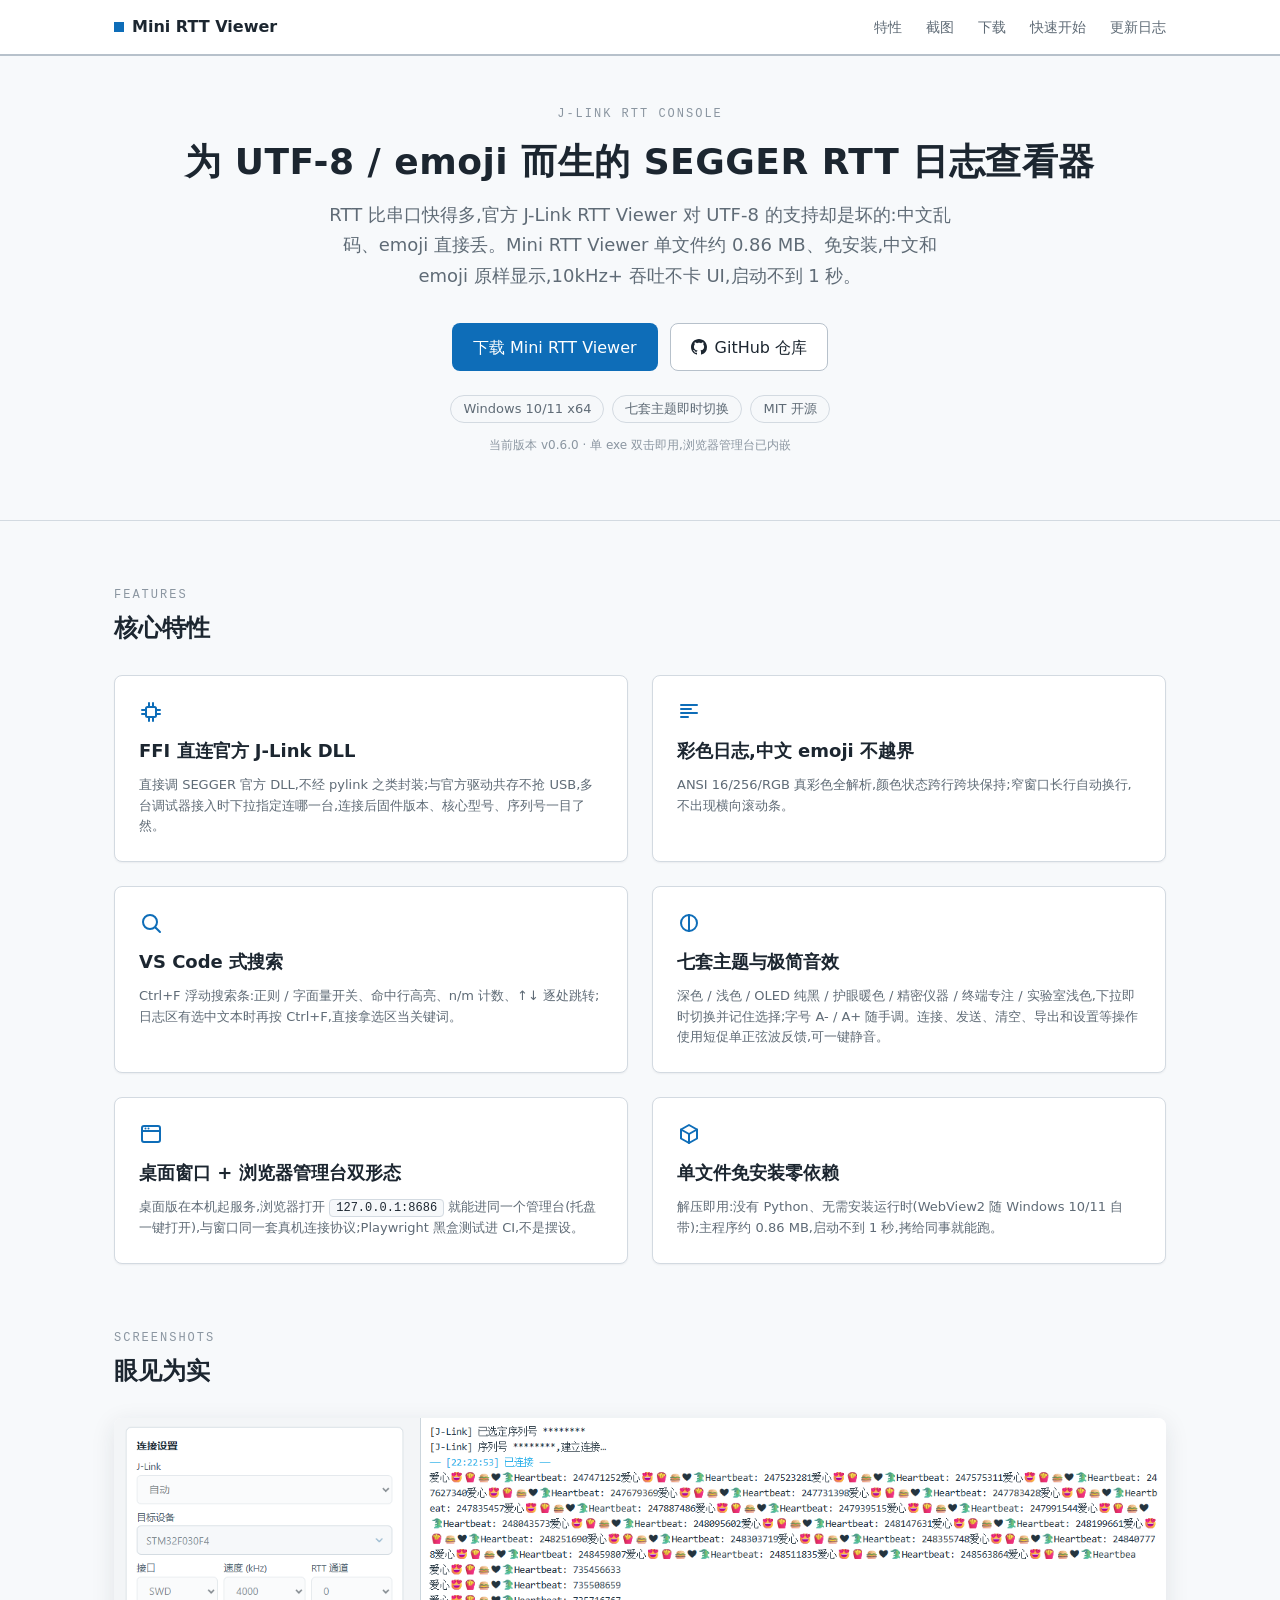
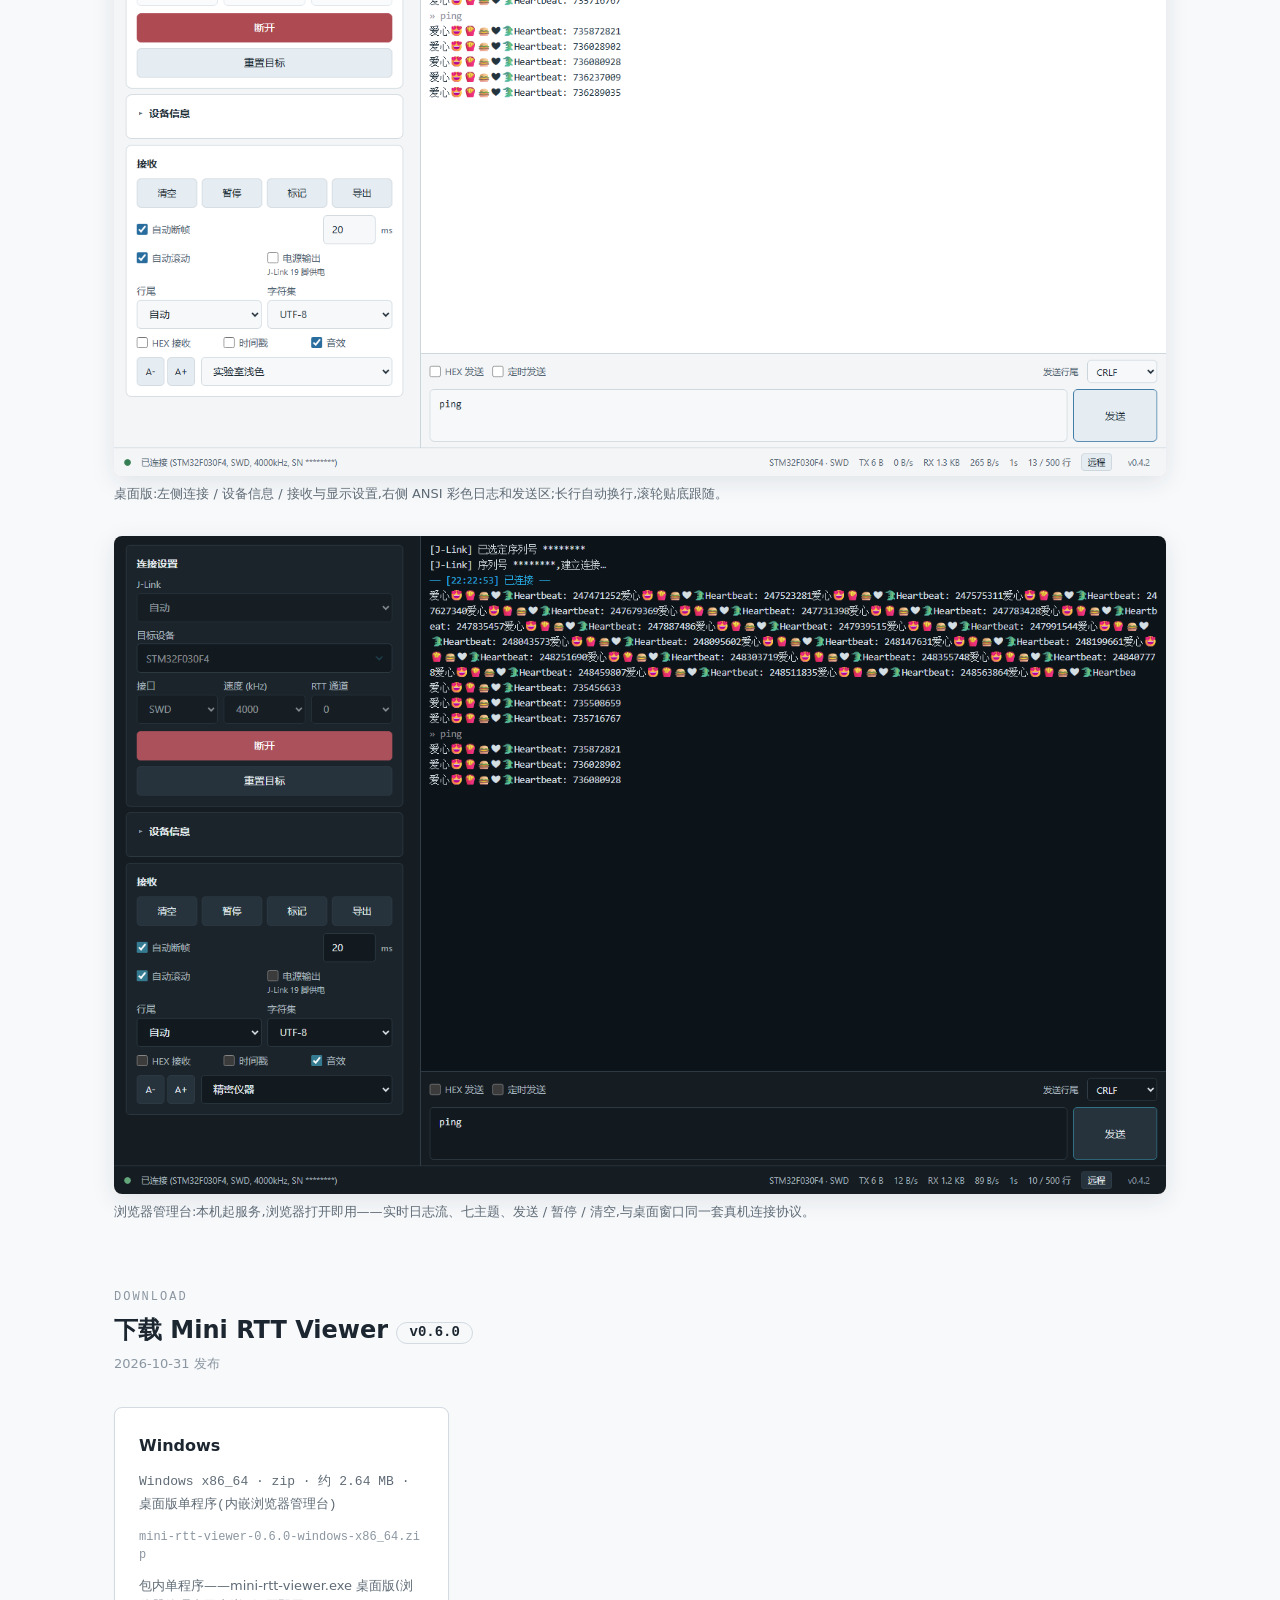
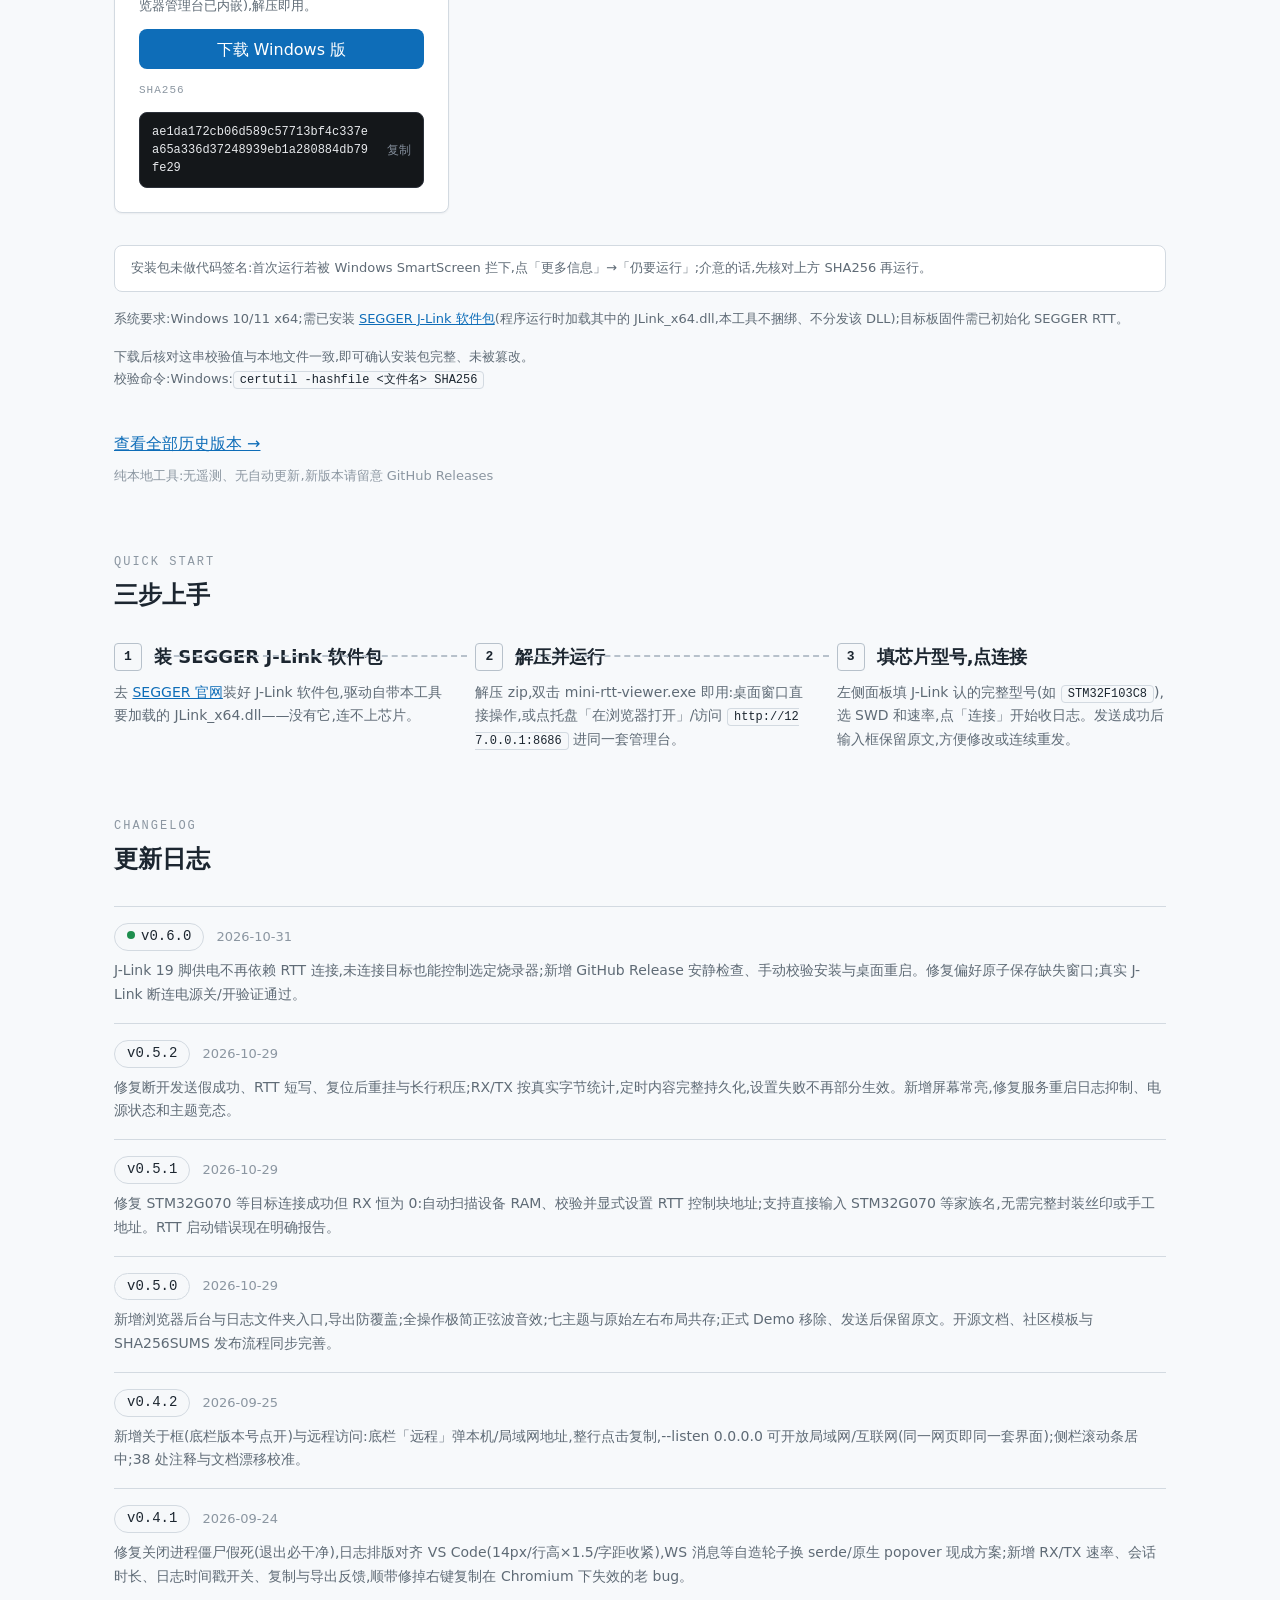
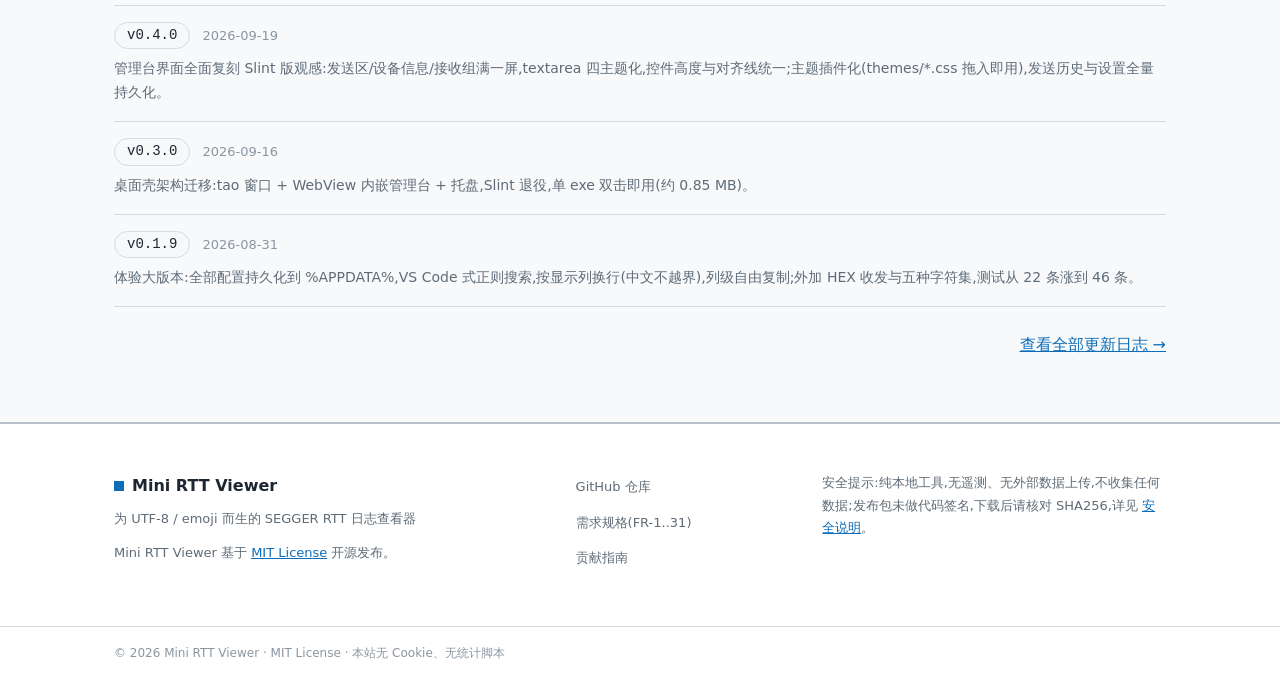
==== commit a1b15663: "docs: 发布 v0.6.0 官网下载信息" ====
--- a/site/index.html
+++ b/site/index.html
@@ -19,17 +19,17 @@
      ═══════════════════════════════════════════════════════════════════ -->
 <script>
 const RELEASE = {
-  version: "v0.5.2",
-  date: "2026-10-29",
+  version: "v0.6.0",
+  date: "2026-10-31",
   repo: "https://github.com/MisakaMikoto128/mini-rtt-viewer",
   releases: "https://github.com/MisakaMikoto128/mini-rtt-viewer/releases",
   changelog: "https://github.com/MisakaMikoto128/mini-rtt-viewer/blob/main/CHANGELOG.md",
   platforms: {
     windows: {
-      file: "mini-rtt-viewer-0.5.2-windows-x86_64.zip",
-      spec: "Windows x86_64 · zip · 约 0.86 MB · 桌面版单程序(内嵌浏览器管理台)",
-      sha256: "51fc2f5c7f649cba9b3bf07a7a84c89add1e4a303a377adb1f6c531b28513170",
-      url: "https://github.com/MisakaMikoto128/mini-rtt-viewer/releases/download/v0.5.2/mini-rtt-viewer-0.5.2-windows-x86_64.zip"
+      file: "mini-rtt-viewer-0.6.0-windows-x86_64.zip",
+      spec: "Windows x86_64 · zip · 约 2.64 MB · 桌面版单程序(内嵌浏览器管理台)",
+      sha256: "ae1da172cb06d589c57713bf4c337ea65a336d37248939eb1a280884db79fe29",
+      url: "https://github.com/MisakaMikoto128/mini-rtt-viewer/releases/download/v0.6.0/mini-rtt-viewer-0.6.0-windows-x86_64.zip"
     }
   }
 };
@@ -369,7 +369,7 @@
       <a class="pill" href="#features">七套主题即时切换</a>
       <a class="pill" href="https://github.com/MisakaMikoto128/mini-rtt-viewer/blob/main/LICENSE" target="_blank" rel="noopener">MIT 开源</a>
     </p>
-    <p class="hero-ver">当前版本 <span data-rel="version">v0.5.2</span> · 单 exe 双击即用,浏览器管理台已内嵌</p>
+    <p class="hero-ver">当前版本 <span data-rel="version">v0.6.0</span> · 单 exe 双击即用,浏览器管理台已内嵌</p>
   </div>
 </header>
 
@@ -443,20 +443,20 @@
     <div class="container">
       <div class="sec-head">
         <p class="eyebrow">DOWNLOAD</p>
-        <h2>下载 Mini RTT Viewer <span class="ver-pill" data-rel="version">v0.5.2</span></h2>
+        <h2>下载 Mini RTT Viewer <span class="ver-pill" data-rel="version">v0.6.0</span></h2>
         <p class="dl-date"><span data-rel="date">2026-10-29</span> 发布</p>
       </div>
 
       <div class="dl-grid">
         <article class="dl-card" id="dl-windows">
           <h3>Windows</h3>
-          <p class="dl-spec" data-rel="spec-windows">Windows x86_64 · zip · 约 0.86 MB · 桌面版单程序(内嵌浏览器管理台)</p>
-          <p class="dl-file" data-rel="file-windows">mini-rtt-viewer-0.5.2-windows-x86_64.zip</p>
+          <p class="dl-spec" data-rel="spec-windows">Windows x86_64 · zip · 约 2.64 MB · 桌面版单程序(内嵌浏览器管理台)</p>
+          <p class="dl-file" data-rel="file-windows">mini-rtt-viewer-0.6.0-windows-x86_64.zip</p>
           <p class="dl-desc">包内单程序——mini-rtt-viewer.exe 桌面版(浏览器管理台已内嵌),解压即用。</p>
-          <a class="btn btn-primary dl-btn" data-rel="link-windows" href="https://github.com/MisakaMikoto128/mini-rtt-viewer/releases/download/v0.5.2/mini-rtt-viewer-0.5.2-windows-x86_64.zip">下载 Windows 版</a>
+          <a class="btn btn-primary dl-btn" data-rel="link-windows" href="https://github.com/MisakaMikoto128/mini-rtt-viewer/releases/download/v0.6.0/mini-rtt-viewer-0.6.0-windows-x86_64.zip">下载 Windows 版</a>
           <p class="sha-label">SHA256</p>
           <div class="sha-bar">
-            <code data-rel="sha-windows">51fc2f5c7f649cba9b3bf07a7a84c89add1e4a303a377adb1f6c531b28513170</code>
+            <code data-rel="sha-windows">ae1da172cb06d589c57713bf4c337ea65a336d37248939eb1a280884db79fe29</code>
             <button type="button" class="copy-btn" aria-live="polite" aria-label="复制 SHA256 校验值">复制</button>
           </div>
         </article>
@@ -511,8 +511,12 @@
       </div>
       <ol class="log-list">
         <li class="log-item">
-          <div class="log-head"><span class="ver-chip latest" data-rel="version">v0.5.2</span><span class="log-date" data-rel="date">2026-10-29</span></div>
-          <p class="log-sum">修复断开发送假成功、RTT 短写、复位后重挂与长行积压;RX/TX 按真实字节统计,定时内容完整持久化,设置失败不再部分生效。新增屏幕常亮,修复服务重启日志抑制、电源状态和主题竞态;G070 真机收发、复位及电源恢复验证通过。</p>
+          <div class="log-head"><span class="ver-chip latest" data-rel="version">v0.6.0</span><span class="log-date" data-rel="date">2026-10-31</span></div>
+          <p class="log-sum">J-Link 19 脚供电不再依赖 RTT 连接,未连接目标也能控制选定烧录器;新增 GitHub Release 安静检查、手动校验安装与桌面重启。修复偏好原子保存缺失窗口;真实 J-Link 断连电源关/开验证通过。</p>
+        </li>
+        <li class="log-item">
+          <div class="log-head"><span class="ver-chip">v0.5.2</span><span class="log-date">2026-10-29</span></div>
+          <p class="log-sum">修复断开发送假成功、RTT 短写、复位后重挂与长行积压;RX/TX 按真实字节统计,定时内容完整持久化,设置失败不再部分生效。新增屏幕常亮,修复服务重启日志抑制、电源状态和主题竞态。</p>
         </li>
         <li class="log-item">
           <div class="log-head"><span class="ver-chip">v0.5.1</span><span class="log-date">2026-10-29</span></div>
@@ -560,7 +564,7 @@
       <div>
         <ul class="foot-links">
           <li><a href="https://github.com/MisakaMikoto128/mini-rtt-viewer" target="_blank" rel="noopener">GitHub 仓库</a></li>
-          <li><a href="https://github.com/MisakaMikoto128/mini-rtt-viewer/blob/main/docs/product/spec.md" target="_blank" rel="noopener">需求规格(FR-1..30)</a></li>
+          <li><a href="https://github.com/MisakaMikoto128/mini-rtt-viewer/blob/main/docs/product/spec.md" target="_blank" rel="noopener">需求规格(FR-1..31)</a></li>
           <li><a href="https://github.com/MisakaMikoto128/mini-rtt-viewer/blob/main/CONTRIBUTING.md" target="_blank" rel="noopener">贡献指南</a></li>
         </ul>
       </div>
